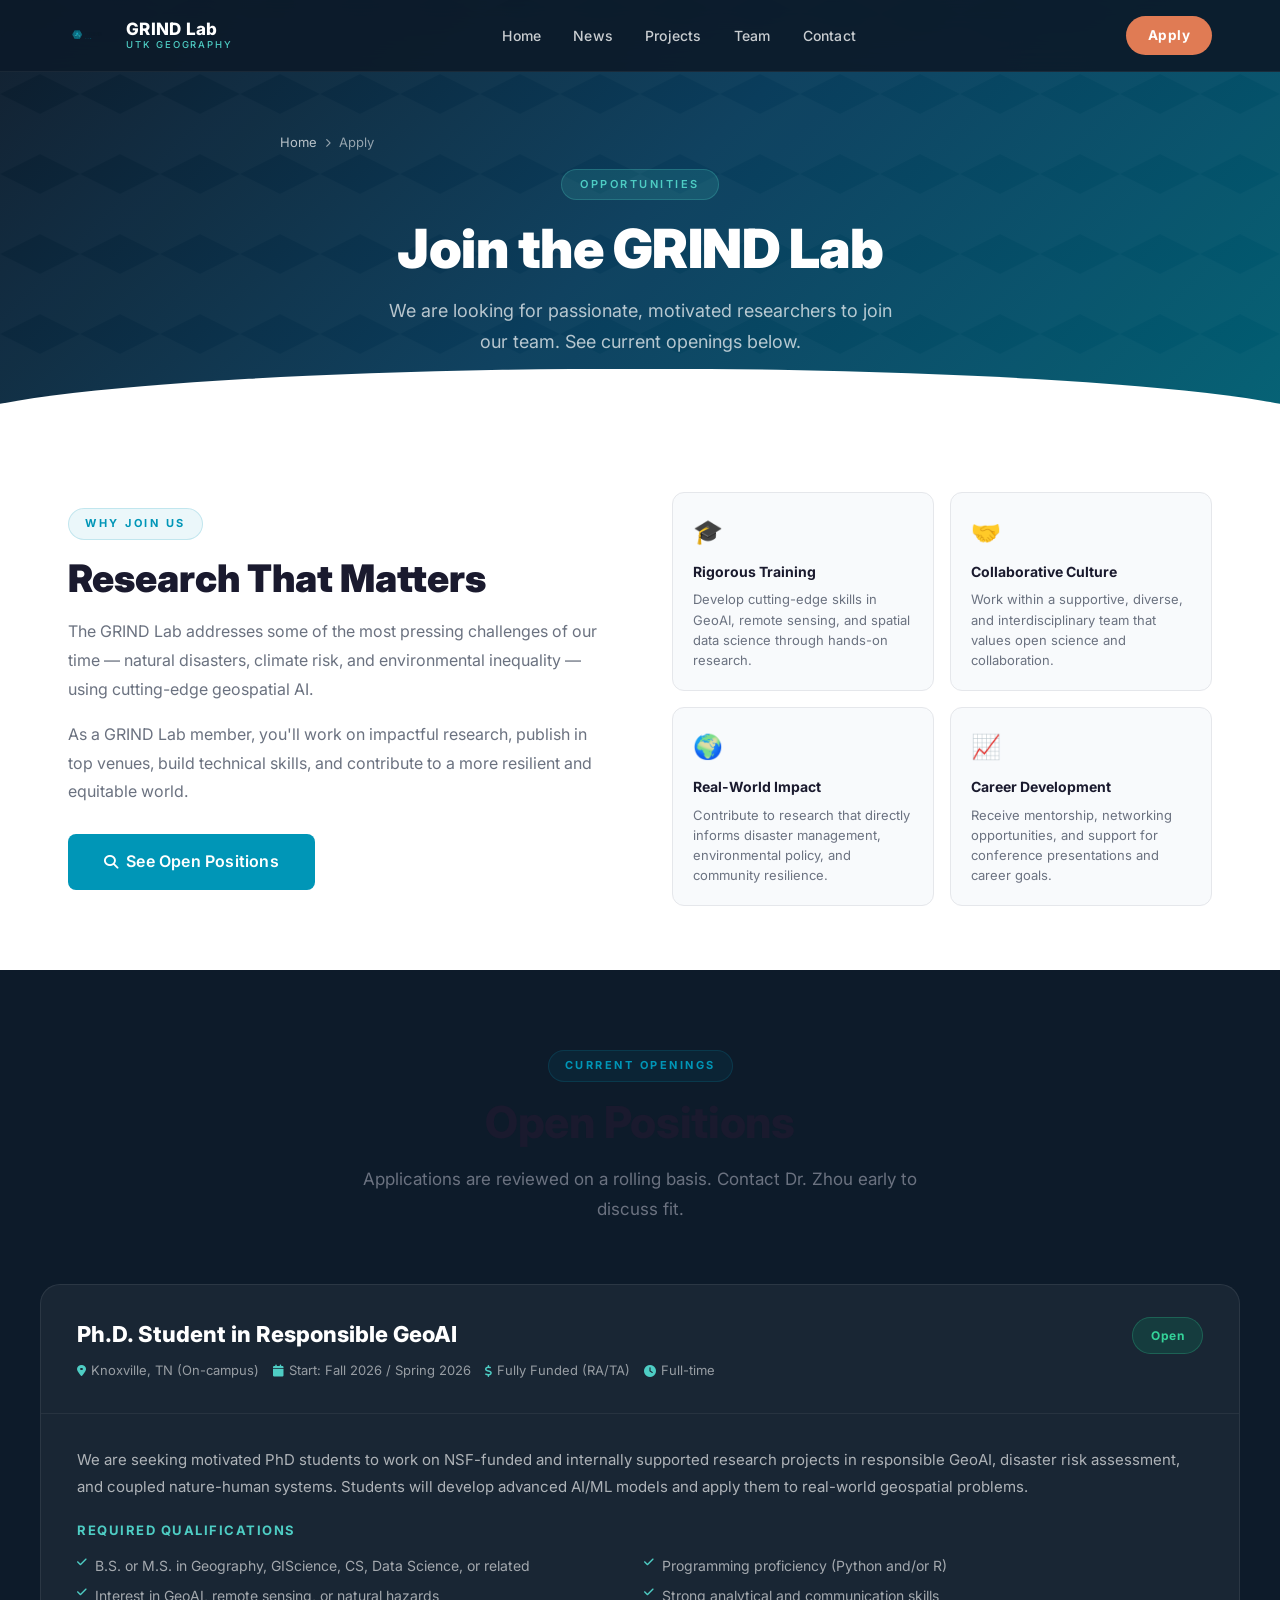
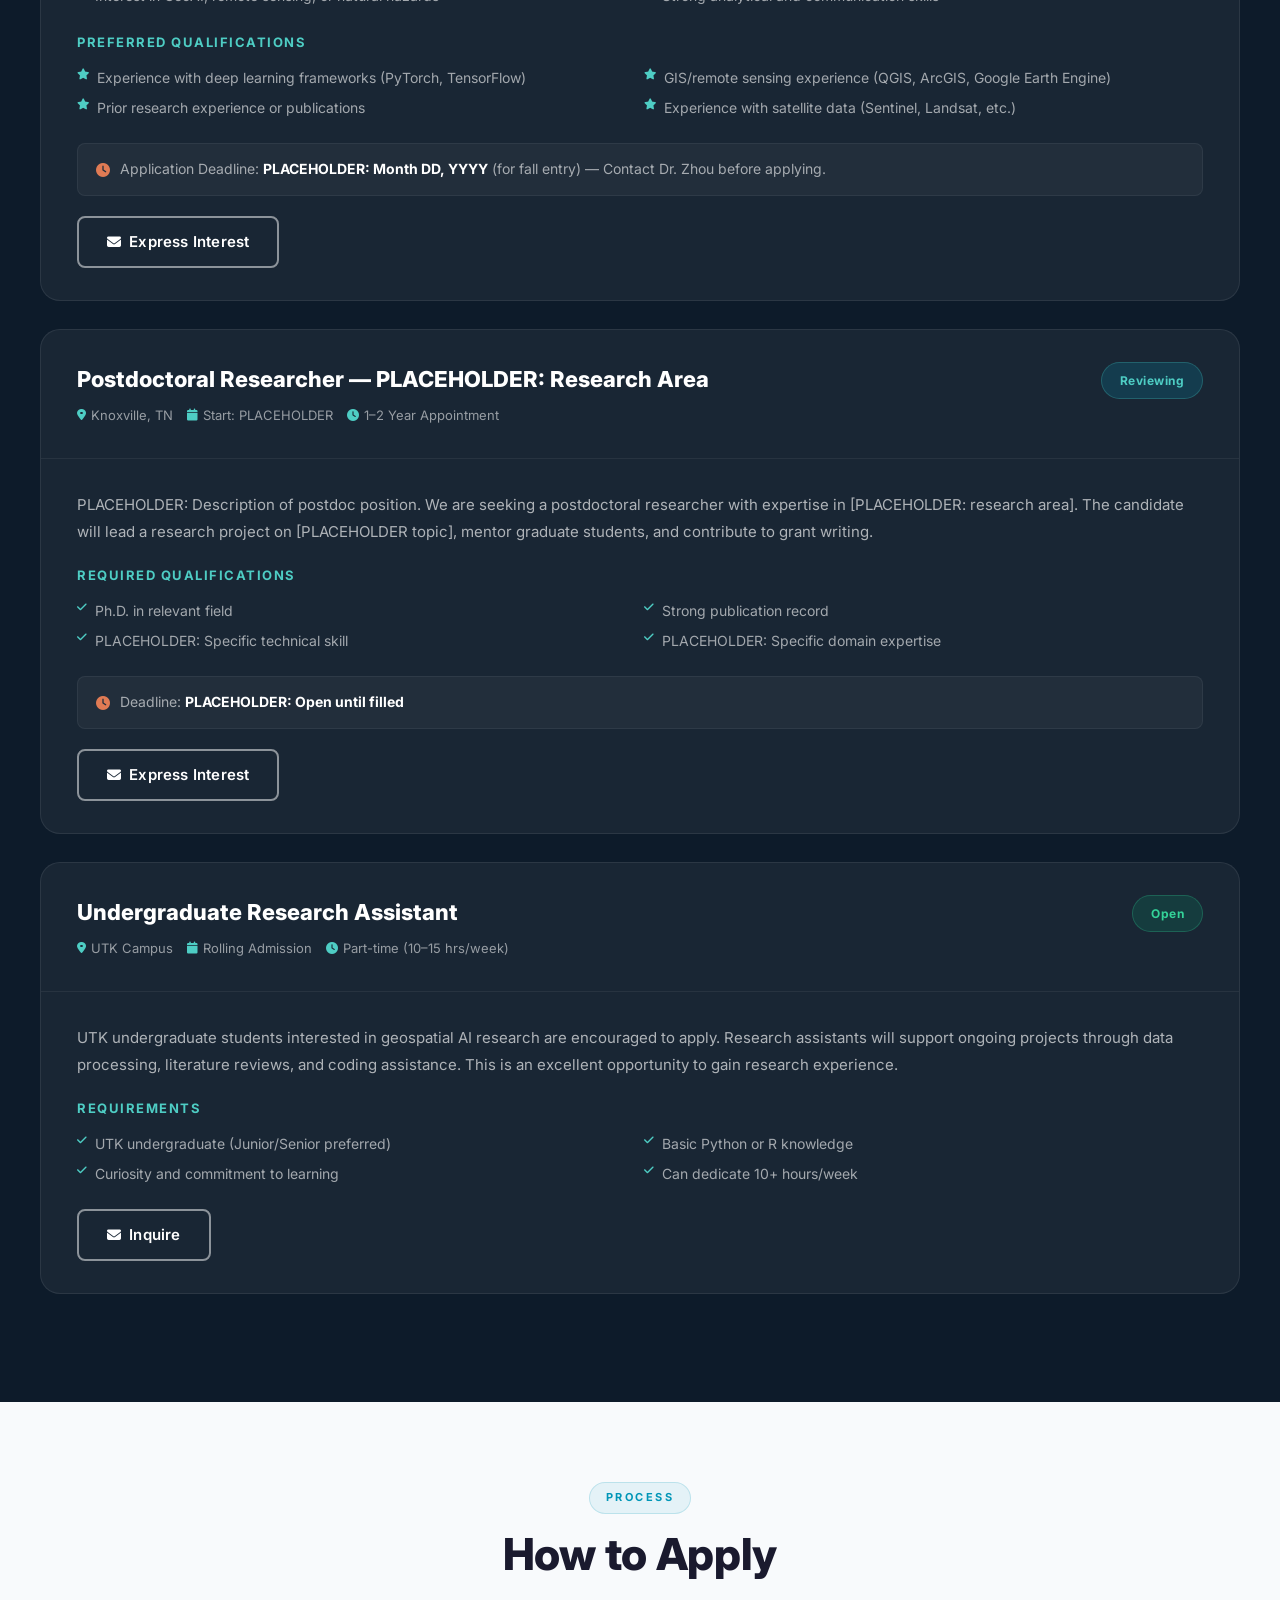
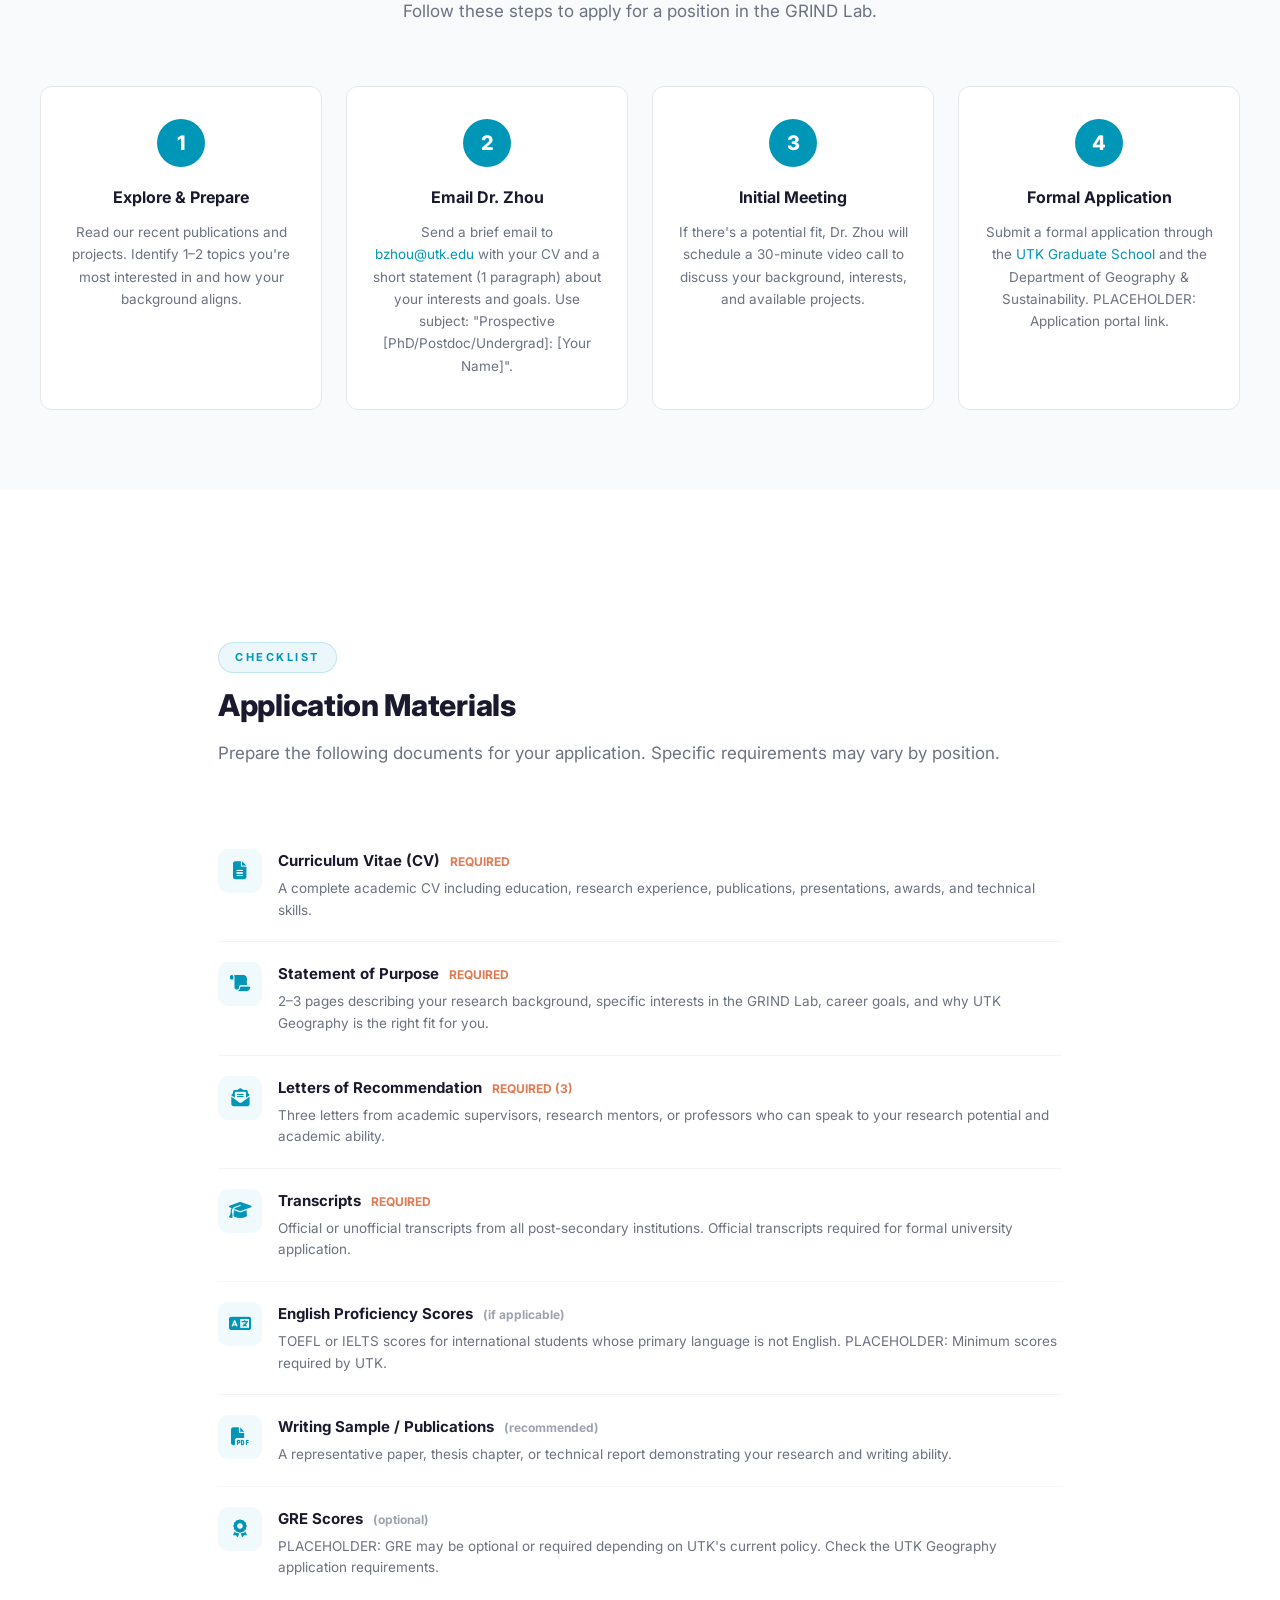
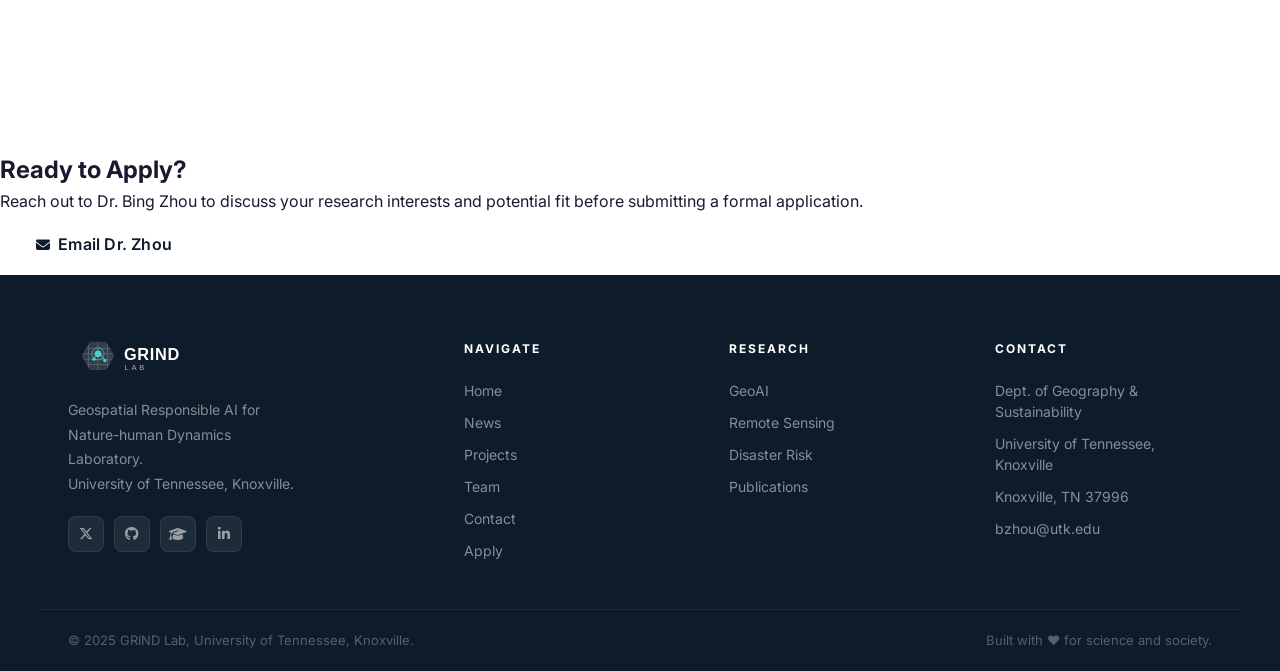
==== apply.html @ 71897782 "Initial release: GRIND Lab website Full static website for the GRIND Lab (Geospatial Responsible AI " ====
<!DOCTYPE html>
<html lang="en">
<head>
  <meta charset="UTF-8">
  <meta name="viewport" content="width=device-width, initial-scale=1.0">
  <meta name="description" content="Apply to the GRIND Lab — PhD, MS, postdoc, and undergrad research opportunities at UTK.">
  <title>Apply — GRIND Lab</title>
  <link rel="icon" type="image/svg+xml" href="assets/images/logo/logo.svg">
  <link rel="preconnect" href="https://fonts.googleapis.com">
  <link href="https://fonts.googleapis.com/css2?family=Inter:wght@300;400;500;600;700;800;900&display=swap" rel="stylesheet">
  <link rel="stylesheet" href="https://cdnjs.cloudflare.com/ajax/libs/font-awesome/6.5.0/css/all.min.css">
  <link rel="stylesheet" href="assets/css/main.css">
  <style>
    /* Apply page specific styles */
    .apply-intro { max-width: 1200px; margin: 0 auto; padding: 64px 28px; display: grid; grid-template-columns: 1fr 1fr; gap: 64px; align-items: center; }
    .apply-intro-text h2 { font-size: 38px; font-weight: 900; color: var(--text-dark); margin-bottom: 16px; line-height: 1.2; }
    .apply-intro-text p { font-size: 16px; color: var(--text-gray); line-height: 1.8; margin-bottom: 16px; }
    .apply-intro-values { display: grid; grid-template-columns: 1fr 1fr; gap: 16px; }
    .apply-value { background: var(--lighter); border: 1px solid var(--border); border-radius: var(--radius); padding: 20px; }
    .apply-value-icon { font-size: 24px; margin-bottom: 10px; }
    .apply-value h4 { font-size: 14px; font-weight: 700; color: var(--text-dark); margin-bottom: 6px; }
    .apply-value p { font-size: 13px; color: var(--text-gray); line-height: 1.55; margin: 0; }

    .positions-section { background: var(--primary); padding: 80px 28px; }
    .position-card { background: rgba(255,255,255,0.05); border: 1px solid rgba(255,255,255,0.08); border-radius: var(--radius-lg); overflow: hidden; margin-bottom: 28px; }
    .position-header { padding: 32px 36px; display: flex; align-items: flex-start; justify-content: space-between; gap: 20px; border-bottom: 1px solid rgba(255,255,255,0.06); }
    .position-title-group { flex: 1; }
    .position-title { font-size: 22px; font-weight: 800; color: var(--white); margin-bottom: 8px; }
    .position-meta { display: flex; gap: 14px; flex-wrap: wrap; align-items: center; }
    .position-meta span { font-size: 13px; color: rgba(255,255,255,0.55); display: flex; align-items: center; gap: 5px; }
    .position-meta i { color: var(--accent-light); font-size: 12px; }
    .position-status { padding: 8px 18px; border-radius: 50px; font-size: 12px; font-weight: 700; letter-spacing: 0.5px; flex-shrink: 0; }
    .position-status.open { background: rgba(5,150,105,0.2); color: #34d399; border: 1px solid rgba(52,211,153,0.25); }
    .position-status.closed { background: rgba(107,114,128,0.2); color: rgba(255,255,255,0.4); border: 1px solid rgba(255,255,255,0.1); }
    .position-status.reviewing { background: rgba(0,150,183,0.2); color: var(--accent-light); border: 1px solid rgba(78,205,196,0.25); }
    .position-body { padding: 32px 36px; }
    .position-body p { font-size: 15px; color: rgba(255,255,255,0.65); line-height: 1.8; margin-bottom: 20px; }
    .position-requirements h4 { font-size: 13px; font-weight: 700; text-transform: uppercase; letter-spacing: 1.5px; color: var(--accent-light); margin-bottom: 14px; }
    .req-list { display: grid; grid-template-columns: 1fr 1fr; gap: 8px; margin-bottom: 24px; }
    .req-list li { display: flex; align-items: flex-start; gap: 8px; font-size: 14px; color: rgba(255,255,255,0.6); }
    .req-list i { color: var(--accent-light); margin-top: 2px; font-size: 11px; flex-shrink: 0; }
    .position-deadline { display: flex; align-items: center; gap: 10px; padding: 14px 18px; background: rgba(255,255,255,0.04); border-radius: 8px; font-size: 14px; color: rgba(255,255,255,0.6); margin-bottom: 20px; border: 1px solid rgba(255,255,255,0.06); }
    .position-deadline i { color: var(--highlight); }
    .position-deadline strong { color: var(--white); }

    .apply-steps { background: var(--lighter); padding: 80px 28px; }
    .steps-grid { display: grid; grid-template-columns: repeat(4,1fr); gap: 24px; counter-reset: steps; }
    .step-card { text-align: center; padding: 32px 24px; background: var(--white); border-radius: var(--radius); border: 1px solid var(--border); position: relative; }
    .step-num { width: 48px; height: 48px; border-radius: 50%; background: var(--accent); color: var(--white); font-size: 20px; font-weight: 800; display: flex; align-items: center; justify-content: center; margin: 0 auto 18px; }
    .step-card h3 { font-size: 16px; font-weight: 700; color: var(--text-dark); margin-bottom: 10px; }
    .step-card p { font-size: 13.5px; color: var(--text-gray); line-height: 1.65; }
    .step-connector { position: absolute; top: 48px; right: -12px; width: 24px; height: 2px; background: var(--border); z-index: 1; }

    .materials-section { max-width: 900px; margin: 0 auto; padding: 64px 28px; }
    .material-item { display: flex; gap: 16px; padding: 20px 0; border-bottom: 1px solid var(--border-light); }
    .material-item:last-child { border-bottom: none; }
    .material-icon { width: 44px; height: 44px; border-radius: 10px; background: var(--light); color: var(--accent); display: flex; align-items: center; justify-content: center; font-size: 18px; flex-shrink: 0; }
    .material-text h4 { font-size: 15px; font-weight: 700; color: var(--text-dark); margin-bottom: 5px; }
    .material-text p { font-size: 13.5px; color: var(--text-gray); line-height: 1.6; }
    .required-mark { color: var(--highlight); font-weight: 700; font-size: 12px; margin-left: 6px; }

    @media (max-width: 1024px) { .steps-grid { grid-template-columns: repeat(2,1fr); } .apply-intro { grid-template-columns: 1fr; } }
    @media (max-width: 768px) { .steps-grid { grid-template-columns: 1fr; } .req-list { grid-template-columns: 1fr; } }
  </style>
</head>
<body>

<div class="page-loader" id="page-loader">
  <img src="assets/images/logo/logo-white.svg" alt="GRIND Lab" class="loader-logo" width="80">
</div>

<!-- Navbar -->
<nav class="navbar" id="navbar">
  <div class="nav-container">
    <a href="index.html" class="nav-brand">
      <img src="assets/images/logo/logo.svg" alt="GRIND Lab Logo" class="nav-logo-img">
      <div class="nav-logo-text">
        <span class="nav-logo-main">GRIND Lab</span>
        <span class="nav-logo-sub">UTK Geography</span>
      </div>
    </a>
    <ul class="nav-menu" id="nav-menu">
      <li><a href="index.html" class="nav-link">Home</a></li>
      <li><a href="news.html" class="nav-link">News</a></li>
      <li><a href="projects.html" class="nav-link">Projects</a></li>
      <li><a href="team.html" class="nav-link">Team</a></li>
      <li><a href="contact.html" class="nav-link">Contact</a></li>
    </ul>
    <div class="nav-actions">
      <a href="apply.html" class="btn-apply">Apply</a>
      <button class="hamburger" id="hamburger" aria-label="Toggle menu" aria-expanded="false">
        <span></span><span></span><span></span>
      </button>
    </div>
  </div>
</nav>

<!-- Page Hero -->
<section class="page-hero">
  <div class="page-hero-content">
    <div class="breadcrumb">
      <a href="index.html">Home</a>
      <i class="fas fa-chevron-right"></i>
      <span>Apply</span>
    </div>
    <div class="page-hero-eyebrow">Opportunities</div>
    <h1>Join the GRIND Lab</h1>
    <p>We are looking for passionate, motivated researchers to join our team. See current openings below.</p>
  </div>
</section>

<!-- ═══════════════════════════════════════
     WHY JOIN
═══════════════════════════════════════ -->
<div class="apply-intro">
  <div class="apply-intro-text fade-up">
    <div class="section-tag" style="display:inline-block;margin-bottom:16px;">Why Join Us</div>
    <h2>Research That Matters</h2>
    <p>The GRIND Lab addresses some of the most pressing challenges of our time — natural disasters, climate risk, and environmental inequality — using cutting-edge geospatial AI.</p>
    <p>As a GRIND Lab member, you'll work on impactful research, publish in top venues, build technical skills, and contribute to a more resilient and equitable world.</p>
    <a href="#open-positions" class="btn btn-primary btn-lg" style="margin-top:12px;">
      <i class="fas fa-search"></i> See Open Positions
    </a>
  </div>

  <div class="apply-intro-values fade-up" data-delay="200">
    <div class="apply-value">
      <div class="apply-value-icon">🎓</div>
      <h4>Rigorous Training</h4>
      <p>Develop cutting-edge skills in GeoAI, remote sensing, and spatial data science through hands-on research.</p>
    </div>
    <div class="apply-value">
      <div class="apply-value-icon">🤝</div>
      <h4>Collaborative Culture</h4>
      <p>Work within a supportive, diverse, and interdisciplinary team that values open science and collaboration.</p>
    </div>
    <div class="apply-value">
      <div class="apply-value-icon">🌍</div>
      <h4>Real-World Impact</h4>
      <p>Contribute to research that directly informs disaster management, environmental policy, and community resilience.</p>
    </div>
    <div class="apply-value">
      <div class="apply-value-icon">📈</div>
      <h4>Career Development</h4>
      <p>Receive mentorship, networking opportunities, and support for conference presentations and career goals.</p>
    </div>
  </div>
</div>

<!-- ═══════════════════════════════════════
     OPEN POSITIONS
═══════════════════════════════════════ -->
<section class="positions-section" id="open-positions">
  <div class="container">
    <div class="section-header fade-up">
      <div class="section-tag">Current Openings</div>
      <h2 class="section-title">Open Positions</h2>
      <p class="section-subtitle">Applications are reviewed on a rolling basis. Contact Dr. Zhou early to discuss fit.</p>
    </div>

    <!-- Position 1: PhD -->
    <div class="position-card fade-up">
      <div class="position-header">
        <div class="position-title-group">
          <div class="position-title">Ph.D. Student in Responsible GeoAI</div>
          <div class="position-meta">
            <span><i class="fas fa-map-marker-alt"></i> Knoxville, TN (On-campus)</span>
            <span><i class="fas fa-calendar"></i> Start: Fall 2026 / Spring 2026</span>
            <span><i class="fas fa-dollar-sign"></i> Fully Funded (RA/TA)</span>
            <span><i class="fas fa-clock"></i> Full-time</span>
          </div>
        </div>
        <span class="position-status open">Open</span>
      </div>
      <div class="position-body">
        <p>We are seeking motivated PhD students to work on NSF-funded and internally supported research projects in responsible GeoAI, disaster risk assessment, and coupled nature-human systems. Students will develop advanced AI/ML models and apply them to real-world geospatial problems.</p>

        <div class="position-requirements">
          <h4>Required Qualifications</h4>
          <ul class="req-list">
            <li><i class="fas fa-check"></i> B.S. or M.S. in Geography, GIScience, CS, Data Science, or related</li>
            <li><i class="fas fa-check"></i> Programming proficiency (Python and/or R)</li>
            <li><i class="fas fa-check"></i> Interest in GeoAI, remote sensing, or natural hazards</li>
            <li><i class="fas fa-check"></i> Strong analytical and communication skills</li>
          </ul>

          <h4>Preferred Qualifications</h4>
          <ul class="req-list">
            <li><i class="fas fa-star"></i> Experience with deep learning frameworks (PyTorch, TensorFlow)</li>
            <li><i class="fas fa-star"></i> GIS/remote sensing experience (QGIS, ArcGIS, Google Earth Engine)</li>
            <li><i class="fas fa-star"></i> Prior research experience or publications</li>
            <li><i class="fas fa-star"></i> Experience with satellite data (Sentinel, Landsat, etc.)</li>
          </ul>
        </div>

        <div class="position-deadline">
          <i class="fas fa-clock"></i>
          <span>Application Deadline: <strong>PLACEHOLDER: Month DD, YYYY</strong> (for fall entry) — Contact Dr. Zhou before applying.</span>
        </div>

        <a href="contact.html" class="btn btn-outline-white">
          <i class="fas fa-envelope"></i> Express Interest
        </a>
      </div>
    </div>

    <!-- Position 2: Postdoc (Placeholder) -->
    <div class="position-card fade-up">
      <div class="position-header">
        <div class="position-title-group">
          <div class="position-title">Postdoctoral Researcher — PLACEHOLDER: Research Area</div>
          <div class="position-meta">
            <span><i class="fas fa-map-marker-alt"></i> Knoxville, TN</span>
            <span><i class="fas fa-calendar"></i> Start: PLACEHOLDER</span>
            <span><i class="fas fa-clock"></i> 1–2 Year Appointment</span>
          </div>
        </div>
        <span class="position-status reviewing">Reviewing</span>
      </div>
      <div class="position-body">
        <p>PLACEHOLDER: Description of postdoc position. We are seeking a postdoctoral researcher with expertise in [PLACEHOLDER: research area]. The candidate will lead a research project on [PLACEHOLDER topic], mentor graduate students, and contribute to grant writing.</p>
        <div class="position-requirements">
          <h4>Required Qualifications</h4>
          <ul class="req-list">
            <li><i class="fas fa-check"></i> Ph.D. in relevant field</li>
            <li><i class="fas fa-check"></i> Strong publication record</li>
            <li><i class="fas fa-check"></i> PLACEHOLDER: Specific technical skill</li>
            <li><i class="fas fa-check"></i> PLACEHOLDER: Specific domain expertise</li>
          </ul>
        </div>
        <div class="position-deadline">
          <i class="fas fa-clock"></i>
          <span>Deadline: <strong>PLACEHOLDER: Open until filled</strong></span>
        </div>
        <a href="contact.html" class="btn btn-outline-white"><i class="fas fa-envelope"></i> Express Interest</a>
      </div>
    </div>

    <!-- Position 3: Undergrad -->
    <div class="position-card fade-up">
      <div class="position-header">
        <div class="position-title-group">
          <div class="position-title">Undergraduate Research Assistant</div>
          <div class="position-meta">
            <span><i class="fas fa-map-marker-alt"></i> UTK Campus</span>
            <span><i class="fas fa-calendar"></i> Rolling Admission</span>
            <span><i class="fas fa-clock"></i> Part-time (10–15 hrs/week)</span>
          </div>
        </div>
        <span class="position-status open">Open</span>
      </div>
      <div class="position-body">
        <p>UTK undergraduate students interested in geospatial AI research are encouraged to apply. Research assistants will support ongoing projects through data processing, literature reviews, and coding assistance. This is an excellent opportunity to gain research experience.</p>
        <div class="position-requirements">
          <h4>Requirements</h4>
          <ul class="req-list">
            <li><i class="fas fa-check"></i> UTK undergraduate (Junior/Senior preferred)</li>
            <li><i class="fas fa-check"></i> Basic Python or R knowledge</li>
            <li><i class="fas fa-check"></i> Curiosity and commitment to learning</li>
            <li><i class="fas fa-check"></i> Can dedicate 10+ hours/week</li>
          </ul>
        </div>
        <a href="contact.html" class="btn btn-outline-white"><i class="fas fa-envelope"></i> Inquire</a>
      </div>
    </div>

  </div>
</section>

<!-- ═══════════════════════════════════════
     APPLICATION STEPS
═══════════════════════════════════════ -->
<section class="apply-steps">
  <div class="container">
    <div class="section-header fade-up">
      <div class="section-tag">Process</div>
      <h2 class="section-title">How to Apply</h2>
      <p class="section-subtitle">Follow these steps to apply for a position in the GRIND Lab.</p>
    </div>

    <div class="steps-grid">
      <div class="step-card fade-up">
        <div class="step-num">1</div>
        <h3>Explore &amp; Prepare</h3>
        <p>Read our recent publications and projects. Identify 1–2 topics you're most interested in and how your background aligns.</p>
      </div>
      <div class="step-card fade-up" data-delay="100">
        <div class="step-num">2</div>
        <h3>Email Dr. Zhou</h3>
        <p>Send a brief email to <a href="mailto:bzhou@utk.edu" style="color:var(--accent);">bzhou@utk.edu</a> with your CV and a short statement (1 paragraph) about your interests and goals. Use subject: "Prospective [PhD/Postdoc/Undergrad]: [Your Name]".</p>
      </div>
      <div class="step-card fade-up" data-delay="200">
        <div class="step-num">3</div>
        <h3>Initial Meeting</h3>
        <p>If there's a potential fit, Dr. Zhou will schedule a 30-minute video call to discuss your background, interests, and available projects.</p>
      </div>
      <div class="step-card fade-up" data-delay="300">
        <div class="step-num">4</div>
        <h3>Formal Application</h3>
        <p>Submit a formal application through the <a href="https://gradschool.utk.edu/" target="_blank" rel="noopener" style="color:var(--accent);">UTK Graduate School</a> and the Department of Geography &amp; Sustainability. PLACEHOLDER: Application portal link.</p>
      </div>
    </div>
  </div>
</section>

<!-- ═══════════════════════════════════════
     APPLICATION MATERIALS
═══════════════════════════════════════ -->
<section class="section">
  <div class="materials-section">
    <div class="section-header fade-up" style="text-align:left;">
      <div class="section-tag" style="display:inline-block;">Checklist</div>
      <h2 class="section-title" style="font-size:30px;text-align:left;">Application Materials</h2>
      <p class="section-subtitle" style="text-align:left;max-width:100%;">Prepare the following documents for your application. Specific requirements may vary by position.</p>
    </div>

    <div class="fade-up">
      <div class="material-item">
        <div class="material-icon"><i class="fas fa-file-alt"></i></div>
        <div class="material-text">
          <h4>Curriculum Vitae (CV) <span class="required-mark">REQUIRED</span></h4>
          <p>A complete academic CV including education, research experience, publications, presentations, awards, and technical skills.</p>
        </div>
      </div>

      <div class="material-item">
        <div class="material-icon"><i class="fas fa-scroll"></i></div>
        <div class="material-text">
          <h4>Statement of Purpose <span class="required-mark">REQUIRED</span></h4>
          <p>2–3 pages describing your research background, specific interests in the GRIND Lab, career goals, and why UTK Geography is the right fit for you.</p>
        </div>
      </div>

      <div class="material-item">
        <div class="material-icon"><i class="fas fa-envelope-open-text"></i></div>
        <div class="material-text">
          <h4>Letters of Recommendation <span class="required-mark">REQUIRED (3)</span></h4>
          <p>Three letters from academic supervisors, research mentors, or professors who can speak to your research potential and academic ability.</p>
        </div>
      </div>

      <div class="material-item">
        <div class="material-icon"><i class="fas fa-graduation-cap"></i></div>
        <div class="material-text">
          <h4>Transcripts <span class="required-mark">REQUIRED</span></h4>
          <p>Official or unofficial transcripts from all post-secondary institutions. Official transcripts required for formal university application.</p>
        </div>
      </div>

      <div class="material-item">
        <div class="material-icon"><i class="fas fa-language"></i></div>
        <div class="material-text">
          <h4>English Proficiency Scores <span style="color:var(--text-light);font-size:12px;margin-left:6px;">(if applicable)</span></h4>
          <p>TOEFL or IELTS scores for international students whose primary language is not English. PLACEHOLDER: Minimum scores required by UTK.</p>
        </div>
      </div>

      <div class="material-item">
        <div class="material-icon"><i class="fas fa-file-pdf"></i></div>
        <div class="material-text">
          <h4>Writing Sample / Publications <span style="color:var(--text-light);font-size:12px;margin-left:6px;">(recommended)</span></h4>
          <p>A representative paper, thesis chapter, or technical report demonstrating your research and writing ability.</p>
        </div>
      </div>

      <div class="material-item">
        <div class="material-icon"><i class="fas fa-award"></i></div>
        <div class="material-text">
          <h4>GRE Scores <span style="color:var(--text-light);font-size:12px;margin-left:6px;">(optional)</span></h4>
          <p>PLACEHOLDER: GRE may be optional or required depending on UTK's current policy. Check the UTK Geography application requirements.</p>
        </div>
      </div>
    </div>
  </div>
</section>

<!-- CTA -->
<section class="cta-section">
  <div class="cta-inner fade-up">
    <h2>Ready to Apply?</h2>
    <p>Reach out to Dr. Bing Zhou to discuss your research interests and potential fit before submitting a formal application.</p>
    <div class="cta-actions">
      <a href="mailto:bzhou@utk.edu" class="btn btn-white btn-lg"><i class="fas fa-envelope"></i> Email Dr. Zhou</a>
      <a href="contact.html" class="btn btn-outline-white btn-lg"><i class="fas fa-comment"></i> Contact Form</a>
    </div>
  </div>
</section>

<!-- Footer -->
<footer class="footer">
  <div class="footer-inner">
    <div class="footer-brand-col">
      <img src="assets/images/logo/logo-white.svg" alt="GRIND Lab">
      <p>Geospatial Responsible AI for Nature-human Dynamics Laboratory.<br>University of Tennessee, Knoxville.</p>
      <div class="footer-social">
        <a href="#" aria-label="Twitter"><i class="fab fa-x-twitter"></i></a>
        <a href="#" aria-label="GitHub"><i class="fab fa-github"></i></a>
        <a href="#" aria-label="Scholar"><i class="fas fa-graduation-cap"></i></a>
        <a href="#" aria-label="LinkedIn"><i class="fab fa-linkedin-in"></i></a>
      </div>
    </div>
    <div class="footer-col">
      <h4>Navigate</h4>
      <ul>
        <li><a href="index.html">Home</a></li>
        <li><a href="news.html">News</a></li>
        <li><a href="projects.html">Projects</a></li>
        <li><a href="team.html">Team</a></li>
        <li><a href="contact.html">Contact</a></li>
        <li><a href="apply.html">Apply</a></li>
      </ul>
    </div>
    <div class="footer-col">
      <h4>Research</h4>
      <ul>
        <li><a href="projects.html">GeoAI</a></li>
        <li><a href="projects.html">Remote Sensing</a></li>
        <li><a href="projects.html">Disaster Risk</a></li>
        <li><a href="projects.html">Publications</a></li>
      </ul>
    </div>
    <div class="footer-col">
      <h4>Contact</h4>
      <ul>
        <li>Dept. of Geography &amp; Sustainability</li>
        <li>University of Tennessee, Knoxville</li>
        <li>Knoxville, TN 37996</li>
        <li><a href="mailto:bzhou@utk.edu">bzhou@utk.edu</a></li>
      </ul>
    </div>
  </div>
  <div class="footer-bottom container">
    <span>&copy; 2025 GRIND Lab, University of Tennessee, Knoxville.</span>
    <span>Built with ❤️ for science and society.</span>
  </div>
</footer>

<button class="scroll-top" aria-label="Scroll to top"><i class="fas fa-arrow-up"></i></button>
<script src="assets/js/main.js"></script>
</body>
</html>
---- assets/css/main.css ----
/* ============================================================
   GRIND Lab Website — Global Styles
   Geospatial Responsible AI for Nature-human Dynamics Lab
   University of Tennessee, Knoxville
   ============================================================ */

@import url('https://fonts.googleapis.com/css2?family=Inter:wght@300;400;500;600;700;800;900&display=swap');

/* ── CSS Variables ── */
:root {
  --primary:       #0d1b2a;
  --primary-light: #1b3a57;
  --secondary:     #005f73;
  --accent:        #0096b7;
  --accent-light:  #4ecdc4;
  --highlight:     #e07b54;
  --highlight-dark:#c9653e;
  --light:         #f0f9fc;
  --lighter:       #f8fafc;
  --white:         #ffffff;
  --text-dark:     #1a1a2e;
  --text-gray:     #6b7280;
  --text-light:    #9ca3af;
  --border:        #e5e7eb;
  --border-light:  #f3f4f6;

  --shadow-sm:  0 1px 3px rgba(0,0,0,0.08);
  --shadow:     0 4px 12px rgba(0,0,0,0.08), 0 2px 4px rgba(0,0,0,0.04);
  --shadow-md:  0 8px 24px rgba(0,0,0,0.1), 0 4px 8px rgba(0,0,0,0.06);
  --shadow-lg:  0 16px 48px rgba(0,0,0,0.12), 0 8px 16px rgba(0,0,0,0.06);

  --radius-sm: 8px;
  --radius:    12px;
  --radius-lg: 20px;

  --transition: all 0.25s cubic-bezier(0.4, 0, 0.2, 1);
  --font: 'Inter', -apple-system, BlinkMacSystemFont, 'Segoe UI', sans-serif;

  --nav-height: 72px;
}

/* ── Reset & Base ── */
*, *::before, *::after { box-sizing: border-box; margin: 0; padding: 0; }
html { scroll-behavior: smooth; font-size: 16px; }
body {
  font-family: var(--font);
  color: var(--text-dark);
  background: var(--white);
  line-height: 1.6;
  -webkit-font-smoothing: antialiased;
  overflow-x: hidden;
}
a { text-decoration: none; color: inherit; transition: var(--transition); }
img { max-width: 100%; height: auto; display: block; }
ul { list-style: none; }
button { cursor: pointer; border: none; background: none; font-family: var(--font); }

/* ── Navbar ── */
.navbar {
  position: fixed;
  top: 0; left: 0; right: 0;
  z-index: 1000;
  height: var(--nav-height);
  background: rgba(13, 27, 42, 0.92);
  backdrop-filter: blur(16px);
  -webkit-backdrop-filter: blur(16px);
  border-bottom: 1px solid rgba(255,255,255,0.06);
  transition: var(--transition);
}
.navbar.scrolled {
  background: rgba(13, 27, 42, 0.98);
  box-shadow: 0 4px 32px rgba(0,0,0,0.3);
}
.nav-container {
  max-width: 1200px;
  margin: 0 auto;
  padding: 0 28px;
  height: 100%;
  display: flex;
  align-items: center;
  justify-content: space-between;
  gap: 20px;
}
.nav-brand {
  display: flex;
  align-items: center;
  gap: 12px;
  flex-shrink: 0;
}
.nav-logo-img { width: 46px; height: 46px; }
.nav-logo-text { display: flex; flex-direction: column; line-height: 1.15; }
.nav-logo-main {
  font-size: 17px;
  font-weight: 800;
  color: var(--white);
  letter-spacing: 0.3px;
}
.nav-logo-sub {
  font-size: 9.5px;
  color: var(--accent-light);
  letter-spacing: 1.8px;
  text-transform: uppercase;
  font-weight: 500;
}
.nav-menu {
  display: flex;
  align-items: center;
  gap: 2px;
}
.nav-link {
  color: rgba(255,255,255,0.78);
  font-size: 14px;
  font-weight: 500;
  padding: 8px 15px;
  border-radius: var(--radius-sm);
  transition: var(--transition);
  white-space: nowrap;
  letter-spacing: 0.2px;
}
.nav-link:hover { color: var(--white); background: rgba(255,255,255,0.08); }
.nav-link.active  { color: var(--accent-light); background: rgba(78,205,196,0.1); }
.nav-actions { display: flex; align-items: center; gap: 12px; flex-shrink: 0; }
.btn-apply {
  background: var(--highlight);
  color: var(--white);
  font-size: 13.5px;
  font-weight: 700;
  padding: 9px 22px;
  border-radius: 50px;
  letter-spacing: 0.4px;
  transition: var(--transition);
  white-space: nowrap;
}
.btn-apply:hover {
  background: var(--highlight-dark);
  transform: translateY(-1px);
  box-shadow: 0 6px 20px rgba(224,123,84,0.45);
}
.hamburger {
  display: none;
  flex-direction: column;
  gap: 5px;
  padding: 6px;
  border-radius: 6px;
  transition: var(--transition);
}
.hamburger span {
  display: block;
  width: 22px; height: 2px;
  background: var(--white);
  border-radius: 2px;
  transition: var(--transition);
}
.hamburger.open span:nth-child(1) { transform: translateY(7px) rotate(45deg); }
.hamburger.open span:nth-child(2) { opacity: 0; transform: scaleX(0); }
.hamburger.open span:nth-child(3) { transform: translateY(-7px) rotate(-45deg); }

/* ── Page Hero (inner pages) ── */
.page-hero {
  background: linear-gradient(135deg, var(--primary) 0%, #0a3d5c 50%, var(--secondary) 100%);
  padding: calc(var(--nav-height) + 60px) 28px 70px;
  text-align: center;
  position: relative;
  overflow: hidden;
}
.page-hero::before {
  content: '';
  position: absolute; inset: 0;
  background: url("data:image/svg+xml,%3Csvg width='80' height='80' viewBox='0 0 80 80' xmlns='http://www.w3.org/2000/svg'%3E%3Cg fill='%23ffffff' fill-opacity='0.025'%3E%3Cpath d='M40 0L80 20V60L40 80L0 60V20L40 0z'/%3E%3C/g%3E%3C/svg%3E") center/80px;
}
.page-hero::after {
  content: '';
  position: absolute; bottom: -1px; left: 0; right: 0;
  height: 60px;
  background: var(--white);
  clip-path: ellipse(55% 100% at 50% 100%);
}
.page-hero-content { position: relative; z-index: 1; max-width: 720px; margin: 0 auto; }
.page-hero-eyebrow {
  display: inline-block;
  background: rgba(78,205,196,0.15);
  color: var(--accent-light);
  font-size: 11px;
  font-weight: 600;
  letter-spacing: 2.5px;
  text-transform: uppercase;
  padding: 6px 18px;
  border-radius: 50px;
  margin-bottom: 18px;
  border: 1px solid rgba(78,205,196,0.25);
}
.page-hero h1 {
  font-size: clamp(34px, 5vw, 54px);
  font-weight: 900;
  color: var(--white);
  margin-bottom: 16px;
  line-height: 1.15;
  letter-spacing: -0.5px;
}
.page-hero p {
  font-size: 18px;
  color: rgba(255,255,255,0.7);
  max-width: 520px;
  margin: 0 auto;
  line-height: 1.7;
}

/* ── Layout Helpers ── */
.section { padding: 88px 28px; }
.section-light { background: var(--lighter); }
.section-gray  { background: #f4f6f8; }
.section-dark  { background: var(--primary); }
.container     { max-width: 1200px; margin: 0 auto; }
.container-sm  { max-width: 860px; margin: 0 auto; }

.section-header { text-align: center; margin-bottom: 60px; }
.section-tag {
  display: inline-block;
  background: rgba(0,150,183,0.08);
  color: var(--accent);
  font-size: 11px;
  font-weight: 700;
  letter-spacing: 2.5px;
  text-transform: uppercase;
  padding: 6px 16px;
  border-radius: 50px;
  margin-bottom: 14px;
  border: 1px solid rgba(0,150,183,0.18);
}
.section-title {
  font-size: clamp(28px, 4vw, 44px);
  font-weight: 800;
  color: var(--text-dark);
  margin-bottom: 16px;
  line-height: 1.2;
  letter-spacing: -0.3px;
}
.section-subtitle {
  font-size: 17px;
  color: var(--text-gray);
  max-width: 580px;
  margin: 0 auto;
  line-height: 1.75;
}
.section-dark .section-tag { background: rgba(78,205,196,0.12); color: var(--accent-light); border-color: rgba(78,205,196,0.2); }
.section-dark .section-title { color: var(--white); }
.section-dark .section-subtitle { color: rgba(255,255,255,0.6); }

/* ── Buttons ── */
.btn {
  display: inline-flex; align-items: center; gap: 8px;
  padding: 12px 28px;
  border-radius: var(--radius-sm);
  font-size: 15px; font-weight: 600;
  transition: var(--transition);
  cursor: pointer; border: none;
  letter-spacing: 0.2px;
}
.btn i { font-size: 14px; }
.btn-primary { background: var(--accent); color: var(--white); }
.btn-primary:hover { background: #007a96; transform: translateY(-2px); box-shadow: 0 8px 28px rgba(0,150,183,0.38); }
.btn-secondary { background: var(--highlight); color: var(--white); }
.btn-secondary:hover { background: var(--highlight-dark); transform: translateY(-2px); box-shadow: 0 8px 28px rgba(224,123,84,0.38); }
.btn-outline { background: transparent; color: var(--accent); border: 2px solid var(--accent); }
.btn-outline:hover { background: var(--accent); color: var(--white); }
.btn-outline-white { background: transparent; color: var(--white); border: 2px solid rgba(255,255,255,0.5); }
.btn-outline-white:hover { background: var(--white); color: var(--primary); }
.btn-white { background: var(--white); color: var(--primary); }
.btn-white:hover { background: var(--light); transform: translateY(-2px); box-shadow: var(--shadow-md); }
.btn-sm { padding: 8px 18px; font-size: 13px; }
.btn-lg { padding: 15px 36px; font-size: 16px; }

/* ── Cards ── */
.card {
  background: var(--white);
  border-radius: var(--radius);
  box-shadow: var(--shadow);
  overflow: hidden;
  transition: var(--transition);
  border: 1px solid var(--border);
}
.card:hover { transform: translateY(-5px); box-shadow: var(--shadow-lg); }

/* ── Badges / Tags ── */
.badge {
  display: inline-block;
  padding: 4px 11px;
  border-radius: 50px;
  font-size: 11.5px;
  font-weight: 600;
  letter-spacing: 0.3px;
}
.badge-blue   { background: rgba(0,150,183,0.1);   color: var(--accent); }
.badge-green  { background: rgba(16,185,129,0.1);  color: #059669; }
.badge-orange { background: rgba(224,123,84,0.1);  color: var(--highlight); }
.badge-purple { background: rgba(139,92,246,0.1);  color: #7c3aed; }
.badge-teal   { background: rgba(78,205,196,0.12); color: #0d9488; }
.badge-red    { background: rgba(239,68,68,0.1);   color: #dc2626; }
.badge-dark   { background: var(--primary);        color: var(--white); }

/* ── Divider ── */
.divider { width: 60px; height: 4px; background: var(--accent); border-radius: 4px; margin: 0 auto 20px; }

/* ── Placeholder boxes ── */
.placeholder-img {
  width: 100%; aspect-ratio: 16/9;
  background: linear-gradient(135deg, #e5e7eb 25%, #f3f4f6 50%, #e5e7eb 75%);
  background-size: 200% 200%;
  animation: shimmer 1.8s infinite;
  display: flex; align-items: center; justify-content: center;
  color: var(--text-light); font-size: 13px;
  border-radius: var(--radius-sm) var(--radius-sm) 0 0;
}
.placeholder-img.square { aspect-ratio: 1/1; border-radius: 50%; width: 120px; height: 120px; }
@keyframes shimmer { 0%,100%{ background-position:0% 50% } 50%{ background-position:100% 50% } }

/* ── Breadcrumbs ── */
.breadcrumb {
  display: flex; align-items: center; gap: 8px;
  font-size: 13px; color: rgba(255,255,255,0.55);
  margin-bottom: 16px;
}
.breadcrumb a { color: rgba(255,255,255,0.7); }
.breadcrumb a:hover { color: var(--accent-light); }
.breadcrumb i { font-size: 9px; }

/* ── Animations ── */
.fade-up { opacity: 0; transform: translateY(24px); transition: opacity 0.6s ease, transform 0.6s ease; }
.fade-up.visible { opacity: 1; transform: none; }
.fade-in { opacity: 0; transition: opacity 0.6s ease; }
.fade-in.visible { opacity: 1; }
[data-delay="100"] { transition-delay: 0.1s; }
[data-delay="200"] { transition-delay: 0.2s; }
[data-delay="300"] { transition-delay: 0.3s; }
[data-delay="400"] { transition-delay: 0.4s; }
[data-delay="500"] { transition-delay: 0.5s; }

/* ── Footer ── */
.footer { background: var(--primary); color: rgba(255,255,255,0.7); padding-top: 64px; }
.footer-inner {
  max-width: 1200px; margin: 0 auto; padding: 0 28px 48px;
  display: grid; grid-template-columns: 1.6fr 1fr 1fr 1fr; gap: 48px;
}
.footer-brand-col img { width: 150px; margin-bottom: 16px; }
.footer-brand-col p { font-size: 14px; color: rgba(255,255,255,0.5); line-height: 1.75; max-width: 240px; }
.footer-social { display: flex; gap: 10px; margin-top: 20px; }
.footer-social a {
  width: 36px; height: 36px; border-radius: 8px;
  background: rgba(255,255,255,0.07); border: 1px solid rgba(255,255,255,0.08);
  display: flex; align-items: center; justify-content: center;
  color: rgba(255,255,255,0.55); font-size: 14px; transition: var(--transition);
}
.footer-social a:hover { background: var(--accent); color: var(--white); border-color: var(--accent); }
.footer-col h4 {
  color: var(--white); font-size: 12px; font-weight: 700;
  text-transform: uppercase; letter-spacing: 2px; margin-bottom: 22px;
}
.footer-col ul { display: flex; flex-direction: column; gap: 11px; }
.footer-col ul li, .footer-col ul a { font-size: 14px; color: rgba(255,255,255,0.5); line-height: 1.5; }
.footer-col ul a:hover { color: var(--accent-light); }
.footer-bottom {
  border-top: 1px solid rgba(255,255,255,0.07);
  padding: 20px 28px;
  max-width: 1200px; margin: 0 auto;
  display: flex; align-items: center; justify-content: space-between;
  flex-wrap: wrap; gap: 12px;
  font-size: 13px; color: rgba(255,255,255,0.3);
}
.footer-bottom a { color: rgba(255,255,255,0.45); }
.footer-bottom a:hover { color: var(--accent-light); }

/* ── Scroll to top ── */
.scroll-top {
  position: fixed; bottom: 28px; right: 28px; z-index: 999;
  width: 44px; height: 44px; border-radius: 50%;
  background: var(--accent); color: var(--white);
  display: flex; align-items: center; justify-content: center;
  font-size: 16px; opacity: 0; pointer-events: none;
  transition: var(--transition);
  box-shadow: 0 4px 16px rgba(0,150,183,0.4);
}
.scroll-top.visible { opacity: 1; pointer-events: auto; }
.scroll-top:hover { background: #007a96; transform: translateY(-2px); }

/* ── Loading overlay ── */
.page-loader {
  position: fixed; inset: 0; z-index: 9999;
  background: var(--primary);
  display: flex; align-items: center; justify-content: center;
  transition: opacity 0.5s ease, visibility 0.5s ease;
}
.page-loader.hidden { opacity: 0; visibility: hidden; }
.loader-logo { width: 80px; animation: pulse 1.2s ease-in-out infinite; }
@keyframes pulse { 0%,100%{ opacity:0.6; transform:scale(0.95) } 50%{ opacity:1; transform:scale(1.05) } }

/* ── Responsive ── */
@media (max-width: 1024px) {
  .footer-inner { grid-template-columns: 1fr 1fr; gap: 40px; }
}
@media (max-width: 768px) {
  :root { --nav-height: 64px; }
  .nav-menu {
    display: none; position: fixed;
    top: var(--nav-height); left: 0; right: 0;
    background: rgba(13,27,42,0.98); backdrop-filter: blur(16px);
    flex-direction: column; align-items: stretch;
    padding: 16px; gap: 4px;
    border-bottom: 1px solid rgba(255,255,255,0.08);
    max-height: calc(100vh - var(--nav-height)); overflow-y: auto;
  }
  .nav-menu.open { display: flex; }
  .nav-link { padding: 12px 16px; border-radius: var(--radius-sm); }
  .hamburger { display: flex; }
  .section { padding: 64px 20px; }
  .footer-inner { grid-template-columns: 1fr 1fr; padding: 0 20px 40px; }
}
@media (max-width: 520px) {
  .footer-inner { grid-template-columns: 1fr; gap: 32px; }
  .btn-lg { padding: 13px 28px; font-size: 15px; }
}
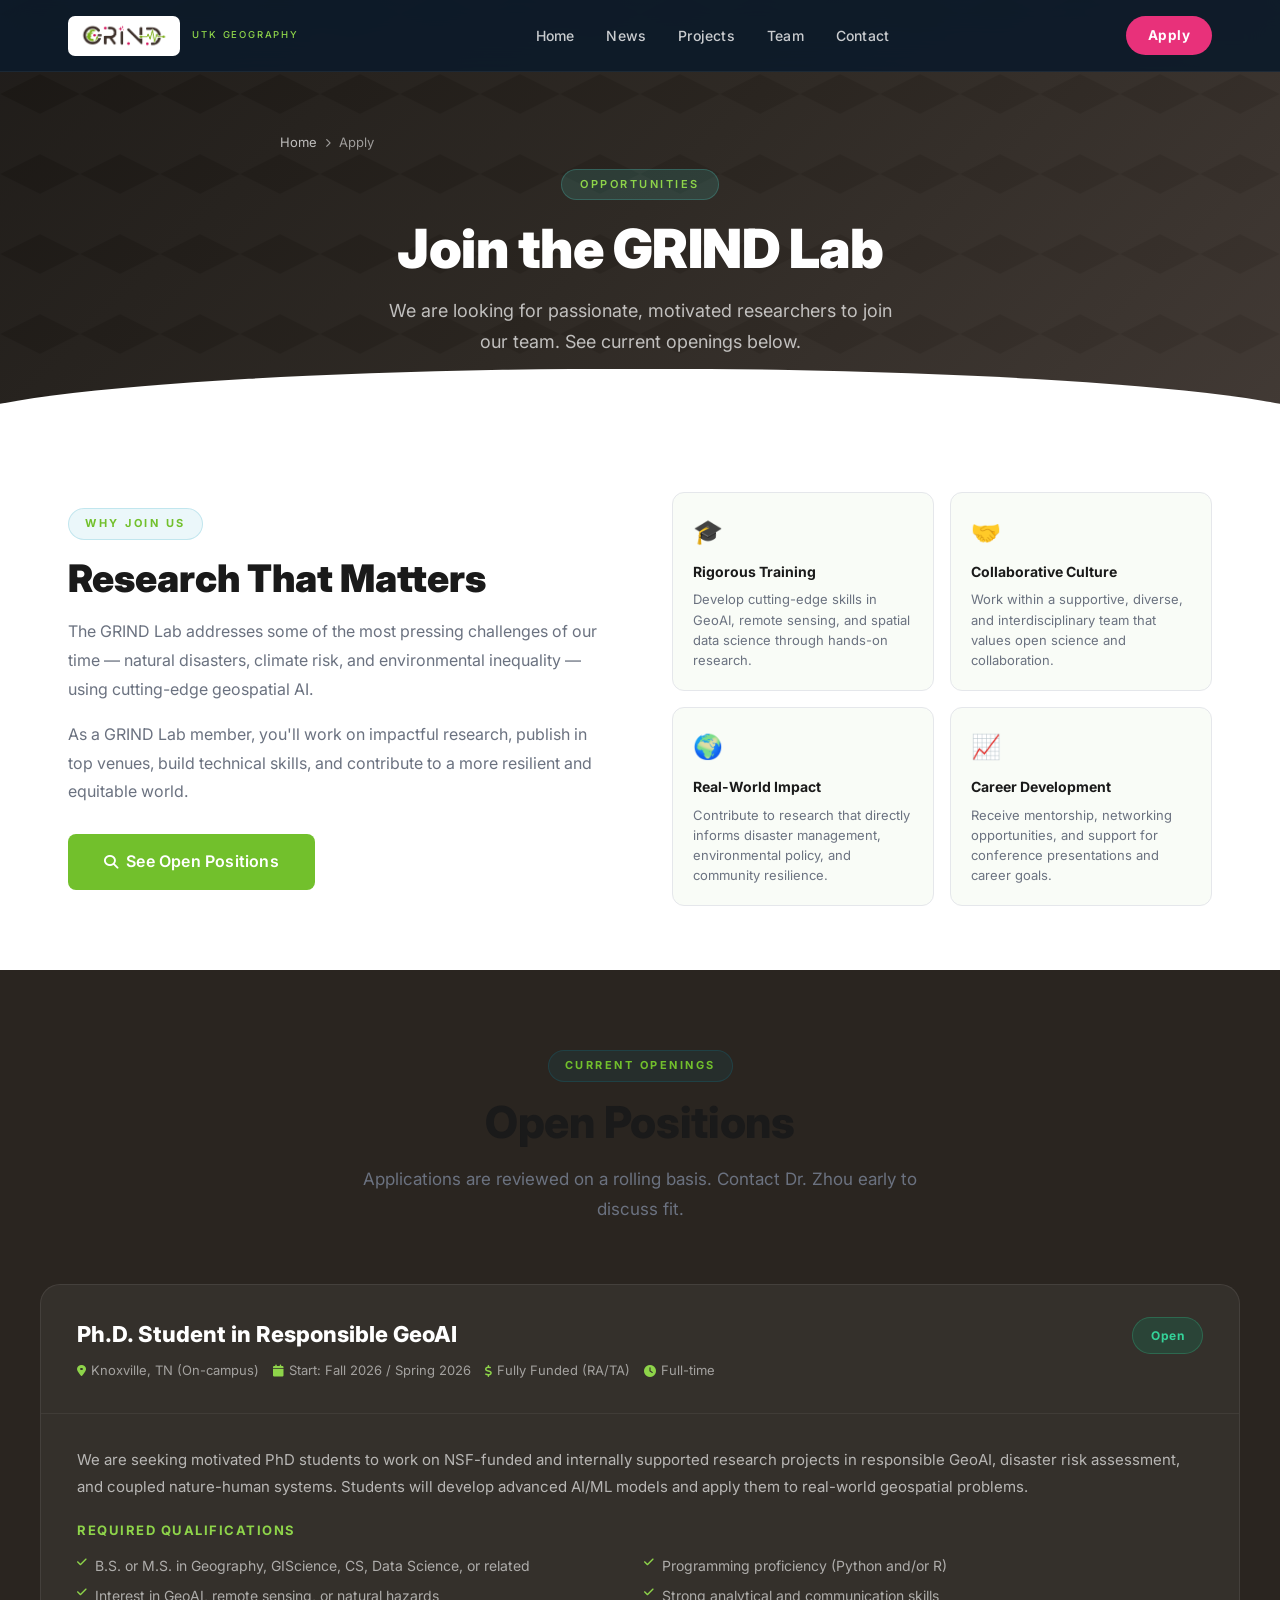
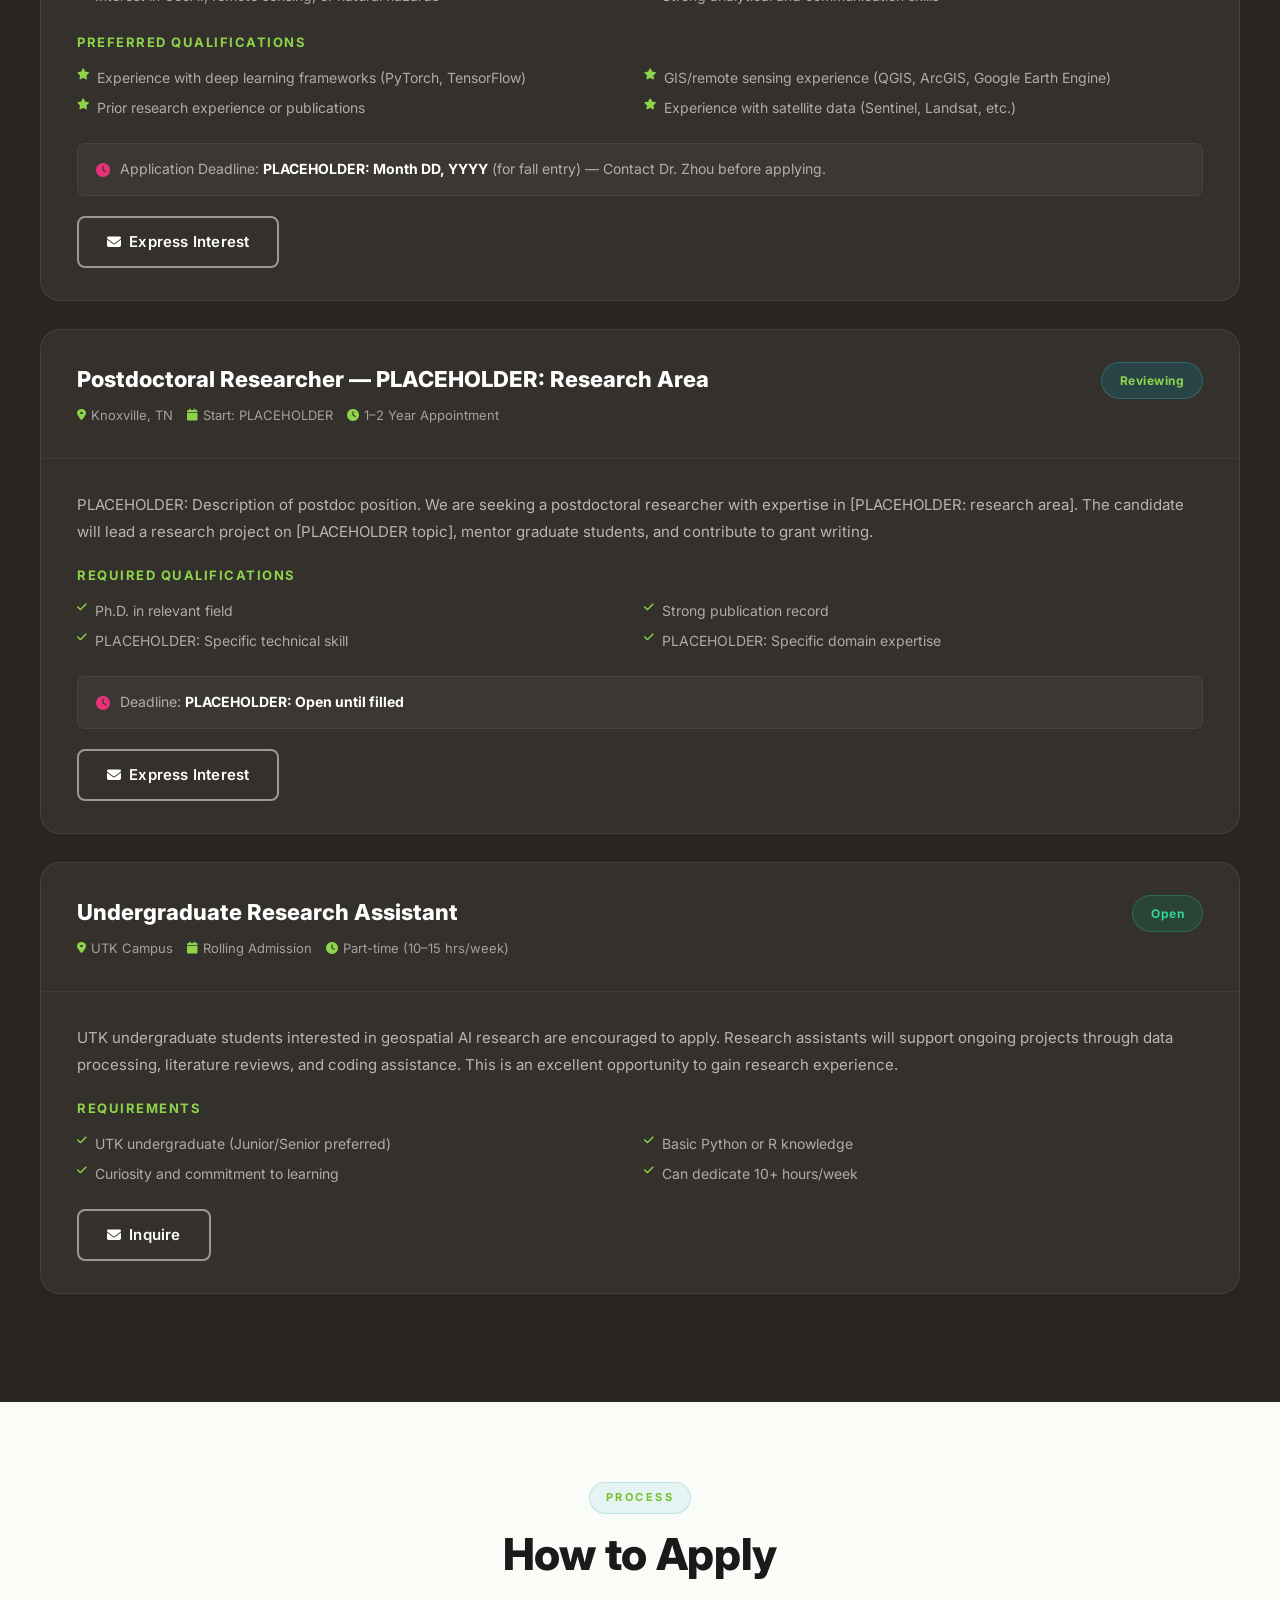
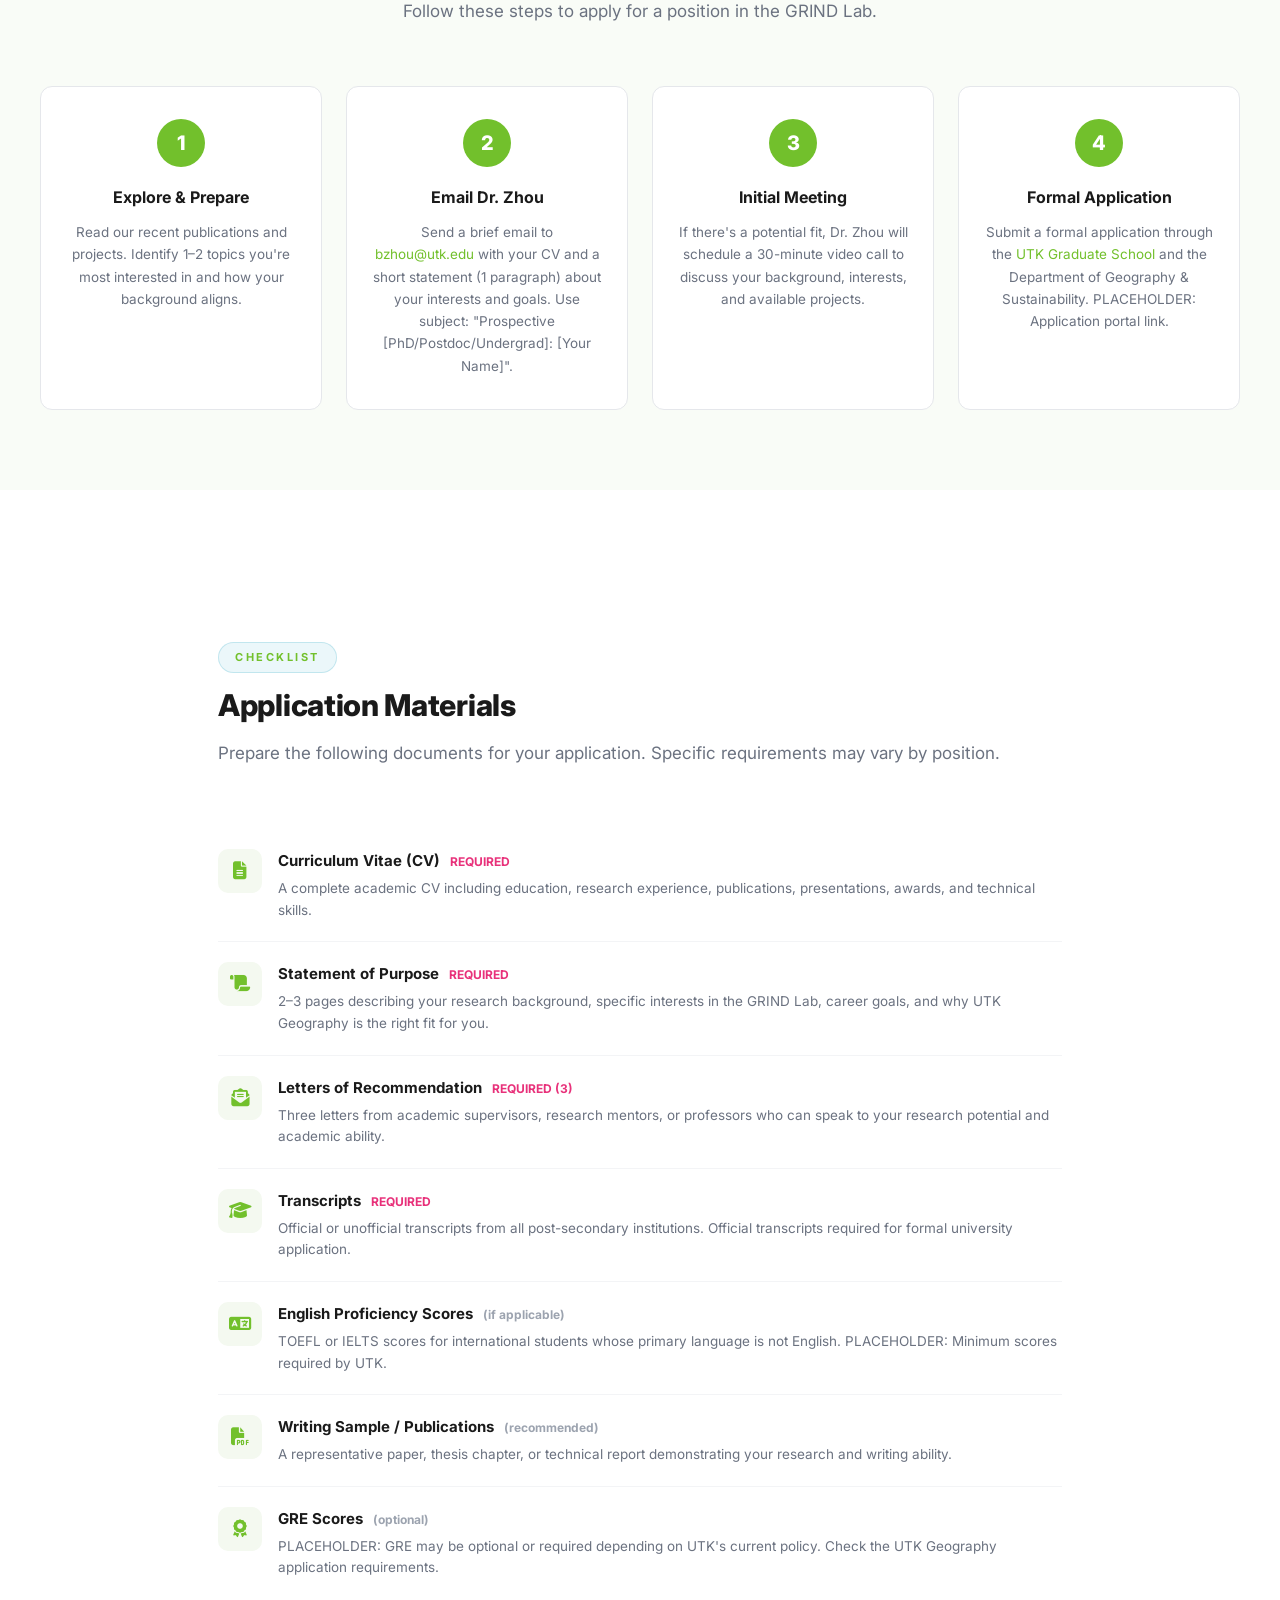
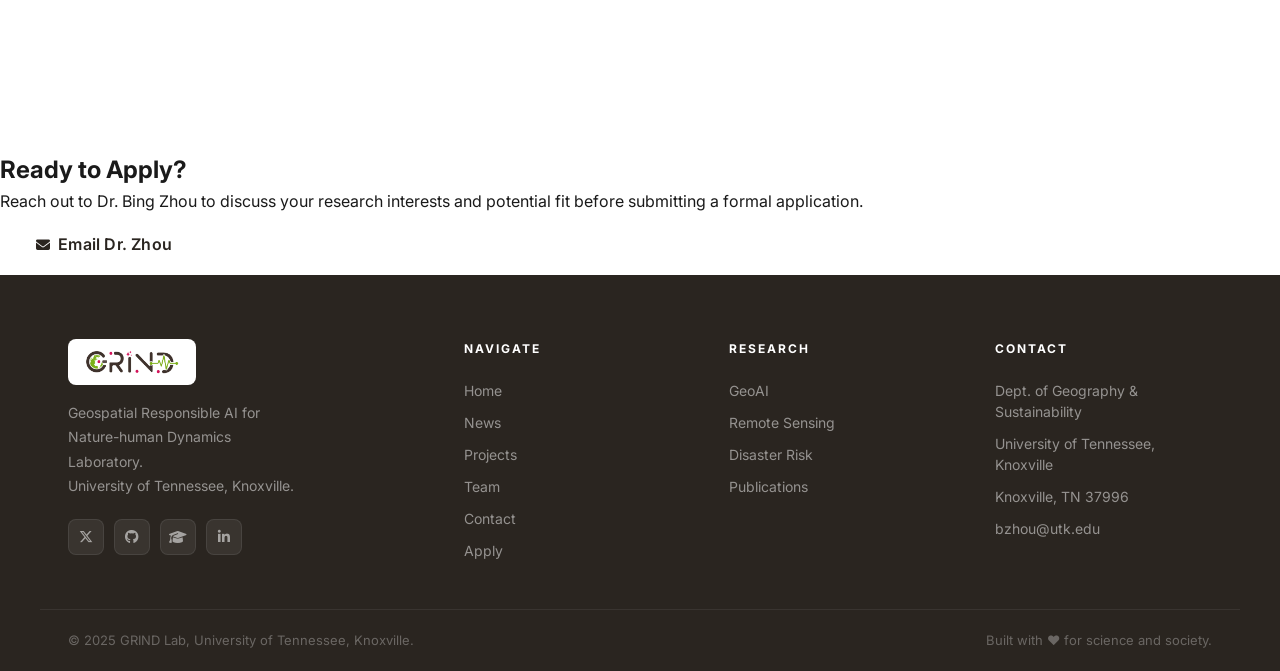
==== commit 6dbcdbcd: "Update color scheme to match lab logo + swap in real logo PNG - CSS variables: charcoal (#2a2520) pr" ====
--- a/apply.html
+++ b/apply.html
@@ -5,7 +5,7 @@
   <meta name="viewport" content="width=device-width, initial-scale=1.0">
   <meta name="description" content="Apply to the GRIND Lab — PhD, MS, postdoc, and undergrad research opportunities at UTK.">
   <title>Apply — GRIND Lab</title>
-  <link rel="icon" type="image/svg+xml" href="assets/images/logo/logo.svg">
+  <link rel="icon" type="image/svg+xml" href="assets/images/logo/Lab_Logo_ver01.png">
   <link rel="preconnect" href="https://fonts.googleapis.com">
   <link href="https://fonts.googleapis.com/css2?family=Inter:wght@300;400;500;600;700;800;900&display=swap" rel="stylesheet">
   <link rel="stylesheet" href="https://cdnjs.cloudflare.com/ajax/libs/font-awesome/6.5.0/css/all.min.css">
@@ -66,14 +66,14 @@
 <body>
 
 <div class="page-loader" id="page-loader">
-  <img src="assets/images/logo/logo-white.svg" alt="GRIND Lab" class="loader-logo" width="80">
+  <img src="assets/images/logo/Lab_Logo_ver01.png" alt="GRIND Lab" class="loader-logo" width="80">
 </div>
 
 <!-- Navbar -->
 <nav class="navbar" id="navbar">
   <div class="nav-container">
     <a href="index.html" class="nav-brand">
-      <img src="assets/images/logo/logo.svg" alt="GRIND Lab Logo" class="nav-logo-img">
+      <img src="assets/images/logo/Lab_Logo_ver01.png" alt="GRIND Lab Logo" class="nav-logo-img">
       <div class="nav-logo-text">
         <span class="nav-logo-main">GRIND Lab</span>
         <span class="nav-logo-sub">UTK Geography</span>
@@ -390,7 +390,7 @@
 <footer class="footer">
   <div class="footer-inner">
     <div class="footer-brand-col">
-      <img src="assets/images/logo/logo-white.svg" alt="GRIND Lab">
+      <img src="assets/images/logo/Lab_Logo_ver01.png" alt="GRIND Lab">
       <p>Geospatial Responsible AI for Nature-human Dynamics Laboratory.<br>University of Tennessee, Knoxville.</p>
       <div class="footer-social">
         <a href="#" aria-label="Twitter"><i class="fab fa-x-twitter"></i></a>
--- a/assets/css/main.css
+++ b/assets/css/main.css
@@ -8,17 +8,17 @@
 
 /* ── CSS Variables ── */
 :root {
-  --primary:       #0d1b2a;
-  --primary-light: #1b3a57;
-  --secondary:     #005f73;
-  --accent:        #0096b7;
-  --accent-light:  #4ecdc4;
-  --highlight:     #e07b54;
-  --highlight-dark:#c9653e;
-  --light:         #f0f9fc;
-  --lighter:       #f8fafc;
+  --primary:       #2a2520;   /* dark warm charcoal — logo text color */
+  --primary-light: #3d3530;   /* lighter charcoal */
+  --secondary:     #1a1714;   /* deepest dark */
+  --accent:        #72c02c;   /* bright green — logo globe/ECG line */
+  --accent-light:  #8ed44a;   /* lighter green */
+  --highlight:     #e8317a;   /* hot pink — logo sparkles/dots */
+  --highlight-dark:#c91f62;   /* deeper pink */
+  --light:         #f4f9f0;   /* soft green-tinted white */
+  --lighter:       #f9fcf7;   /* near-white */
   --white:         #ffffff;
-  --text-dark:     #1a1a2e;
+  --text-dark:     #1a1a1a;
   --text-gray:     #6b7280;
   --text-light:    #9ca3af;
   --border:        #e5e7eb;
@@ -87,14 +87,17 @@
   gap: 12px;
   flex-shrink: 0;
 }
-.nav-logo-img { width: 46px; height: 46px; }
+.nav-logo-img {
+  height: 40px;
+  width: auto;
+  max-width: 150px;
+  border-radius: 7px;
+  background: var(--white);
+  padding: 4px 8px;
+  object-fit: contain;
+}
 .nav-logo-text { display: flex; flex-direction: column; line-height: 1.15; }
-.nav-logo-main {
-  font-size: 17px;
-  font-weight: 800;
-  color: var(--white);
-  letter-spacing: 0.3px;
-}
+.nav-logo-main { display: none; } /* hidden — logo image already contains "GRIND" */
 .nav-logo-sub {
   font-size: 9.5px;
   color: var(--accent-light);
@@ -157,7 +160,7 @@
 
 /* ── Page Hero (inner pages) ── */
 .page-hero {
-  background: linear-gradient(135deg, var(--primary) 0%, #0a3d5c 50%, var(--secondary) 100%);
+  background: linear-gradient(135deg, var(--secondary) 0%, var(--primary) 50%, var(--primary-light) 100%);
   padding: calc(var(--nav-height) + 60px) 28px 70px;
   text-align: center;
   position: relative;
@@ -341,7 +344,16 @@
   max-width: 1200px; margin: 0 auto; padding: 0 28px 48px;
   display: grid; grid-template-columns: 1.6fr 1fr 1fr 1fr; gap: 48px;
 }
-.footer-brand-col img { width: 150px; margin-bottom: 16px; }
+.footer-brand-col img {
+  height: 46px;
+  width: auto;
+  max-width: 160px;
+  background: var(--white);
+  border-radius: 8px;
+  padding: 5px 10px;
+  object-fit: contain;
+  margin-bottom: 16px;
+}
 .footer-brand-col p { font-size: 14px; color: rgba(255,255,255,0.5); line-height: 1.75; max-width: 240px; }
 .footer-social { display: flex; gap: 10px; margin-top: 20px; }
 .footer-social a {
@@ -390,7 +402,15 @@
   transition: opacity 0.5s ease, visibility 0.5s ease;
 }
 .page-loader.hidden { opacity: 0; visibility: hidden; }
-.loader-logo { width: 80px; animation: pulse 1.2s ease-in-out infinite; }
+.loader-logo {
+  height: 56px;
+  width: auto;
+  background: var(--white);
+  border-radius: 12px;
+  padding: 10px 20px;
+  object-fit: contain;
+  animation: pulse 1.2s ease-in-out infinite;
+}
 @keyframes pulse { 0%,100%{ opacity:0.6; transform:scale(0.95) } 50%{ opacity:1; transform:scale(1.05) } }
 
 /* ── Responsive ── */
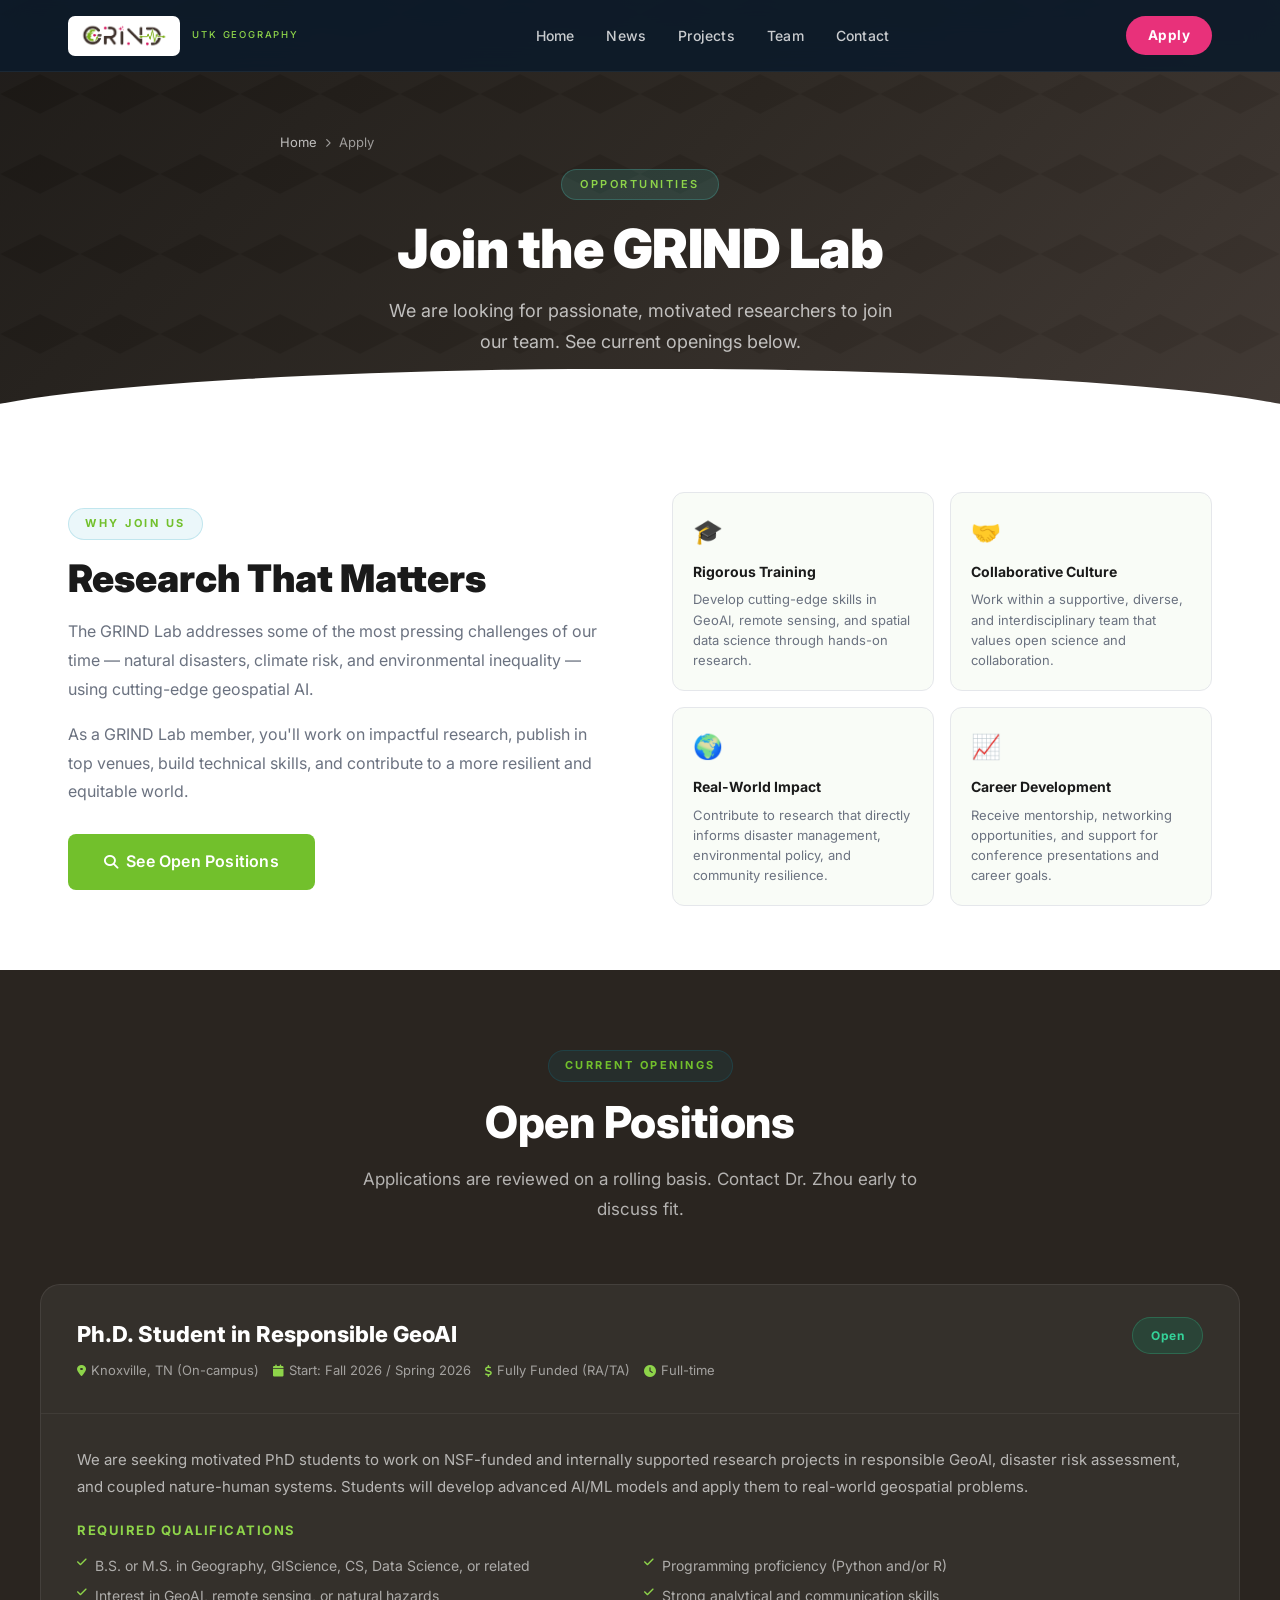
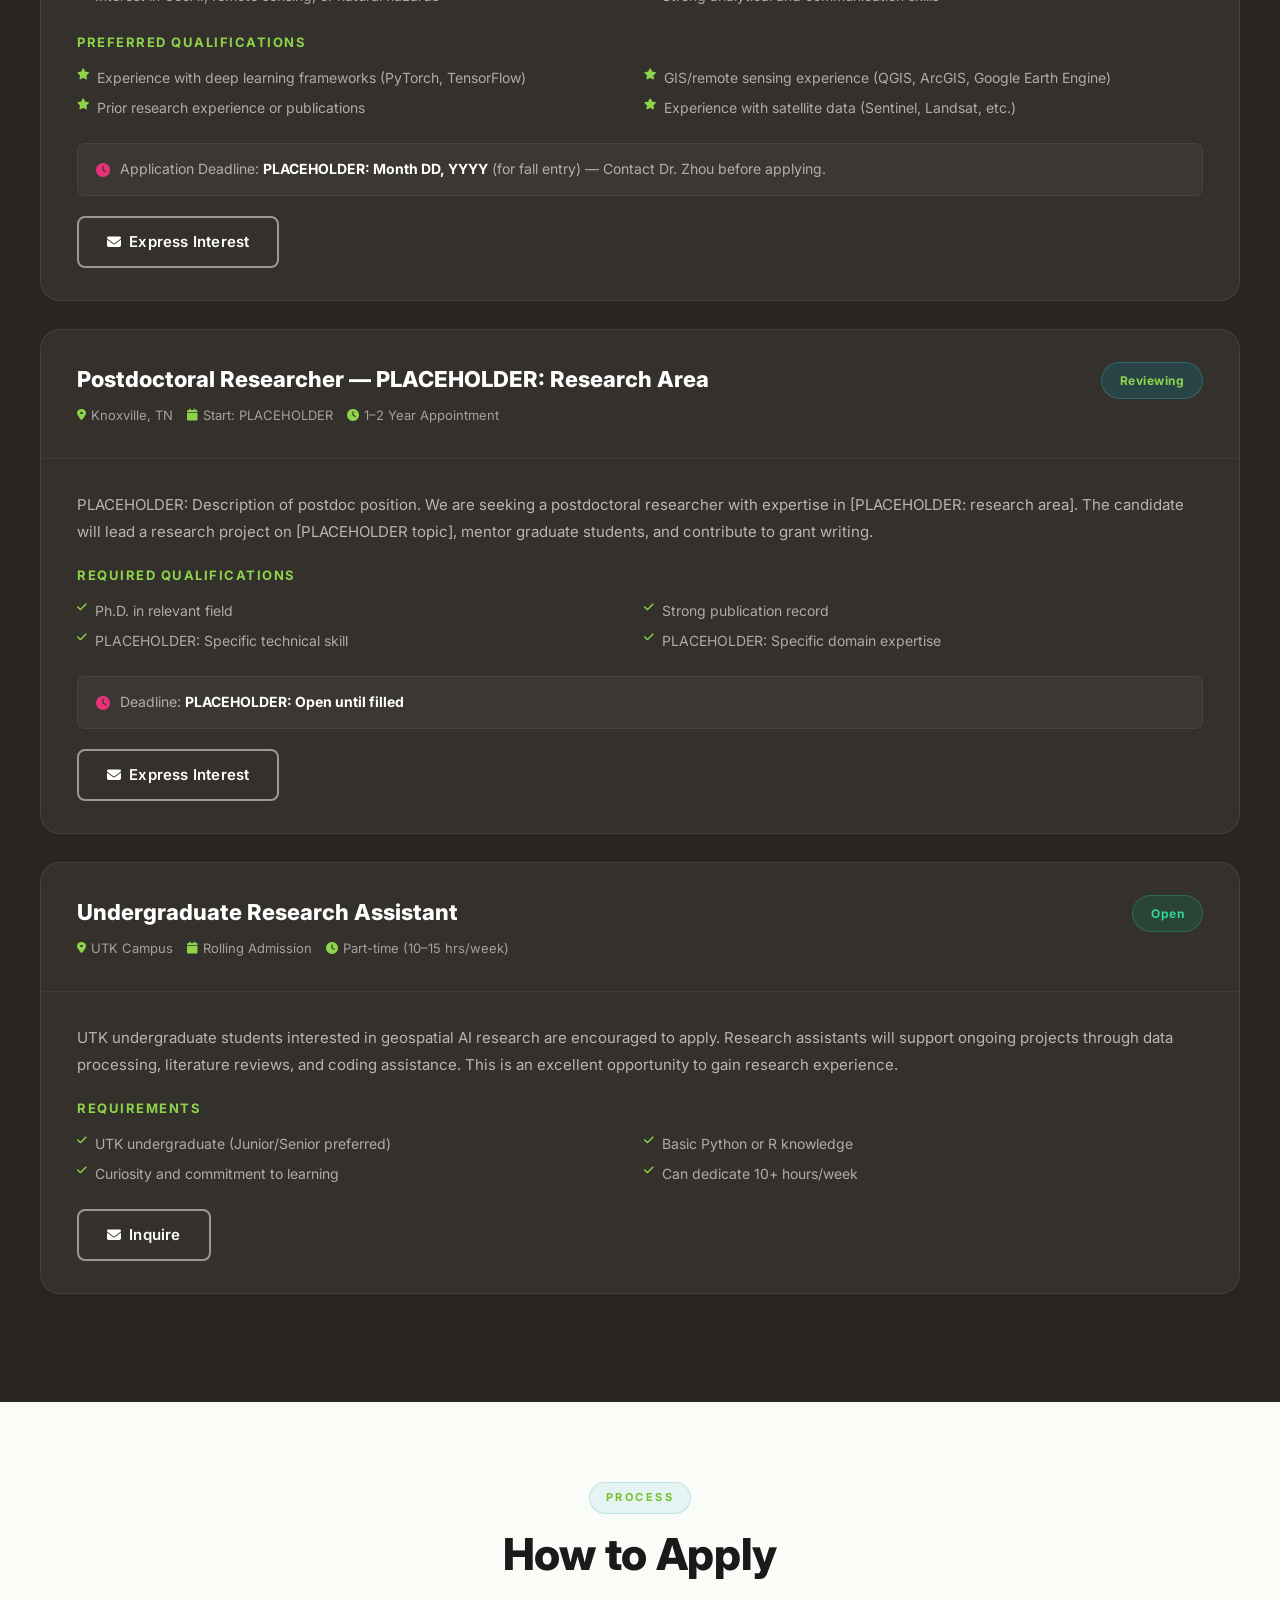
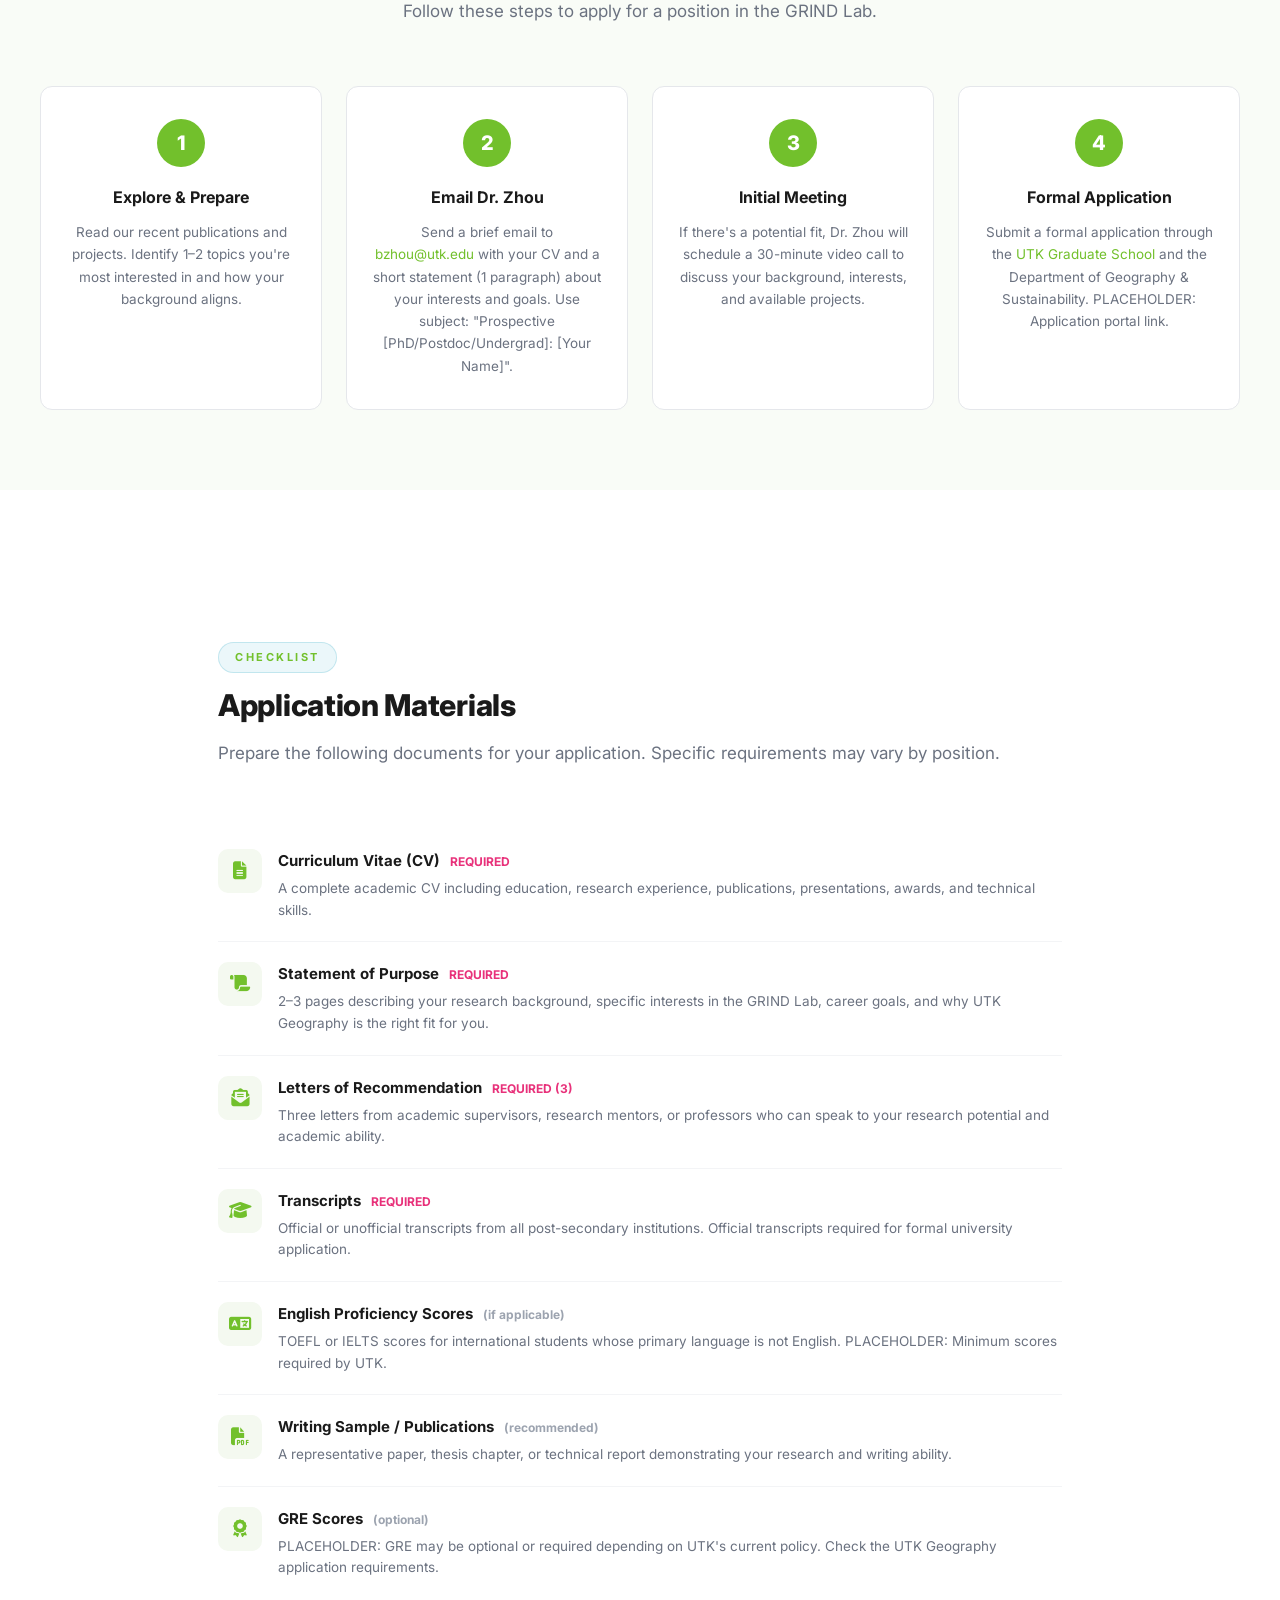
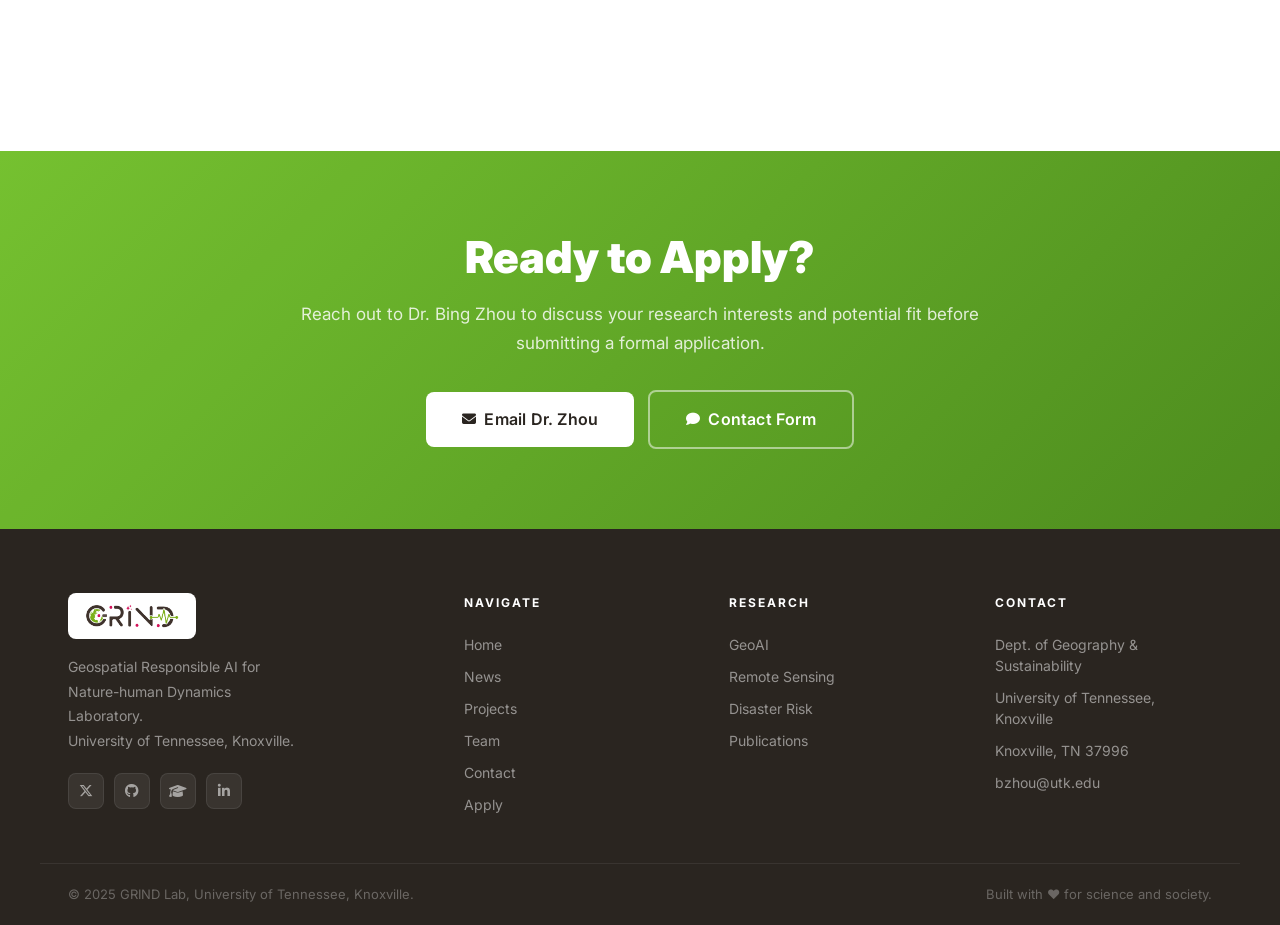
==== commit bb747fdd: "Redesign GRIND Lab website" ====
--- a/apply.html
+++ b/apply.html
@@ -1,441 +1,760 @@
 <!DOCTYPE html>
 <html lang="en">
+
 <head>
   <meta charset="UTF-8">
   <meta name="viewport" content="width=device-width, initial-scale=1.0">
-  <meta name="description" content="Apply to the GRIND Lab — PhD, MS, postdoc, and undergrad research opportunities at UTK.">
+  <meta name="description"
+    content="Apply to the GRIND Lab — PhD, MS, postdoc, and undergrad research opportunities at UTK.">
   <title>Apply — GRIND Lab</title>
   <link rel="icon" type="image/svg+xml" href="assets/images/logo/Lab_Logo_ver01.png">
   <link rel="preconnect" href="https://fonts.googleapis.com">
-  <link href="https://fonts.googleapis.com/css2?family=Inter:wght@300;400;500;600;700;800;900&display=swap" rel="stylesheet">
+  <link href="https://fonts.googleapis.com/css2?family=Inter:wght@300;400;500;600;700;800;900&display=swap"
+    rel="stylesheet">
   <link rel="stylesheet" href="https://cdnjs.cloudflare.com/ajax/libs/font-awesome/6.5.0/css/all.min.css">
   <link rel="stylesheet" href="assets/css/main.css">
   <style>
     /* Apply page specific styles */
-    .apply-intro { max-width: 1200px; margin: 0 auto; padding: 64px 28px; display: grid; grid-template-columns: 1fr 1fr; gap: 64px; align-items: center; }
-    .apply-intro-text h2 { font-size: 38px; font-weight: 900; color: var(--text-dark); margin-bottom: 16px; line-height: 1.2; }
-    .apply-intro-text p { font-size: 16px; color: var(--text-gray); line-height: 1.8; margin-bottom: 16px; }
-    .apply-intro-values { display: grid; grid-template-columns: 1fr 1fr; gap: 16px; }
-    .apply-value { background: var(--lighter); border: 1px solid var(--border); border-radius: var(--radius); padding: 20px; }
-    .apply-value-icon { font-size: 24px; margin-bottom: 10px; }
-    .apply-value h4 { font-size: 14px; font-weight: 700; color: var(--text-dark); margin-bottom: 6px; }
-    .apply-value p { font-size: 13px; color: var(--text-gray); line-height: 1.55; margin: 0; }
-
-    .positions-section { background: var(--primary); padding: 80px 28px; }
-    .position-card { background: rgba(255,255,255,0.05); border: 1px solid rgba(255,255,255,0.08); border-radius: var(--radius-lg); overflow: hidden; margin-bottom: 28px; }
-    .position-header { padding: 32px 36px; display: flex; align-items: flex-start; justify-content: space-between; gap: 20px; border-bottom: 1px solid rgba(255,255,255,0.06); }
-    .position-title-group { flex: 1; }
-    .position-title { font-size: 22px; font-weight: 800; color: var(--white); margin-bottom: 8px; }
-    .position-meta { display: flex; gap: 14px; flex-wrap: wrap; align-items: center; }
-    .position-meta span { font-size: 13px; color: rgba(255,255,255,0.55); display: flex; align-items: center; gap: 5px; }
-    .position-meta i { color: var(--accent-light); font-size: 12px; }
-    .position-status { padding: 8px 18px; border-radius: 50px; font-size: 12px; font-weight: 700; letter-spacing: 0.5px; flex-shrink: 0; }
-    .position-status.open { background: rgba(5,150,105,0.2); color: #34d399; border: 1px solid rgba(52,211,153,0.25); }
-    .position-status.closed { background: rgba(107,114,128,0.2); color: rgba(255,255,255,0.4); border: 1px solid rgba(255,255,255,0.1); }
-    .position-status.reviewing { background: rgba(0,150,183,0.2); color: var(--accent-light); border: 1px solid rgba(78,205,196,0.25); }
-    .position-body { padding: 32px 36px; }
-    .position-body p { font-size: 15px; color: rgba(255,255,255,0.65); line-height: 1.8; margin-bottom: 20px; }
-    .position-requirements h4 { font-size: 13px; font-weight: 700; text-transform: uppercase; letter-spacing: 1.5px; color: var(--accent-light); margin-bottom: 14px; }
-    .req-list { display: grid; grid-template-columns: 1fr 1fr; gap: 8px; margin-bottom: 24px; }
-    .req-list li { display: flex; align-items: flex-start; gap: 8px; font-size: 14px; color: rgba(255,255,255,0.6); }
-    .req-list i { color: var(--accent-light); margin-top: 2px; font-size: 11px; flex-shrink: 0; }
-    .position-deadline { display: flex; align-items: center; gap: 10px; padding: 14px 18px; background: rgba(255,255,255,0.04); border-radius: 8px; font-size: 14px; color: rgba(255,255,255,0.6); margin-bottom: 20px; border: 1px solid rgba(255,255,255,0.06); }
-    .position-deadline i { color: var(--highlight); }
-    .position-deadline strong { color: var(--white); }
-
-    .apply-steps { background: var(--lighter); padding: 80px 28px; }
-    .steps-grid { display: grid; grid-template-columns: repeat(4,1fr); gap: 24px; counter-reset: steps; }
-    .step-card { text-align: center; padding: 32px 24px; background: var(--white); border-radius: var(--radius); border: 1px solid var(--border); position: relative; }
-    .step-num { width: 48px; height: 48px; border-radius: 50%; background: var(--accent); color: var(--white); font-size: 20px; font-weight: 800; display: flex; align-items: center; justify-content: center; margin: 0 auto 18px; }
-    .step-card h3 { font-size: 16px; font-weight: 700; color: var(--text-dark); margin-bottom: 10px; }
-    .step-card p { font-size: 13.5px; color: var(--text-gray); line-height: 1.65; }
-    .step-connector { position: absolute; top: 48px; right: -12px; width: 24px; height: 2px; background: var(--border); z-index: 1; }
-
-    .materials-section { max-width: 900px; margin: 0 auto; padding: 64px 28px; }
-    .material-item { display: flex; gap: 16px; padding: 20px 0; border-bottom: 1px solid var(--border-light); }
-    .material-item:last-child { border-bottom: none; }
-    .material-icon { width: 44px; height: 44px; border-radius: 10px; background: var(--light); color: var(--accent); display: flex; align-items: center; justify-content: center; font-size: 18px; flex-shrink: 0; }
-    .material-text h4 { font-size: 15px; font-weight: 700; color: var(--text-dark); margin-bottom: 5px; }
-    .material-text p { font-size: 13.5px; color: var(--text-gray); line-height: 1.6; }
-    .required-mark { color: var(--highlight); font-weight: 700; font-size: 12px; margin-left: 6px; }
-
-    @media (max-width: 1024px) { .steps-grid { grid-template-columns: repeat(2,1fr); } .apply-intro { grid-template-columns: 1fr; } }
-    @media (max-width: 768px) { .steps-grid { grid-template-columns: 1fr; } .req-list { grid-template-columns: 1fr; } }
+    .apply-intro {
+      max-width: 1200px;
+      margin: 0 auto;
+      padding: 64px 28px;
+      display: grid;
+      grid-template-columns: 1fr 1fr;
+      gap: 64px;
+      align-items: center;
+    }
+
+    .apply-intro-text h2 {
+      font-size: 38px;
+      font-weight: 900;
+      color: var(--text-dark);
+      margin-bottom: 16px;
+      line-height: 1.2;
+    }
+
+    .apply-intro-text p {
+      font-size: 16px;
+      color: var(--text-gray);
+      line-height: 1.8;
+      margin-bottom: 16px;
+    }
+
+    .apply-intro-values {
+      display: grid;
+      grid-template-columns: 1fr 1fr;
+      gap: 16px;
+    }
+
+    .apply-value {
+      background: var(--lighter);
+      border: 1px solid var(--border);
+      border-radius: var(--radius);
+      padding: 20px;
+    }
+
+    .apply-value-icon {
+      font-size: 24px;
+      margin-bottom: 10px;
+    }
+
+    .apply-value h4 {
+      font-size: 14px;
+      font-weight: 700;
+      color: var(--text-dark);
+      margin-bottom: 6px;
+    }
+
+    .apply-value p {
+      font-size: 13px;
+      color: var(--text-gray);
+      line-height: 1.55;
+      margin: 0;
+    }
+
+    .positions-section {
+      background: var(--primary);
+      padding: 80px 28px;
+    }
+
+    .positions-section .section-title {
+      color: var(--white);
+    }
+
+    .positions-section .section-subtitle {
+      color: rgba(255, 255, 255, 0.65);
+      }
+
+      .position-card {
+        background: rgba(255, 255, 255, 0.05);
+        border: 1px solid rgba(255, 255, 255, 0.08);
+        border-radius: var(--radius-lg);
+        overflow: hidden;
+        margin-bottom: 28px;
+      }
+
+      .position-header {
+        padding: 32px 36px;
+        display: flex;
+        align-items: flex-start;
+        justify-content: space-between;
+        gap: 20px;
+        border-bottom: 1px solid rgba(255, 255, 255, 0.06);
+      }
+
+      .position-title-group {
+        flex: 1;
+      }
+
+      .position-title {
+        font-size: 22px;
+        font-weight: 800;
+        color: var(--white);
+        margin-bottom: 8px;
+      }
+
+      .position-meta {
+        display: flex;
+        gap: 14px;
+        flex-wrap: wrap;
+        align-items: center;
+      }
+
+      .position-meta span {
+        font-size: 13px;
+        color: rgba(255, 255, 255, 0.55);
+        display: flex;
+        align-items: center;
+        gap: 5px;
+      }
+
+      .position-meta i {
+        color: var(--accent-light);
+        font-size: 12px;
+      }
+
+      .position-status {
+        padding: 8px 18px;
+        border-radius: 50px;
+        font-size: 12px;
+        font-weight: 700;
+        letter-spacing: 0.5px;
+        flex-shrink: 0;
+      }
+
+      .position-status.open {
+        background: rgba(5, 150, 105, 0.2);
+        color: #34d399;
+        border: 1px solid rgba(52, 211, 153, 0.25);
+      }
+
+      .position-status.closed {
+        background: rgba(107, 114, 128, 0.2);
+        color: rgba(255, 255, 255, 0.4);
+        border: 1px solid rgba(255, 255, 255, 0.1);
+      }
+
+      .position-status.reviewing {
+        background: rgba(0, 150, 183, 0.2);
+        color: var(--accent-light);
+        border: 1px solid rgba(78, 205, 196, 0.25);
+      }
+
+      .position-body {
+        padding: 32px 36px;
+      }
+
+      .position-body p {
+        font-size: 15px;
+        color: rgba(255, 255, 255, 0.65);
+        line-height: 1.8;
+        margin-bottom: 20px;
+      }
+
+      .position-requirements h4 {
+        font-size: 13px;
+        font-weight: 700;
+        text-transform: uppercase;
+        letter-spacing: 1.5px;
+        color: var(--accent-light);
+        margin-bottom: 14px;
+      }
+
+      .req-list {
+        display: grid;
+        grid-template-columns: 1fr 1fr;
+        gap: 8px;
+        margin-bottom: 24px;
+      }
+
+      .req-list li {
+        display: flex;
+        align-items: flex-start;
+        gap: 8px;
+        font-size: 14px;
+        color: rgba(255, 255, 255, 0.6);
+      }
+
+      .req-list i {
+        color: var(--accent-light);
+        margin-top: 2px;
+        font-size: 11px;
+        flex-shrink: 0;
+      }
+
+      .position-deadline {
+        display: flex;
+        align-items: center;
+        gap: 10px;
+        padding: 14px 18px;
+        background: rgba(255, 255, 255, 0.04);
+        border-radius: 8px;
+        font-size: 14px;
+        color: rgba(255, 255, 255, 0.6);
+        margin-bottom: 20px;
+        border: 1px solid rgba(255, 255, 255, 0.06);
+      }
+
+      .position-deadline i {
+        color: var(--highlight);
+      }
+
+      .position-deadline strong {
+        color: var(--white);
+      }
+
+      .apply-steps {
+        background: var(--lighter);
+        padding: 80px 28px;
+      }
+
+      .steps-grid {
+        display: grid;
+        grid-template-columns: repeat(4, 1fr);
+        gap: 24px;
+        counter-reset: steps;
+      }
+
+      .step-card {
+        text-align: center;
+        padding: 32px 24px;
+        background: var(--white);
+        border-radius: var(--radius);
+        border: 1px solid var(--border);
+        position: relative;
+      }
+
+      .step-num {
+        width: 48px;
+        height: 48px;
+        border-radius: 50%;
+        background: var(--accent);
+        color: var(--white);
+        font-size: 20px;
+        font-weight: 800;
+        display: flex;
+        align-items: center;
+        justify-content: center;
+        margin: 0 auto 18px;
+      }
+
+      .step-card h3 {
+        font-size: 16px;
+        font-weight: 700;
+        color: var(--text-dark);
+        margin-bottom: 10px;
+      }
+
+      .step-card p {
+        font-size: 13.5px;
+        color: var(--text-gray);
+        line-height: 1.65;
+      }
+
+      .step-connector {
+        position: absolute;
+        top: 48px;
+        right: -12px;
+        width: 24px;
+        height: 2px;
+        background: var(--border);
+        z-index: 1;
+      }
+
+      .materials-section {
+        max-width: 900px;
+        margin: 0 auto;
+        padding: 64px 28px;
+      }
+
+      .material-item {
+        display: flex;
+        gap: 16px;
+        padding: 20px 0;
+        border-bottom: 1px solid var(--border-light);
+      }
+
+      .material-item:last-child {
+        border-bottom: none;
+      }
+
+      .material-icon {
+        width: 44px;
+        height: 44px;
+        border-radius: 10px;
+        background: var(--light);
+        color: var(--accent);
+        display: flex;
+        align-items: center;
+        justify-content: center;
+        font-size: 18px;
+        flex-shrink: 0;
+      }
+
+      .material-text h4 {
+        font-size: 15px;
+        font-weight: 700;
+        color: var(--text-dark);
+        margin-bottom: 5px;
+      }
+
+      .material-text p {
+        font-size: 13.5px;
+        color: var(--text-gray);
+        line-height: 1.6;
+      }
+
+      .required-mark {
+        color: var(--highlight);
+        font-weight: 700;
+        font-size: 12px;
+        margin-left: 6px;
+      }
+
+      @media (max-width: 1024px) {
+        .steps-grid {
+          grid-template-columns: repeat(2, 1fr);
+        }
+
+        .apply-intro {
+          grid-template-columns: 1fr;
+        }
+      }
+
+      @media (max-width: 768px) {
+        .steps-grid {
+          grid-template-columns: 1fr;
+        }
+
+        .req-list {
+          grid-template-columns: 1fr;
+        }
+      }
   </style>
 </head>
+
 <body>
 
-<div class="page-loader" id="page-loader">
-  <img src="assets/images/logo/Lab_Logo_ver01.png" alt="GRIND Lab" class="loader-logo" width="80">
-</div>
-
-<!-- Navbar -->
-<nav class="navbar" id="navbar">
-  <div class="nav-container">
-    <a href="index.html" class="nav-brand">
-      <img src="assets/images/logo/Lab_Logo_ver01.png" alt="GRIND Lab Logo" class="nav-logo-img">
-      <div class="nav-logo-text">
-        <span class="nav-logo-main">GRIND Lab</span>
-        <span class="nav-logo-sub">UTK Geography</span>
-      </div>
-    </a>
-    <ul class="nav-menu" id="nav-menu">
-      <li><a href="index.html" class="nav-link">Home</a></li>
-      <li><a href="news.html" class="nav-link">News</a></li>
-      <li><a href="projects.html" class="nav-link">Projects</a></li>
-      <li><a href="team.html" class="nav-link">Team</a></li>
-      <li><a href="contact.html" class="nav-link">Contact</a></li>
-    </ul>
-    <div class="nav-actions">
-      <a href="apply.html" class="btn-apply">Apply</a>
-      <button class="hamburger" id="hamburger" aria-label="Toggle menu" aria-expanded="false">
-        <span></span><span></span><span></span>
-      </button>
-    </div>
+  <div class="page-loader" id="page-loader">
+    <img src="assets/images/logo/Lab_Logo_ver01.png" alt="GRIND Lab" class="loader-logo" width="80">
   </div>
-</nav>
-
-<!-- Page Hero -->
-<section class="page-hero">
-  <div class="page-hero-content">
-    <div class="breadcrumb">
-      <a href="index.html">Home</a>
-      <i class="fas fa-chevron-right"></i>
-      <span>Apply</span>
-    </div>
-    <div class="page-hero-eyebrow">Opportunities</div>
-    <h1>Join the GRIND Lab</h1>
-    <p>We are looking for passionate, motivated researchers to join our team. See current openings below.</p>
-  </div>
-</section>
-
-<!-- ═══════════════════════════════════════
+
+  <!-- Navbar -->
+  <nav class="navbar" id="navbar">
+    <div class="nav-container">
+      <a href="index.html" class="nav-brand">
+        <img src="assets/images/logo/Lab_Logo_ver01.png" alt="GRIND Lab Logo" class="nav-logo-img">
+        <div class="nav-logo-text">
+          <span class="nav-logo-main">GRIND Lab</span>
+          <span class="nav-logo-sub">UTK Geography</span>
+        </div>
+      </a>
+      <ul class="nav-menu" id="nav-menu">
+        <li><a href="index.html" class="nav-link">Home</a></li>
+        <li><a href="news.html" class="nav-link">News</a></li>
+        <li><a href="projects.html" class="nav-link">Projects</a></li>
+        <li><a href="team.html" class="nav-link">Team</a></li>
+        <li><a href="contact.html" class="nav-link">Contact</a></li>
+      </ul>
+      <div class="nav-actions">
+        <a href="apply.html" class="btn-apply">Apply</a>
+        <button class="hamburger" id="hamburger" aria-label="Toggle menu" aria-expanded="false">
+          <span></span><span></span><span></span>
+        </button>
+      </div>
+    </div>
+  </nav>
+
+  <!-- Page Hero -->
+  <section class="page-hero">
+    <div class="page-hero-content">
+      <div class="breadcrumb">
+        <a href="index.html">Home</a>
+        <i class="fas fa-chevron-right"></i>
+        <span>Apply</span>
+      </div>
+      <div class="page-hero-eyebrow">Opportunities</div>
+      <h1>Join the GRIND Lab</h1>
+      <p>We are looking for passionate, motivated researchers to join our team. See current openings below.</p>
+    </div>
+  </section>
+
+  <!-- ═══════════════════════════════════════
      WHY JOIN
 ═══════════════════════════════════════ -->
-<div class="apply-intro">
-  <div class="apply-intro-text fade-up">
-    <div class="section-tag" style="display:inline-block;margin-bottom:16px;">Why Join Us</div>
-    <h2>Research That Matters</h2>
-    <p>The GRIND Lab addresses some of the most pressing challenges of our time — natural disasters, climate risk, and environmental inequality — using cutting-edge geospatial AI.</p>
-    <p>As a GRIND Lab member, you'll work on impactful research, publish in top venues, build technical skills, and contribute to a more resilient and equitable world.</p>
-    <a href="#open-positions" class="btn btn-primary btn-lg" style="margin-top:12px;">
-      <i class="fas fa-search"></i> See Open Positions
-    </a>
+  <div class="apply-intro">
+    <div class="apply-intro-text fade-up">
+      <div class="section-tag" style="display:inline-block;margin-bottom:16px;">Why Join Us</div>
+      <h2>Research That Matters</h2>
+      <p>The GRIND Lab addresses some of the most pressing challenges of our time — natural disasters, climate risk, and
+        environmental inequality — using cutting-edge geospatial AI.</p>
+      <p>As a GRIND Lab member, you'll work on impactful research, publish in top venues, build technical skills, and
+        contribute to a more resilient and equitable world.</p>
+      <a href="#open-positions" class="btn btn-primary btn-lg" style="margin-top:12px;">
+        <i class="fas fa-search"></i> See Open Positions
+      </a>
+    </div>
+
+    <div class="apply-intro-values fade-up" data-delay="200">
+      <div class="apply-value">
+        <div class="apply-value-icon">🎓</div>
+        <h4>Rigorous Training</h4>
+        <p>Develop cutting-edge skills in GeoAI, remote sensing, and spatial data science through hands-on research.</p>
+      </div>
+      <div class="apply-value">
+        <div class="apply-value-icon">🤝</div>
+        <h4>Collaborative Culture</h4>
+        <p>Work within a supportive, diverse, and interdisciplinary team that values open science and collaboration.</p>
+      </div>
+      <div class="apply-value">
+        <div class="apply-value-icon">🌍</div>
+        <h4>Real-World Impact</h4>
+        <p>Contribute to research that directly informs disaster management, environmental policy, and community
+          resilience.</p>
+      </div>
+      <div class="apply-value">
+        <div class="apply-value-icon">📈</div>
+        <h4>Career Development</h4>
+        <p>Receive mentorship, networking opportunities, and support for conference presentations and career goals.</p>
+      </div>
+    </div>
   </div>
 
-  <div class="apply-intro-values fade-up" data-delay="200">
-    <div class="apply-value">
-      <div class="apply-value-icon">🎓</div>
-      <h4>Rigorous Training</h4>
-      <p>Develop cutting-edge skills in GeoAI, remote sensing, and spatial data science through hands-on research.</p>
-    </div>
-    <div class="apply-value">
-      <div class="apply-value-icon">🤝</div>
-      <h4>Collaborative Culture</h4>
-      <p>Work within a supportive, diverse, and interdisciplinary team that values open science and collaboration.</p>
-    </div>
-    <div class="apply-value">
-      <div class="apply-value-icon">🌍</div>
-      <h4>Real-World Impact</h4>
-      <p>Contribute to research that directly informs disaster management, environmental policy, and community resilience.</p>
-    </div>
-    <div class="apply-value">
-      <div class="apply-value-icon">📈</div>
-      <h4>Career Development</h4>
-      <p>Receive mentorship, networking opportunities, and support for conference presentations and career goals.</p>
-    </div>
-  </div>
-</div>
-
-<!-- ═══════════════════════════════════════
+  <!-- ═══════════════════════════════════════
      OPEN POSITIONS
 ═══════════════════════════════════════ -->
-<section class="positions-section" id="open-positions">
-  <div class="container">
-    <div class="section-header fade-up">
-      <div class="section-tag">Current Openings</div>
-      <h2 class="section-title">Open Positions</h2>
-      <p class="section-subtitle">Applications are reviewed on a rolling basis. Contact Dr. Zhou early to discuss fit.</p>
-    </div>
-
-    <!-- Position 1: PhD -->
-    <div class="position-card fade-up">
-      <div class="position-header">
-        <div class="position-title-group">
-          <div class="position-title">Ph.D. Student in Responsible GeoAI</div>
-          <div class="position-meta">
-            <span><i class="fas fa-map-marker-alt"></i> Knoxville, TN (On-campus)</span>
-            <span><i class="fas fa-calendar"></i> Start: Fall 2026 / Spring 2026</span>
-            <span><i class="fas fa-dollar-sign"></i> Fully Funded (RA/TA)</span>
-            <span><i class="fas fa-clock"></i> Full-time</span>
-          </div>
-        </div>
-        <span class="position-status open">Open</span>
-      </div>
-      <div class="position-body">
-        <p>We are seeking motivated PhD students to work on NSF-funded and internally supported research projects in responsible GeoAI, disaster risk assessment, and coupled nature-human systems. Students will develop advanced AI/ML models and apply them to real-world geospatial problems.</p>
-
-        <div class="position-requirements">
-          <h4>Required Qualifications</h4>
-          <ul class="req-list">
-            <li><i class="fas fa-check"></i> B.S. or M.S. in Geography, GIScience, CS, Data Science, or related</li>
-            <li><i class="fas fa-check"></i> Programming proficiency (Python and/or R)</li>
-            <li><i class="fas fa-check"></i> Interest in GeoAI, remote sensing, or natural hazards</li>
-            <li><i class="fas fa-check"></i> Strong analytical and communication skills</li>
-          </ul>
-
-          <h4>Preferred Qualifications</h4>
-          <ul class="req-list">
-            <li><i class="fas fa-star"></i> Experience with deep learning frameworks (PyTorch, TensorFlow)</li>
-            <li><i class="fas fa-star"></i> GIS/remote sensing experience (QGIS, ArcGIS, Google Earth Engine)</li>
-            <li><i class="fas fa-star"></i> Prior research experience or publications</li>
-            <li><i class="fas fa-star"></i> Experience with satellite data (Sentinel, Landsat, etc.)</li>
-          </ul>
-        </div>
-
-        <div class="position-deadline">
-          <i class="fas fa-clock"></i>
-          <span>Application Deadline: <strong>PLACEHOLDER: Month DD, YYYY</strong> (for fall entry) — Contact Dr. Zhou before applying.</span>
-        </div>
-
-        <a href="contact.html" class="btn btn-outline-white">
-          <i class="fas fa-envelope"></i> Express Interest
-        </a>
-      </div>
-    </div>
-
-    <!-- Position 2: Postdoc (Placeholder) -->
-    <div class="position-card fade-up">
-      <div class="position-header">
-        <div class="position-title-group">
-          <div class="position-title">Postdoctoral Researcher — PLACEHOLDER: Research Area</div>
-          <div class="position-meta">
-            <span><i class="fas fa-map-marker-alt"></i> Knoxville, TN</span>
-            <span><i class="fas fa-calendar"></i> Start: PLACEHOLDER</span>
-            <span><i class="fas fa-clock"></i> 1–2 Year Appointment</span>
-          </div>
-        </div>
-        <span class="position-status reviewing">Reviewing</span>
-      </div>
-      <div class="position-body">
-        <p>PLACEHOLDER: Description of postdoc position. We are seeking a postdoctoral researcher with expertise in [PLACEHOLDER: research area]. The candidate will lead a research project on [PLACEHOLDER topic], mentor graduate students, and contribute to grant writing.</p>
-        <div class="position-requirements">
-          <h4>Required Qualifications</h4>
-          <ul class="req-list">
-            <li><i class="fas fa-check"></i> Ph.D. in relevant field</li>
-            <li><i class="fas fa-check"></i> Strong publication record</li>
-            <li><i class="fas fa-check"></i> PLACEHOLDER: Specific technical skill</li>
-            <li><i class="fas fa-check"></i> PLACEHOLDER: Specific domain expertise</li>
-          </ul>
-        </div>
-        <div class="position-deadline">
-          <i class="fas fa-clock"></i>
-          <span>Deadline: <strong>PLACEHOLDER: Open until filled</strong></span>
-        </div>
-        <a href="contact.html" class="btn btn-outline-white"><i class="fas fa-envelope"></i> Express Interest</a>
-      </div>
-    </div>
-
-    <!-- Position 3: Undergrad -->
-    <div class="position-card fade-up">
-      <div class="position-header">
-        <div class="position-title-group">
-          <div class="position-title">Undergraduate Research Assistant</div>
-          <div class="position-meta">
-            <span><i class="fas fa-map-marker-alt"></i> UTK Campus</span>
-            <span><i class="fas fa-calendar"></i> Rolling Admission</span>
-            <span><i class="fas fa-clock"></i> Part-time (10–15 hrs/week)</span>
-          </div>
-        </div>
-        <span class="position-status open">Open</span>
-      </div>
-      <div class="position-body">
-        <p>UTK undergraduate students interested in geospatial AI research are encouraged to apply. Research assistants will support ongoing projects through data processing, literature reviews, and coding assistance. This is an excellent opportunity to gain research experience.</p>
-        <div class="position-requirements">
-          <h4>Requirements</h4>
-          <ul class="req-list">
-            <li><i class="fas fa-check"></i> UTK undergraduate (Junior/Senior preferred)</li>
-            <li><i class="fas fa-check"></i> Basic Python or R knowledge</li>
-            <li><i class="fas fa-check"></i> Curiosity and commitment to learning</li>
-            <li><i class="fas fa-check"></i> Can dedicate 10+ hours/week</li>
-          </ul>
-        </div>
-        <a href="contact.html" class="btn btn-outline-white"><i class="fas fa-envelope"></i> Inquire</a>
-      </div>
-    </div>
-
-  </div>
-</section>
-
-<!-- ═══════════════════════════════════════
+  <section class="positions-section" id="open-positions">
+    <div class="container">
+      <div class="section-header fade-up">
+        <div class="section-tag">Current Openings</div>
+        <h2 class="section-title">Open Positions</h2>
+        <p class="section-subtitle">Applications are reviewed on a rolling basis. Contact Dr. Zhou early to discuss fit.
+        </p>
+      </div>
+
+      <!-- Position 1: PhD -->
+      <div class="position-card fade-up">
+        <div class="position-header">
+          <div class="position-title-group">
+            <div class="position-title">Ph.D. Student in Responsible GeoAI</div>
+            <div class="position-meta">
+              <span><i class="fas fa-map-marker-alt"></i> Knoxville, TN (On-campus)</span>
+              <span><i class="fas fa-calendar"></i> Start: Fall 2026 / Spring 2026</span>
+              <span><i class="fas fa-dollar-sign"></i> Fully Funded (RA/TA)</span>
+              <span><i class="fas fa-clock"></i> Full-time</span>
+            </div>
+          </div>
+          <span class="position-status open">Open</span>
+        </div>
+        <div class="position-body">
+          <p>We are seeking motivated PhD students to work on NSF-funded and internally supported research projects in
+            responsible GeoAI, disaster risk assessment, and coupled nature-human systems. Students will develop
+            advanced AI/ML models and apply them to real-world geospatial problems.</p>
+
+          <div class="position-requirements">
+            <h4>Required Qualifications</h4>
+            <ul class="req-list">
+              <li><i class="fas fa-check"></i> B.S. or M.S. in Geography, GIScience, CS, Data Science, or related</li>
+              <li><i class="fas fa-check"></i> Programming proficiency (Python and/or R)</li>
+              <li><i class="fas fa-check"></i> Interest in GeoAI, remote sensing, or natural hazards</li>
+              <li><i class="fas fa-check"></i> Strong analytical and communication skills</li>
+            </ul>
+
+            <h4>Preferred Qualifications</h4>
+            <ul class="req-list">
+              <li><i class="fas fa-star"></i> Experience with deep learning frameworks (PyTorch, TensorFlow)</li>
+              <li><i class="fas fa-star"></i> GIS/remote sensing experience (QGIS, ArcGIS, Google Earth Engine)</li>
+              <li><i class="fas fa-star"></i> Prior research experience or publications</li>
+              <li><i class="fas fa-star"></i> Experience with satellite data (Sentinel, Landsat, etc.)</li>
+            </ul>
+          </div>
+
+          <div class="position-deadline">
+            <i class="fas fa-clock"></i>
+            <span>Application Deadline: <strong>PLACEHOLDER: Month DD, YYYY</strong> (for fall entry) — Contact Dr. Zhou
+              before applying.</span>
+          </div>
+
+          <a href="contact.html" class="btn btn-outline-white">
+            <i class="fas fa-envelope"></i> Express Interest
+          </a>
+        </div>
+      </div>
+
+      <!-- Position 2: Postdoc (Placeholder) -->
+      <div class="position-card fade-up">
+        <div class="position-header">
+          <div class="position-title-group">
+            <div class="position-title">Postdoctoral Researcher — PLACEHOLDER: Research Area</div>
+            <div class="position-meta">
+              <span><i class="fas fa-map-marker-alt"></i> Knoxville, TN</span>
+              <span><i class="fas fa-calendar"></i> Start: PLACEHOLDER</span>
+              <span><i class="fas fa-clock"></i> 1–2 Year Appointment</span>
+            </div>
+          </div>
+          <span class="position-status reviewing">Reviewing</span>
+        </div>
+        <div class="position-body">
+          <p>PLACEHOLDER: Description of postdoc position. We are seeking a postdoctoral researcher with expertise in
+            [PLACEHOLDER: research area]. The candidate will lead a research project on [PLACEHOLDER topic], mentor
+            graduate students, and contribute to grant writing.</p>
+          <div class="position-requirements">
+            <h4>Required Qualifications</h4>
+            <ul class="req-list">
+              <li><i class="fas fa-check"></i> Ph.D. in relevant field</li>
+              <li><i class="fas fa-check"></i> Strong publication record</li>
+              <li><i class="fas fa-check"></i> PLACEHOLDER: Specific technical skill</li>
+              <li><i class="fas fa-check"></i> PLACEHOLDER: Specific domain expertise</li>
+            </ul>
+          </div>
+          <div class="position-deadline">
+            <i class="fas fa-clock"></i>
+            <span>Deadline: <strong>PLACEHOLDER: Open until filled</strong></span>
+          </div>
+          <a href="contact.html" class="btn btn-outline-white"><i class="fas fa-envelope"></i> Express Interest</a>
+        </div>
+      </div>
+
+      <!-- Position 3: Undergrad -->
+      <div class="position-card fade-up">
+        <div class="position-header">
+          <div class="position-title-group">
+            <div class="position-title">Undergraduate Research Assistant</div>
+            <div class="position-meta">
+              <span><i class="fas fa-map-marker-alt"></i> UTK Campus</span>
+              <span><i class="fas fa-calendar"></i> Rolling Admission</span>
+              <span><i class="fas fa-clock"></i> Part-time (10–15 hrs/week)</span>
+            </div>
+          </div>
+          <span class="position-status open">Open</span>
+        </div>
+        <div class="position-body">
+          <p>UTK undergraduate students interested in geospatial AI research are encouraged to apply. Research
+            assistants will support ongoing projects through data processing, literature reviews, and coding assistance.
+            This is an excellent opportunity to gain research experience.</p>
+          <div class="position-requirements">
+            <h4>Requirements</h4>
+            <ul class="req-list">
+              <li><i class="fas fa-check"></i> UTK undergraduate (Junior/Senior preferred)</li>
+              <li><i class="fas fa-check"></i> Basic Python or R knowledge</li>
+              <li><i class="fas fa-check"></i> Curiosity and commitment to learning</li>
+              <li><i class="fas fa-check"></i> Can dedicate 10+ hours/week</li>
+            </ul>
+          </div>
+          <a href="contact.html" class="btn btn-outline-white"><i class="fas fa-envelope"></i> Inquire</a>
+        </div>
+      </div>
+
+    </div>
+  </section>
+
+  <!-- ═══════════════════════════════════════
      APPLICATION STEPS
 ═══════════════════════════════════════ -->
-<section class="apply-steps">
-  <div class="container">
-    <div class="section-header fade-up">
-      <div class="section-tag">Process</div>
-      <h2 class="section-title">How to Apply</h2>
-      <p class="section-subtitle">Follow these steps to apply for a position in the GRIND Lab.</p>
-    </div>
-
-    <div class="steps-grid">
-      <div class="step-card fade-up">
-        <div class="step-num">1</div>
-        <h3>Explore &amp; Prepare</h3>
-        <p>Read our recent publications and projects. Identify 1–2 topics you're most interested in and how your background aligns.</p>
-      </div>
-      <div class="step-card fade-up" data-delay="100">
-        <div class="step-num">2</div>
-        <h3>Email Dr. Zhou</h3>
-        <p>Send a brief email to <a href="mailto:bzhou@utk.edu" style="color:var(--accent);">bzhou@utk.edu</a> with your CV and a short statement (1 paragraph) about your interests and goals. Use subject: "Prospective [PhD/Postdoc/Undergrad]: [Your Name]".</p>
-      </div>
-      <div class="step-card fade-up" data-delay="200">
-        <div class="step-num">3</div>
-        <h3>Initial Meeting</h3>
-        <p>If there's a potential fit, Dr. Zhou will schedule a 30-minute video call to discuss your background, interests, and available projects.</p>
-      </div>
-      <div class="step-card fade-up" data-delay="300">
-        <div class="step-num">4</div>
-        <h3>Formal Application</h3>
-        <p>Submit a formal application through the <a href="https://gradschool.utk.edu/" target="_blank" rel="noopener" style="color:var(--accent);">UTK Graduate School</a> and the Department of Geography &amp; Sustainability. PLACEHOLDER: Application portal link.</p>
-      </div>
-    </div>
-  </div>
-</section>
-
-<!-- ═══════════════════════════════════════
+  <section class="apply-steps">
+    <div class="container">
+      <div class="section-header fade-up">
+        <div class="section-tag">Process</div>
+        <h2 class="section-title">How to Apply</h2>
+        <p class="section-subtitle">Follow these steps to apply for a position in the GRIND Lab.</p>
+      </div>
+
+      <div class="steps-grid">
+        <div class="step-card fade-up">
+          <div class="step-num">1</div>
+          <h3>Explore &amp; Prepare</h3>
+          <p>Read our recent publications and projects. Identify 1–2 topics you're most interested in and how your
+            background aligns.</p>
+        </div>
+        <div class="step-card fade-up" data-delay="100">
+          <div class="step-num">2</div>
+          <h3>Email Dr. Zhou</h3>
+          <p>Send a brief email to <a href="mailto:bzhou@utk.edu" style="color:var(--accent);">bzhou@utk.edu</a> with
+            your CV and a short statement (1 paragraph) about your interests and goals. Use subject: "Prospective
+            [PhD/Postdoc/Undergrad]: [Your Name]".</p>
+        </div>
+        <div class="step-card fade-up" data-delay="200">
+          <div class="step-num">3</div>
+          <h3>Initial Meeting</h3>
+          <p>If there's a potential fit, Dr. Zhou will schedule a 30-minute video call to discuss your background,
+            interests, and available projects.</p>
+        </div>
+        <div class="step-card fade-up" data-delay="300">
+          <div class="step-num">4</div>
+          <h3>Formal Application</h3>
+          <p>Submit a formal application through the <a href="https://gradschool.utk.edu/" target="_blank"
+              rel="noopener" style="color:var(--accent);">UTK Graduate School</a> and the Department of Geography &amp;
+            Sustainability. PLACEHOLDER: Application portal link.</p>
+        </div>
+      </div>
+    </div>
+  </section>
+
+  <!-- ═══════════════════════════════════════
      APPLICATION MATERIALS
 ═══════════════════════════════════════ -->
-<section class="section">
-  <div class="materials-section">
-    <div class="section-header fade-up" style="text-align:left;">
-      <div class="section-tag" style="display:inline-block;">Checklist</div>
-      <h2 class="section-title" style="font-size:30px;text-align:left;">Application Materials</h2>
-      <p class="section-subtitle" style="text-align:left;max-width:100%;">Prepare the following documents for your application. Specific requirements may vary by position.</p>
-    </div>
-
-    <div class="fade-up">
-      <div class="material-item">
-        <div class="material-icon"><i class="fas fa-file-alt"></i></div>
-        <div class="material-text">
-          <h4>Curriculum Vitae (CV) <span class="required-mark">REQUIRED</span></h4>
-          <p>A complete academic CV including education, research experience, publications, presentations, awards, and technical skills.</p>
-        </div>
-      </div>
-
-      <div class="material-item">
-        <div class="material-icon"><i class="fas fa-scroll"></i></div>
-        <div class="material-text">
-          <h4>Statement of Purpose <span class="required-mark">REQUIRED</span></h4>
-          <p>2–3 pages describing your research background, specific interests in the GRIND Lab, career goals, and why UTK Geography is the right fit for you.</p>
-        </div>
-      </div>
-
-      <div class="material-item">
-        <div class="material-icon"><i class="fas fa-envelope-open-text"></i></div>
-        <div class="material-text">
-          <h4>Letters of Recommendation <span class="required-mark">REQUIRED (3)</span></h4>
-          <p>Three letters from academic supervisors, research mentors, or professors who can speak to your research potential and academic ability.</p>
-        </div>
-      </div>
-
-      <div class="material-item">
-        <div class="material-icon"><i class="fas fa-graduation-cap"></i></div>
-        <div class="material-text">
-          <h4>Transcripts <span class="required-mark">REQUIRED</span></h4>
-          <p>Official or unofficial transcripts from all post-secondary institutions. Official transcripts required for formal university application.</p>
-        </div>
-      </div>
-
-      <div class="material-item">
-        <div class="material-icon"><i class="fas fa-language"></i></div>
-        <div class="material-text">
-          <h4>English Proficiency Scores <span style="color:var(--text-light);font-size:12px;margin-left:6px;">(if applicable)</span></h4>
-          <p>TOEFL or IELTS scores for international students whose primary language is not English. PLACEHOLDER: Minimum scores required by UTK.</p>
-        </div>
-      </div>
-
-      <div class="material-item">
-        <div class="material-icon"><i class="fas fa-file-pdf"></i></div>
-        <div class="material-text">
-          <h4>Writing Sample / Publications <span style="color:var(--text-light);font-size:12px;margin-left:6px;">(recommended)</span></h4>
-          <p>A representative paper, thesis chapter, or technical report demonstrating your research and writing ability.</p>
-        </div>
-      </div>
-
-      <div class="material-item">
-        <div class="material-icon"><i class="fas fa-award"></i></div>
-        <div class="material-text">
-          <h4>GRE Scores <span style="color:var(--text-light);font-size:12px;margin-left:6px;">(optional)</span></h4>
-          <p>PLACEHOLDER: GRE may be optional or required depending on UTK's current policy. Check the UTK Geography application requirements.</p>
-        </div>
-      </div>
-    </div>
-  </div>
-</section>
-
-<!-- CTA -->
-<section class="cta-section">
-  <div class="cta-inner fade-up">
-    <h2>Ready to Apply?</h2>
-    <p>Reach out to Dr. Bing Zhou to discuss your research interests and potential fit before submitting a formal application.</p>
-    <div class="cta-actions">
-      <a href="mailto:bzhou@utk.edu" class="btn btn-white btn-lg"><i class="fas fa-envelope"></i> Email Dr. Zhou</a>
-      <a href="contact.html" class="btn btn-outline-white btn-lg"><i class="fas fa-comment"></i> Contact Form</a>
-    </div>
-  </div>
-</section>
-
-<!-- Footer -->
-<footer class="footer">
-  <div class="footer-inner">
-    <div class="footer-brand-col">
-      <img src="assets/images/logo/Lab_Logo_ver01.png" alt="GRIND Lab">
-      <p>Geospatial Responsible AI for Nature-human Dynamics Laboratory.<br>University of Tennessee, Knoxville.</p>
-      <div class="footer-social">
-        <a href="#" aria-label="Twitter"><i class="fab fa-x-twitter"></i></a>
-        <a href="#" aria-label="GitHub"><i class="fab fa-github"></i></a>
-        <a href="#" aria-label="Scholar"><i class="fas fa-graduation-cap"></i></a>
-        <a href="#" aria-label="LinkedIn"><i class="fab fa-linkedin-in"></i></a>
-      </div>
-    </div>
-    <div class="footer-col">
-      <h4>Navigate</h4>
-      <ul>
-        <li><a href="index.html">Home</a></li>
-        <li><a href="news.html">News</a></li>
-        <li><a href="projects.html">Projects</a></li>
-        <li><a href="team.html">Team</a></li>
-        <li><a href="contact.html">Contact</a></li>
-        <li><a href="apply.html">Apply</a></li>
-      </ul>
-    </div>
-    <div class="footer-col">
-      <h4>Research</h4>
-      <ul>
-        <li><a href="projects.html">GeoAI</a></li>
-        <li><a href="projects.html">Remote Sensing</a></li>
-        <li><a href="projects.html">Disaster Risk</a></li>
-        <li><a href="projects.html">Publications</a></li>
-      </ul>
-    </div>
-    <div class="footer-col">
-      <h4>Contact</h4>
-      <ul>
-        <li>Dept. of Geography &amp; Sustainability</li>
-        <li>University of Tennessee, Knoxville</li>
-        <li>Knoxville, TN 37996</li>
-        <li><a href="mailto:bzhou@utk.edu">bzhou@utk.edu</a></li>
-      </ul>
-    </div>
-  </div>
-  <div class="footer-bottom container">
-    <span>&copy; 2025 GRIND Lab, University of Tennessee, Knoxville.</span>
-    <span>Built with ❤️ for science and society.</span>
-  </div>
-</footer>
-
-<button class="scroll-top" aria-label="Scroll to top"><i class="fas fa-arrow-up"></i></button>
-<script src="assets/js/main.js"></script>
+  <section class="section">
+    <div class="materials-section">
+      <div class="section-header fade-up" style="text-align:left;">
+        <div class="section-tag" style="display:inline-block;">Checklist</div>
+        <h2 class="section-title" style="font-size:30px;text-align:left;">Application Materials</h2>
+        <p class="section-subtitle" style="text-align:left;max-width:100%;">Prepare the following documents for your
+          application. Specific requirements may vary by position.</p>
+      </div>
+
+      <div class="fade-up">
+        <div class="material-item">
+          <div class="material-icon"><i class="fas fa-file-alt"></i></div>
+          <div class="material-text">
+            <h4>Curriculum Vitae (CV) <span class="required-mark">REQUIRED</span></h4>
+            <p>A complete academic CV including education, research experience, publications, presentations, awards, and
+              technical skills.</p>
+          </div>
+        </div>
+
+        <div class="material-item">
+          <div class="material-icon"><i class="fas fa-scroll"></i></div>
+          <div class="material-text">
+            <h4>Statement of Purpose <span class="required-mark">REQUIRED</span></h4>
+            <p>2–3 pages describing your research background, specific interests in the GRIND Lab, career goals, and why
+              UTK Geography is the right fit for you.</p>
+          </div>
+        </div>
+
+        <div class="material-item">
+          <div class="material-icon"><i class="fas fa-envelope-open-text"></i></div>
+          <div class="material-text">
+            <h4>Letters of Recommendation <span class="required-mark">REQUIRED (3)</span></h4>
+            <p>Three letters from academic supervisors, research mentors, or professors who can speak to your research
+              potential and academic ability.</p>
+          </div>
+        </div>
+
+        <div class="material-item">
+          <div class="material-icon"><i class="fas fa-graduation-cap"></i></div>
+          <div class="material-text">
+            <h4>Transcripts <span class="required-mark">REQUIRED</span></h4>
+            <p>Official or unofficial transcripts from all post-secondary institutions. Official transcripts required
+              for formal university application.</p>
+          </div>
+        </div>
+
+        <div class="material-item">
+          <div class="material-icon"><i class="fas fa-language"></i></div>
+          <div class="material-text">
+            <h4>English Proficiency Scores <span style="color:var(--text-light);font-size:12px;margin-left:6px;">(if
+                applicable)</span></h4>
+            <p>TOEFL or IELTS scores for international students whose primary language is not English. PLACEHOLDER:
+              Minimum scores required by UTK.</p>
+          </div>
+        </div>
+
+        <div class="material-item">
+          <div class="material-icon"><i class="fas fa-file-pdf"></i></div>
+          <div class="material-text">
+            <h4>Writing Sample / Publications <span
+                style="color:var(--text-light);font-size:12px;margin-left:6px;">(recommended)</span></h4>
+            <p>A representative paper, thesis chapter, or technical report demonstrating your research and writing
+              ability.</p>
+          </div>
+        </div>
+
+        <div class="material-item">
+          <div class="material-icon"><i class="fas fa-award"></i></div>
+          <div class="material-text">
+            <h4>GRE Scores <span style="color:var(--text-light);font-size:12px;margin-left:6px;">(optional)</span></h4>
+            <p>PLACEHOLDER: GRE may be optional or required depending on UTK's current policy. Check the UTK Geography
+              application requirements.</p>
+          </div>
+        </div>
+      </div>
+    </div>
+  </section>
+
+  <!-- CTA -->
+  <section class="cta-section">
+    <div class="cta-inner fade-up">
+      <h2>Ready to Apply?</h2>
+      <p>Reach out to Dr. Bing Zhou to discuss your research interests and potential fit before submitting a formal
+        application.</p>
+      <div class="cta-actions">
+        <a href="mailto:bzhou@utk.edu" class="btn btn-white btn-lg"><i class="fas fa-envelope"></i> Email Dr. Zhou</a>
+        <a href="contact.html" class="btn btn-outline-white btn-lg"><i class="fas fa-comment"></i> Contact Form</a>
+      </div>
+    </div>
+  </section>
+
+  <!-- Footer -->
+  <footer class="footer">
+    <div class="footer-inner">
+      <div class="footer-brand-col">
+        <img src="assets/images/logo/Lab_Logo_ver01.png" alt="GRIND Lab">
+        <p>Geospatial Responsible AI for Nature-human Dynamics Laboratory.<br>University of Tennessee, Knoxville.</p>
+        <div class="footer-social">
+          <a href="#" aria-label="Twitter"><i class="fab fa-x-twitter"></i></a>
+          <a href="#" aria-label="GitHub"><i class="fab fa-github"></i></a>
+          <a href="#" aria-label="Scholar"><i class="fas fa-graduation-cap"></i></a>
+          <a href="#" aria-label="LinkedIn"><i class="fab fa-linkedin-in"></i></a>
+        </div>
+      </div>
+      <div class="footer-col">
+        <h4>Navigate</h4>
+        <ul>
+          <li><a href="index.html">Home</a></li>
+          <li><a href="news.html">News</a></li>
+          <li><a href="projects.html">Projects</a></li>
+          <li><a href="team.html">Team</a></li>
+          <li><a href="contact.html">Contact</a></li>
+          <li><a href="apply.html">Apply</a></li>
+        </ul>
+      </div>
+      <div class="footer-col">
+        <h4>Research</h4>
+        <ul>
+          <li><a href="projects.html">GeoAI</a></li>
+          <li><a href="projects.html">Remote Sensing</a></li>
+          <li><a href="projects.html">Disaster Risk</a></li>
+          <li><a href="projects.html">Publications</a></li>
+        </ul>
+      </div>
+      <div class="footer-col">
+        <h4>Contact</h4>
+        <ul>
+          <li>Dept. of Geography &amp; Sustainability</li>
+          <li>University of Tennessee, Knoxville</li>
+          <li>Knoxville, TN 37996</li>
+          <li><a href="mailto:bzhou@utk.edu">bzhou@utk.edu</a></li>
+        </ul>
+      </div>
+    </div>
+    <div class="footer-bottom container">
+      <span>&copy; 2025 GRIND Lab, University of Tennessee, Knoxville.</span>
+      <span>Built with ❤️ for science and society.</span>
+    </div>
+  </footer>
+
+  <button class="scroll-top" aria-label="Scroll to top"><i class="fas fa-arrow-up"></i></button>
+  <script src="assets/js/main.js"></script>
 </body>
-</html>
+
+</html>
--- a/assets/css/main.css
+++ b/assets/css/main.css
@@ -338,6 +338,53 @@
 [data-delay="400"] { transition-delay: 0.4s; }
 [data-delay="500"] { transition-delay: 0.5s; }
 
+/* ── Global CTA Section ── */
+.cta-section {
+  background: linear-gradient(135deg, var(--accent) 0%, #4a8a1a 100%);
+  padding: 80px 28px;
+  text-align: center;
+  position: relative;
+  overflow: hidden;
+}
+
+.cta-section::before {
+  content: '';
+  position: absolute;
+  inset: 0;
+  background: rgba(255, 255, 255, 0.02);
+  pointer-events: none;
+}
+
+.cta-inner {
+  position: relative;
+  z-index: 1;
+  max-width: 760px;
+  margin: 0 auto;
+}
+
+.cta-section h2 {
+  font-size: clamp(28px, 4vw, 44px);
+  font-weight: 900;
+  color: var(--white);
+  margin-bottom: 16px;
+  line-height: 1.2;
+}
+
+.cta-section p {
+  font-size: 17px;
+  color: rgba(255, 255, 255, 0.82);
+  line-height: 1.7;
+  margin-bottom: 32px;
+}
+
+.cta-actions {
+  display: flex;
+  gap: 14px;
+  justify-content: center;
+  align-items: center;
+  flex-wrap: wrap;
+}
+
 /* ── Footer ── */
 .footer { background: var(--primary); color: rgba(255,255,255,0.7); padding-top: 64px; }
 .footer-inner {
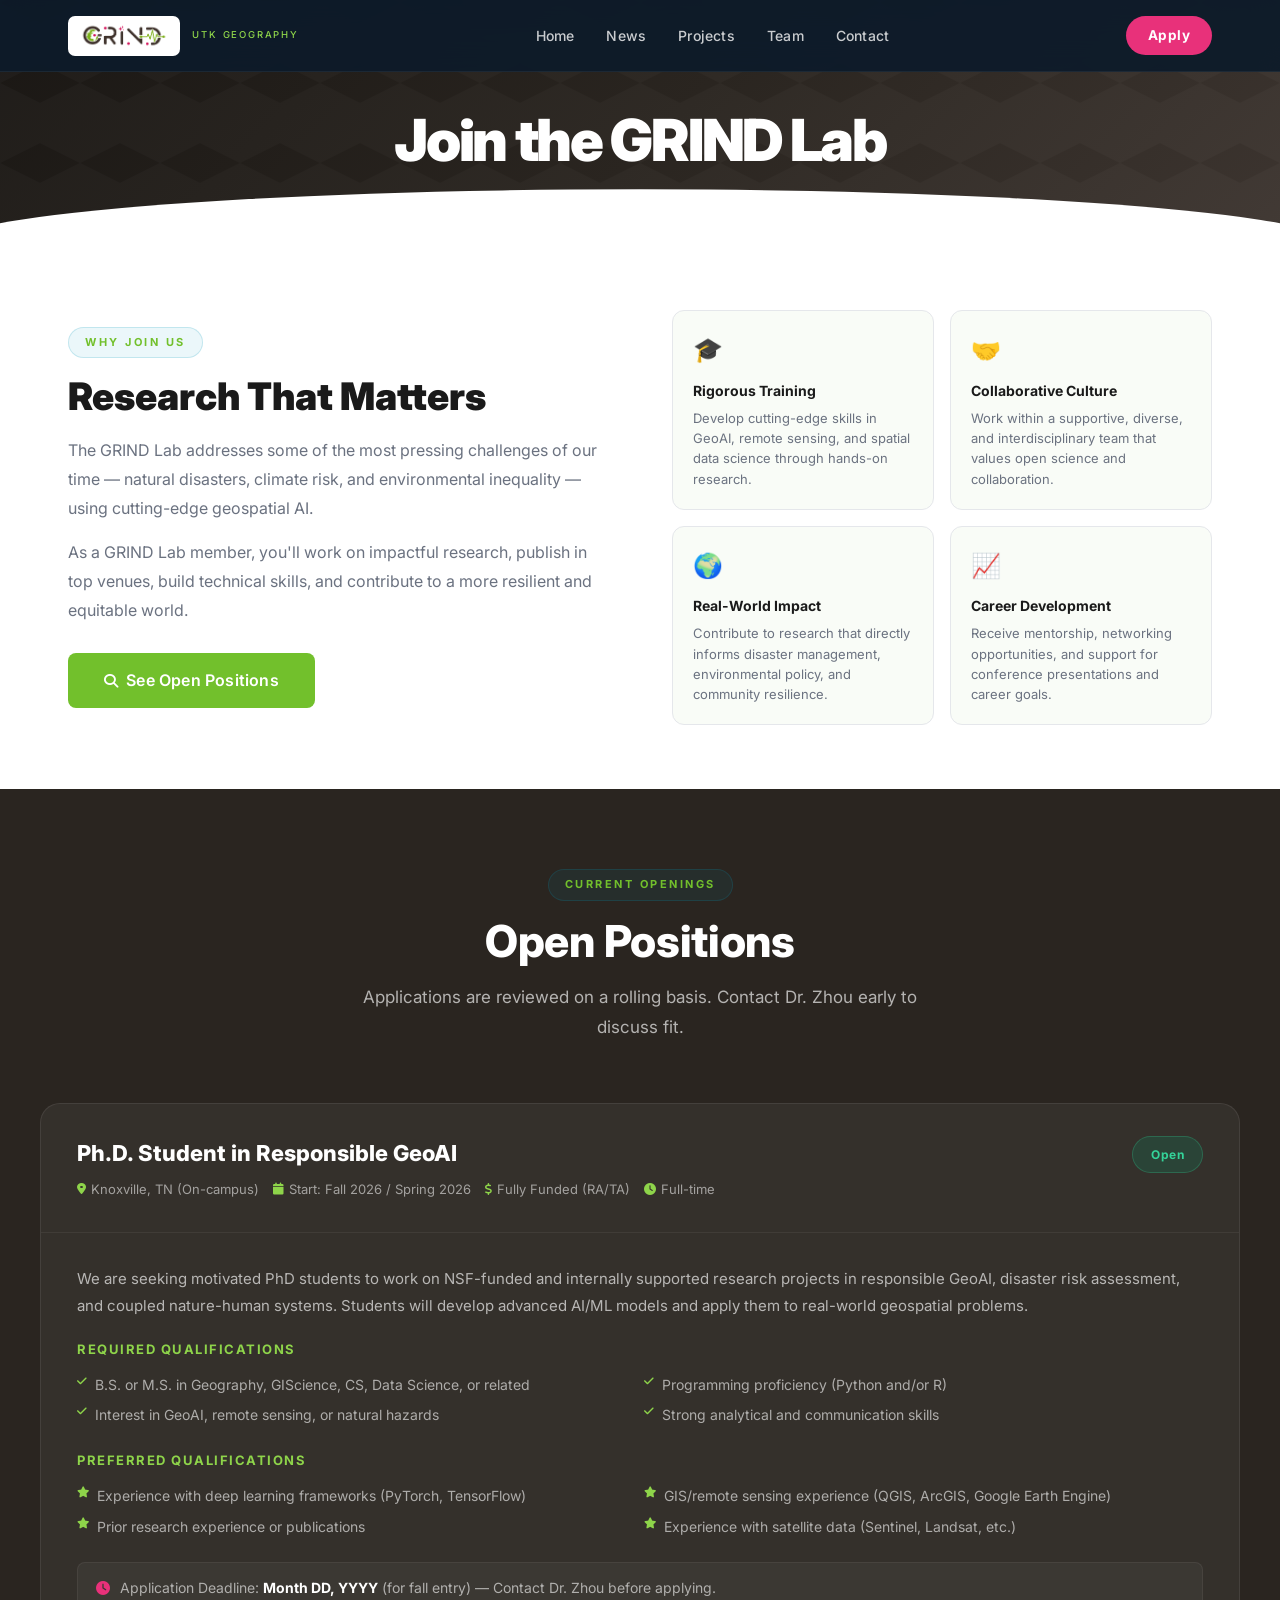
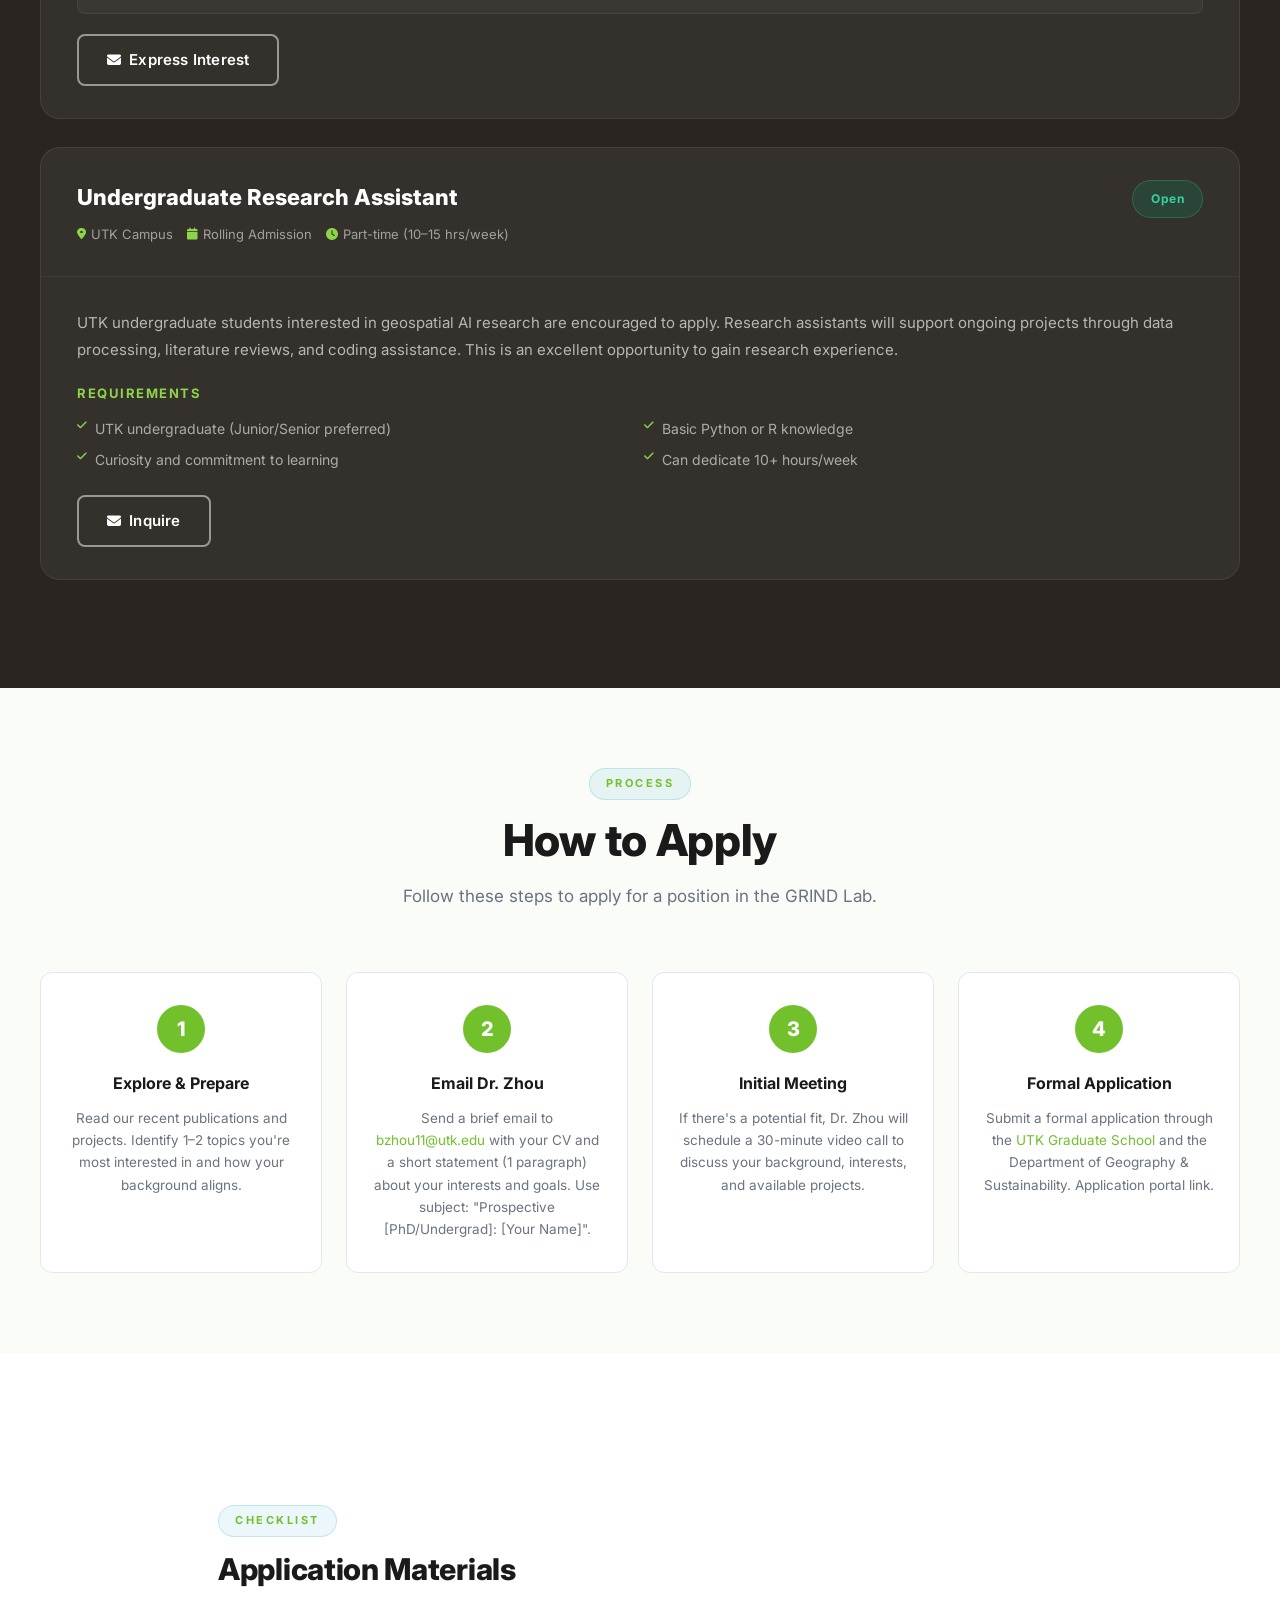
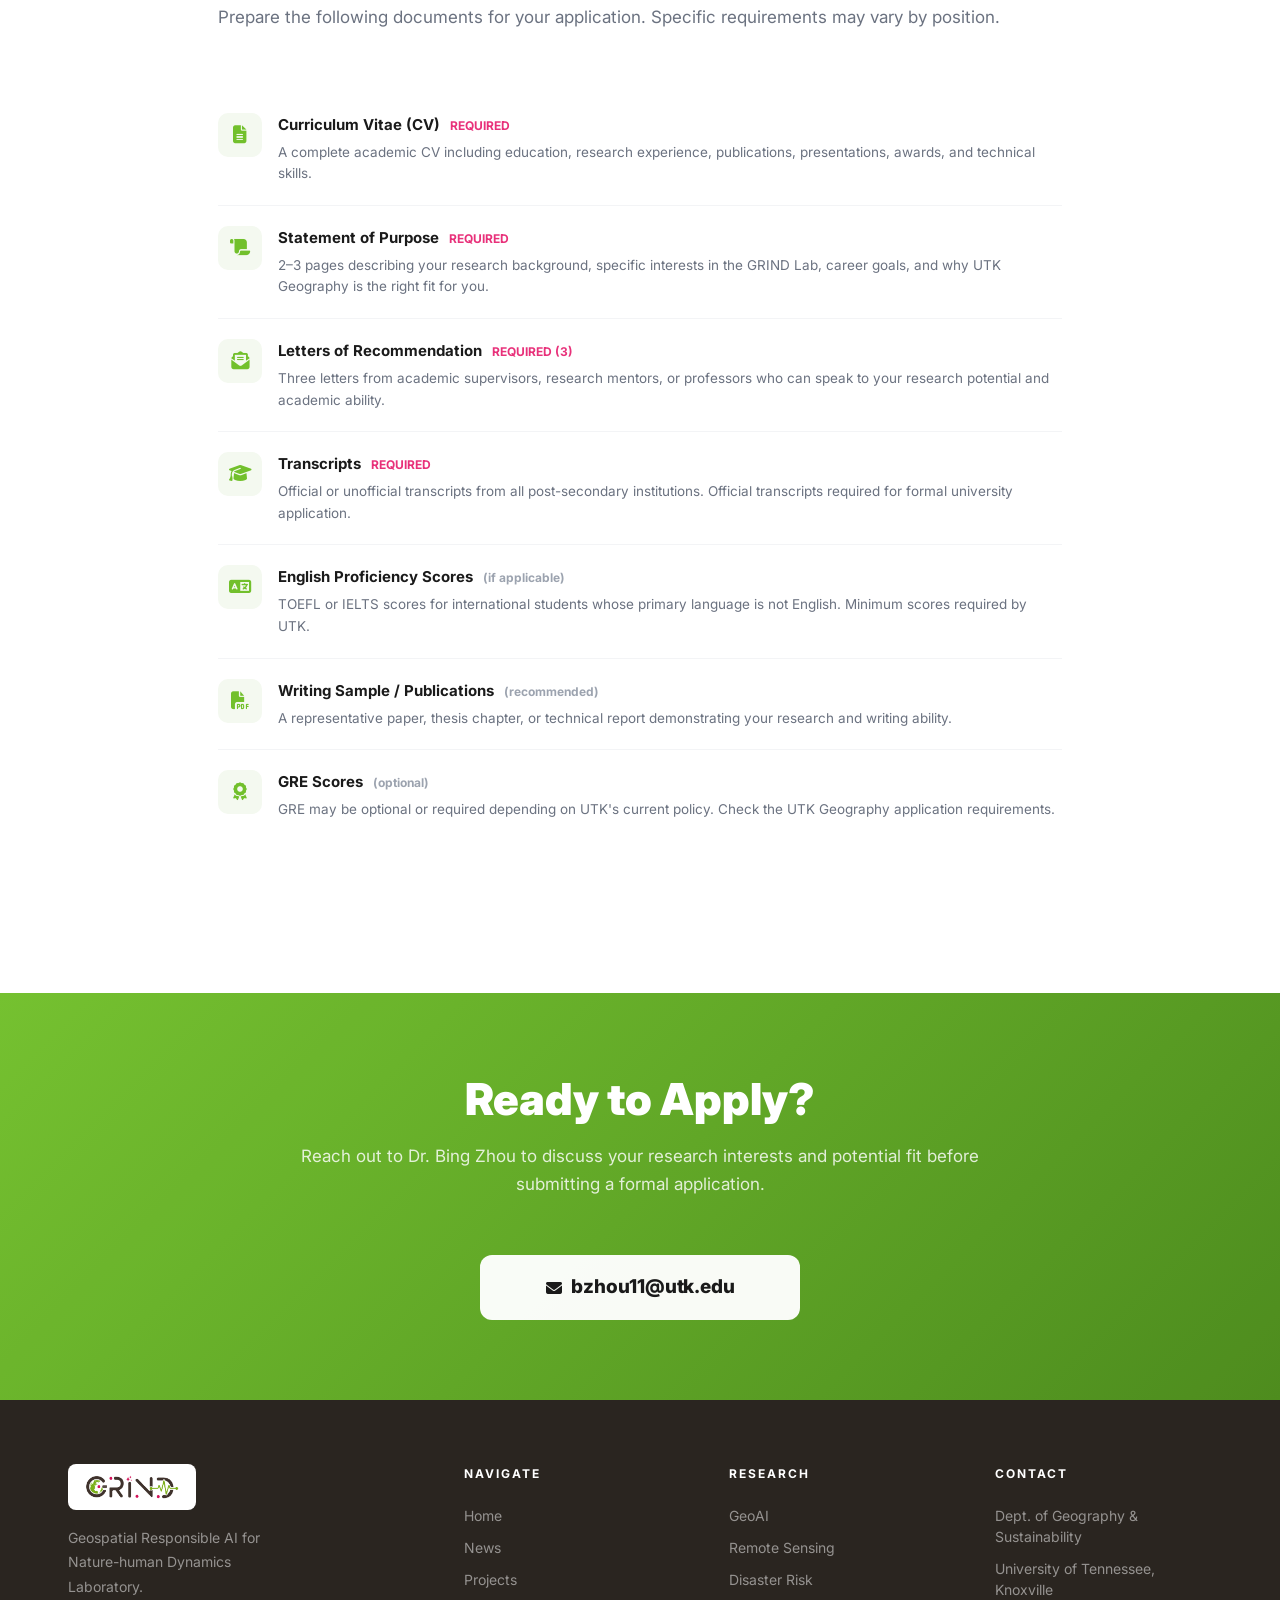
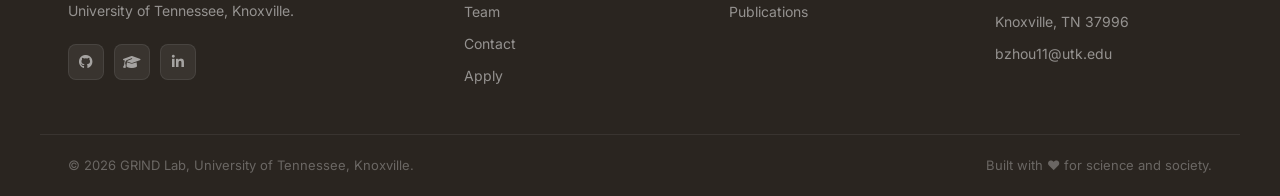
==== commit 1a1f0da6: "Update lab website design and content" ====
--- a/apply.html
+++ b/apply.html
@@ -5,7 +5,7 @@
   <meta charset="UTF-8">
   <meta name="viewport" content="width=device-width, initial-scale=1.0">
   <meta name="description"
-    content="Apply to the GRIND Lab — PhD, MS, postdoc, and undergrad research opportunities at UTK.">
+    content="Apply to the GRIND Lab — PhD and undergraduate research opportunities at UTK.">
   <title>Apply — GRIND Lab</title>
   <link rel="icon" type="image/svg+xml" href="assets/images/logo/Lab_Logo_ver01.png">
   <link rel="preconnect" href="https://fonts.googleapis.com">
@@ -350,6 +350,73 @@
           grid-template-columns: 1fr;
         }
       }
+  
+    /* Compact Apply hero */
+    .page-hero {
+      min-height: 300px !important;
+      height: auto !important;
+      padding: 74px 28px 52px !important;
+    }
+
+    .page-hero-content {
+      max-width: 900px;
+      margin: 0 auto;
+      text-align: center;
+    }
+
+    .page-hero .breadcrumb {
+      display: none !important;
+    }
+
+    .page-hero-eyebrow {
+      margin-bottom: 18px !important;
+    }
+
+    .page-hero h1 {
+      margin-bottom: 16px !important;
+    }
+
+    .page-hero p {
+      max-width: 690px;
+      margin: 0 auto !important;
+    }
+
+    .cta-email-static {
+      display: inline-flex;
+      align-items: center;
+      justify-content: center;
+      gap: 10px;
+      margin-top: 24px;
+      padding: 17px 28px;
+      min-width: 320px;
+      border-radius: 12px;
+      background: rgba(255, 255, 255, 0.96);
+      color: var(--text-dark);
+      font-size: 19px;
+      font-weight: 800;
+      letter-spacing: -0.01em;
+      user-select: text;
+      cursor: default;
+    }
+
+    .cta-email-static i {
+      font-size: 16px;
+    }
+
+    @media (max-width: 768px) {
+      .page-hero {
+        min-height: 270px !important;
+        padding: 62px 22px 44px !important;
+      }
+
+      .cta-email-static {
+        min-width: 0;
+        width: 100%;
+        max-width: 360px;
+        font-size: 17px;
+      }
+    }
+
   </style>
 </head>
 
@@ -387,16 +454,13 @@
 
   <!-- Page Hero -->
   <section class="page-hero">
+
     <div class="page-hero-content">
-      <div class="breadcrumb">
-        <a href="index.html">Home</a>
-        <i class="fas fa-chevron-right"></i>
-        <span>Apply</span>
-      </div>
-      <div class="page-hero-eyebrow">Opportunities</div>
+
       <h1>Join the GRIND Lab</h1>
-      <p>We are looking for passionate, motivated researchers to join our team. See current openings below.</p>
-    </div>
+
+    </div>
+
   </section>
 
   <!-- ═══════════════════════════════════════
@@ -491,7 +555,7 @@
 
           <div class="position-deadline">
             <i class="fas fa-clock"></i>
-            <span>Application Deadline: <strong>PLACEHOLDER: Month DD, YYYY</strong> (for fall entry) — Contact Dr. Zhou
+            <span>Application Deadline: <strong>Month DD, YYYY</strong> (for fall entry) — Contact Dr. Zhou
               before applying.</span>
           </div>
 
@@ -501,41 +565,7 @@
         </div>
       </div>
 
-      <!-- Position 2: Postdoc (Placeholder) -->
-      <div class="position-card fade-up">
-        <div class="position-header">
-          <div class="position-title-group">
-            <div class="position-title">Postdoctoral Researcher — PLACEHOLDER: Research Area</div>
-            <div class="position-meta">
-              <span><i class="fas fa-map-marker-alt"></i> Knoxville, TN</span>
-              <span><i class="fas fa-calendar"></i> Start: PLACEHOLDER</span>
-              <span><i class="fas fa-clock"></i> 1–2 Year Appointment</span>
-            </div>
-          </div>
-          <span class="position-status reviewing">Reviewing</span>
-        </div>
-        <div class="position-body">
-          <p>PLACEHOLDER: Description of postdoc position. We are seeking a postdoctoral researcher with expertise in
-            [PLACEHOLDER: research area]. The candidate will lead a research project on [PLACEHOLDER topic], mentor
-            graduate students, and contribute to grant writing.</p>
-          <div class="position-requirements">
-            <h4>Required Qualifications</h4>
-            <ul class="req-list">
-              <li><i class="fas fa-check"></i> Ph.D. in relevant field</li>
-              <li><i class="fas fa-check"></i> Strong publication record</li>
-              <li><i class="fas fa-check"></i> PLACEHOLDER: Specific technical skill</li>
-              <li><i class="fas fa-check"></i> PLACEHOLDER: Specific domain expertise</li>
-            </ul>
-          </div>
-          <div class="position-deadline">
-            <i class="fas fa-clock"></i>
-            <span>Deadline: <strong>PLACEHOLDER: Open until filled</strong></span>
-          </div>
-          <a href="contact.html" class="btn btn-outline-white"><i class="fas fa-envelope"></i> Express Interest</a>
-        </div>
-      </div>
-
-      <!-- Position 3: Undergrad -->
+      <!-- Position 2: Undergrad -->
       <div class="position-card fade-up">
         <div class="position-header">
           <div class="position-title-group">
@@ -589,9 +619,9 @@
         <div class="step-card fade-up" data-delay="100">
           <div class="step-num">2</div>
           <h3>Email Dr. Zhou</h3>
-          <p>Send a brief email to <a href="mailto:bzhou@utk.edu" style="color:var(--accent);">bzhou@utk.edu</a> with
+          <p>Send a brief email to <a href="mailto:bzhou11@utk.edu" style="color:var(--accent);">bzhou11@utk.edu</a> with
             your CV and a short statement (1 paragraph) about your interests and goals. Use subject: "Prospective
-            [PhD/Postdoc/Undergrad]: [Your Name]".</p>
+            [PhD/Undergrad]: [Your Name]".</p>
         </div>
         <div class="step-card fade-up" data-delay="200">
           <div class="step-num">3</div>
@@ -604,7 +634,7 @@
           <h3>Formal Application</h3>
           <p>Submit a formal application through the <a href="https://gradschool.utk.edu/" target="_blank"
               rel="noopener" style="color:var(--accent);">UTK Graduate School</a> and the Department of Geography &amp;
-            Sustainability. PLACEHOLDER: Application portal link.</p>
+            Sustainability. Application portal link.</p>
         </div>
       </div>
     </div>
@@ -664,7 +694,7 @@
           <div class="material-text">
             <h4>English Proficiency Scores <span style="color:var(--text-light);font-size:12px;margin-left:6px;">(if
                 applicable)</span></h4>
-            <p>TOEFL or IELTS scores for international students whose primary language is not English. PLACEHOLDER:
+            <p>TOEFL or IELTS scores for international students whose primary language is not English. 
               Minimum scores required by UTK.</p>
           </div>
         </div>
@@ -683,7 +713,7 @@
           <div class="material-icon"><i class="fas fa-award"></i></div>
           <div class="material-text">
             <h4>GRE Scores <span style="color:var(--text-light);font-size:12px;margin-left:6px;">(optional)</span></h4>
-            <p>PLACEHOLDER: GRE may be optional or required depending on UTK's current policy. Check the UTK Geography
+            <p>GRE may be optional or required depending on UTK's current policy. Check the UTK Geography
               application requirements.</p>
           </div>
         </div>
@@ -697,9 +727,9 @@
       <h2>Ready to Apply?</h2>
       <p>Reach out to Dr. Bing Zhou to discuss your research interests and potential fit before submitting a formal
         application.</p>
-      <div class="cta-actions">
-        <a href="mailto:bzhou@utk.edu" class="btn btn-white btn-lg"><i class="fas fa-envelope"></i> Email Dr. Zhou</a>
-        <a href="contact.html" class="btn btn-outline-white btn-lg"><i class="fas fa-comment"></i> Contact Form</a>
+      <div class="cta-email-static">
+        <i class="fas fa-envelope"></i>
+        <span>bzhou11@utk.edu</span>
       </div>
     </div>
   </section>
@@ -711,10 +741,9 @@
         <img src="assets/images/logo/Lab_Logo_ver01.png" alt="GRIND Lab">
         <p>Geospatial Responsible AI for Nature-human Dynamics Laboratory.<br>University of Tennessee, Knoxville.</p>
         <div class="footer-social">
-          <a href="#" aria-label="Twitter"><i class="fab fa-x-twitter"></i></a>
-          <a href="#" aria-label="GitHub"><i class="fab fa-github"></i></a>
-          <a href="#" aria-label="Scholar"><i class="fas fa-graduation-cap"></i></a>
-          <a href="#" aria-label="LinkedIn"><i class="fab fa-linkedin-in"></i></a>
+          <a href="https://github.com/bzbarrett" target="_blank" rel="noopener noreferrer" aria-label="GitHub"><i class="fab fa-github"></i></a>
+          <a href="https://scholar.google.com/citations?user=ehw9A-EAAAAJ" target="_blank" rel="noopener noreferrer" aria-label="Google Scholar"><i class="fas fa-graduation-cap"></i></a>
+          <a href="https://www.linkedin.com/in/bing-zhou-a90b98239/" target="_blank" rel="noopener noreferrer" aria-label="LinkedIn"><i class="fab fa-linkedin-in"></i></a>
         </div>
       </div>
       <div class="footer-col">
@@ -743,12 +772,12 @@
           <li>Dept. of Geography &amp; Sustainability</li>
           <li>University of Tennessee, Knoxville</li>
           <li>Knoxville, TN 37996</li>
-          <li><a href="mailto:bzhou@utk.edu">bzhou@utk.edu</a></li>
+          <li><a href="mailto:bzhou11@utk.edu">bzhou11@utk.edu</a></li>
         </ul>
       </div>
     </div>
     <div class="footer-bottom container">
-      <span>&copy; 2025 GRIND Lab, University of Tennessee, Knoxville.</span>
+      <span>&copy; 2026 GRIND Lab, University of Tennessee, Knoxville.</span>
       <span>Built with ❤️ for science and society.</span>
     </div>
   </footer>
--- a/assets/css/main.css
+++ b/assets/css/main.css
@@ -158,54 +158,151 @@
 .hamburger.open span:nth-child(2) { opacity: 0; transform: scaleX(0); }
 .hamburger.open span:nth-child(3) { transform: translateY(-7px) rotate(-45deg); }
 
-/* ── Page Hero (inner pages) ── */
-.page-hero {
-  background: linear-gradient(135deg, var(--secondary) 0%, var(--primary) 50%, var(--primary-light) 100%);
-  padding: calc(var(--nav-height) + 60px) 28px 70px;
-  text-align: center;
-  position: relative;
-  overflow: hidden;
-}
-.page-hero::before {
-  content: '';
-  position: absolute; inset: 0;
-  background: url("data:image/svg+xml,%3Csvg width='80' height='80' viewBox='0 0 80 80' xmlns='http://www.w3.org/2000/svg'%3E%3Cg fill='%23ffffff' fill-opacity='0.025'%3E%3Cpath d='M40 0L80 20V60L40 80L0 60V20L40 0z'/%3E%3C/g%3E%3C/svg%3E") center/80px;
-}
-.page-hero::after {
-  content: '';
-  position: absolute; bottom: -1px; left: 0; right: 0;
-  height: 60px;
-  background: var(--white);
-  clip-path: ellipse(55% 100% at 50% 100%);
-}
-.page-hero-content { position: relative; z-index: 1; max-width: 720px; margin: 0 auto; }
-.page-hero-eyebrow {
-  display: inline-block;
-  background: rgba(78,205,196,0.15);
-  color: var(--accent-light);
-  font-size: 11px;
-  font-weight: 600;
-  letter-spacing: 2.5px;
-  text-transform: uppercase;
-  padding: 6px 18px;
-  border-radius: 50px;
-  margin-bottom: 18px;
-  border: 1px solid rgba(78,205,196,0.25);
-}
-.page-hero h1 {
-  font-size: clamp(34px, 5vw, 54px);
-  font-weight: 900;
-  color: var(--white);
-  margin-bottom: 16px;
-  line-height: 1.15;
-  letter-spacing: -0.5px;
-}
-.page-hero p {
-  font-size: 18px;
-  color: rgba(255,255,255,0.7);
-  max-width: 520px;
-  margin: 0 auto;
-  line-height: 1.7;
+/* ── Page Hero (inner pages) ──
+   Shared by News / Projects / Team / Contact / Apply.
+   Compact dark header, white title, curved white bottom.
+────────────────────────────────────────────────────────────── */
+html body .page-hero {
+  position: relative !important;
+  width: 100% !important;
+  min-height: 245px !important;
+  height: auto !important;
+
+  margin: 0 !important;
+  padding: calc(var(--nav-height) + 38px) 28px 76px !important;
+
+  display: flex !important;
+  align-items: center !important;
+  justify-content: center !important;
+
+  text-align: center !important;
+  overflow: hidden !important;
+
+  background:
+    linear-gradient(
+      135deg,
+      var(--secondary) 0%,
+      var(--primary) 52%,
+      var(--primary-light) 100%
+    ) !important;
+
+  border: 0 !important;
+}
+
+/* subtle original-style pattern */
+html body .page-hero::before {
+  content: '' !important;
+  display: block !important;
+  position: absolute !important;
+  inset: 0 !important;
+
+  background:
+    url("data:image/svg+xml,%3Csvg width='80' height='80' viewBox='0 0 80 80' xmlns='http://www.w3.org/2000/svg'%3E%3Cg fill='%23ffffff' fill-opacity='0.025'%3E%3Cpath d='M40 0L80 20V60L40 80L0 60V20L40 0z'/%3E%3C/g%3E%3C/svg%3E")
+    center / 80px !important;
+
+  pointer-events: none !important;
+}
+
+/* curved white bottom */
+html body .page-hero::after {
+  content: '' !important;
+  display: block !important;
+
+  position: absolute !important;
+  left: 0 !important;
+  right: 0 !important;
+  bottom: -1px !important;
+
+  height: 58px !important;
+
+  background: var(--white) !important;
+  clip-path: ellipse(55% 100% at 50% 100%) !important;
+
+  pointer-events: none !important;
+}
+
+html body .page-hero .page-hero-content {
+  position: relative !important;
+  z-index: 5 !important;
+
+  width: 100% !important;
+  max-width: 980px !important;
+
+  margin: 0 auto !important;
+  padding: 0 !important;
+
+  text-align: center !important;
+  transform: none !important;
+}
+
+/* Breadcrumbs are not used on the compact inner-page hero */
+html body .page-hero .breadcrumb {
+  display: none !important;
+}
+
+/* Eyebrow and descriptions are intentionally hidden if old markup remains */
+html body .page-hero .page-hero-eyebrow,
+html body .page-hero p {
+  display: none !important;
+}
+
+html body .page-hero h1 {
+  position: relative !important;
+  z-index: 6 !important;
+
+  margin: 0 !important;
+
+  color: var(--white) !important;
+
+  font-size: clamp(40px, 4.8vw, 58px) !important;
+  font-weight: 900 !important;
+
+  line-height: 1.04 !important;
+  letter-spacing: -0.04em !important;
+
+  opacity: 1 !important;
+  visibility: visible !important;
+  transform: none !important;
+}
+
+/* Tablet */
+@media (max-width: 768px) {
+  html body .page-hero {
+    min-height: 220px !important;
+    padding:
+      calc(var(--nav-height) + 30px)
+      22px
+      68px !important;
+  }
+
+  html body .page-hero::after {
+    height: 50px !important;
+  }
+
+  html body .page-hero h1 {
+    font-size: 40px !important;
+  }
+}
+
+/* Mobile */
+@media (max-width: 520px) {
+  html body .page-hero {
+    min-height: 200px !important;
+    padding:
+      calc(var(--nav-height) + 24px)
+      18px
+      60px !important;
+  }
+
+  html body .page-hero::after {
+    height: 42px !important;
+    clip-path: ellipse(64% 100% at 50% 100%) !important;
+  }
+
+  html body .page-hero h1 {
+    font-size: 33px !important;
+    line-height: 1.08 !important;
+  }
 }
 
 /* ── Layout Helpers ── */
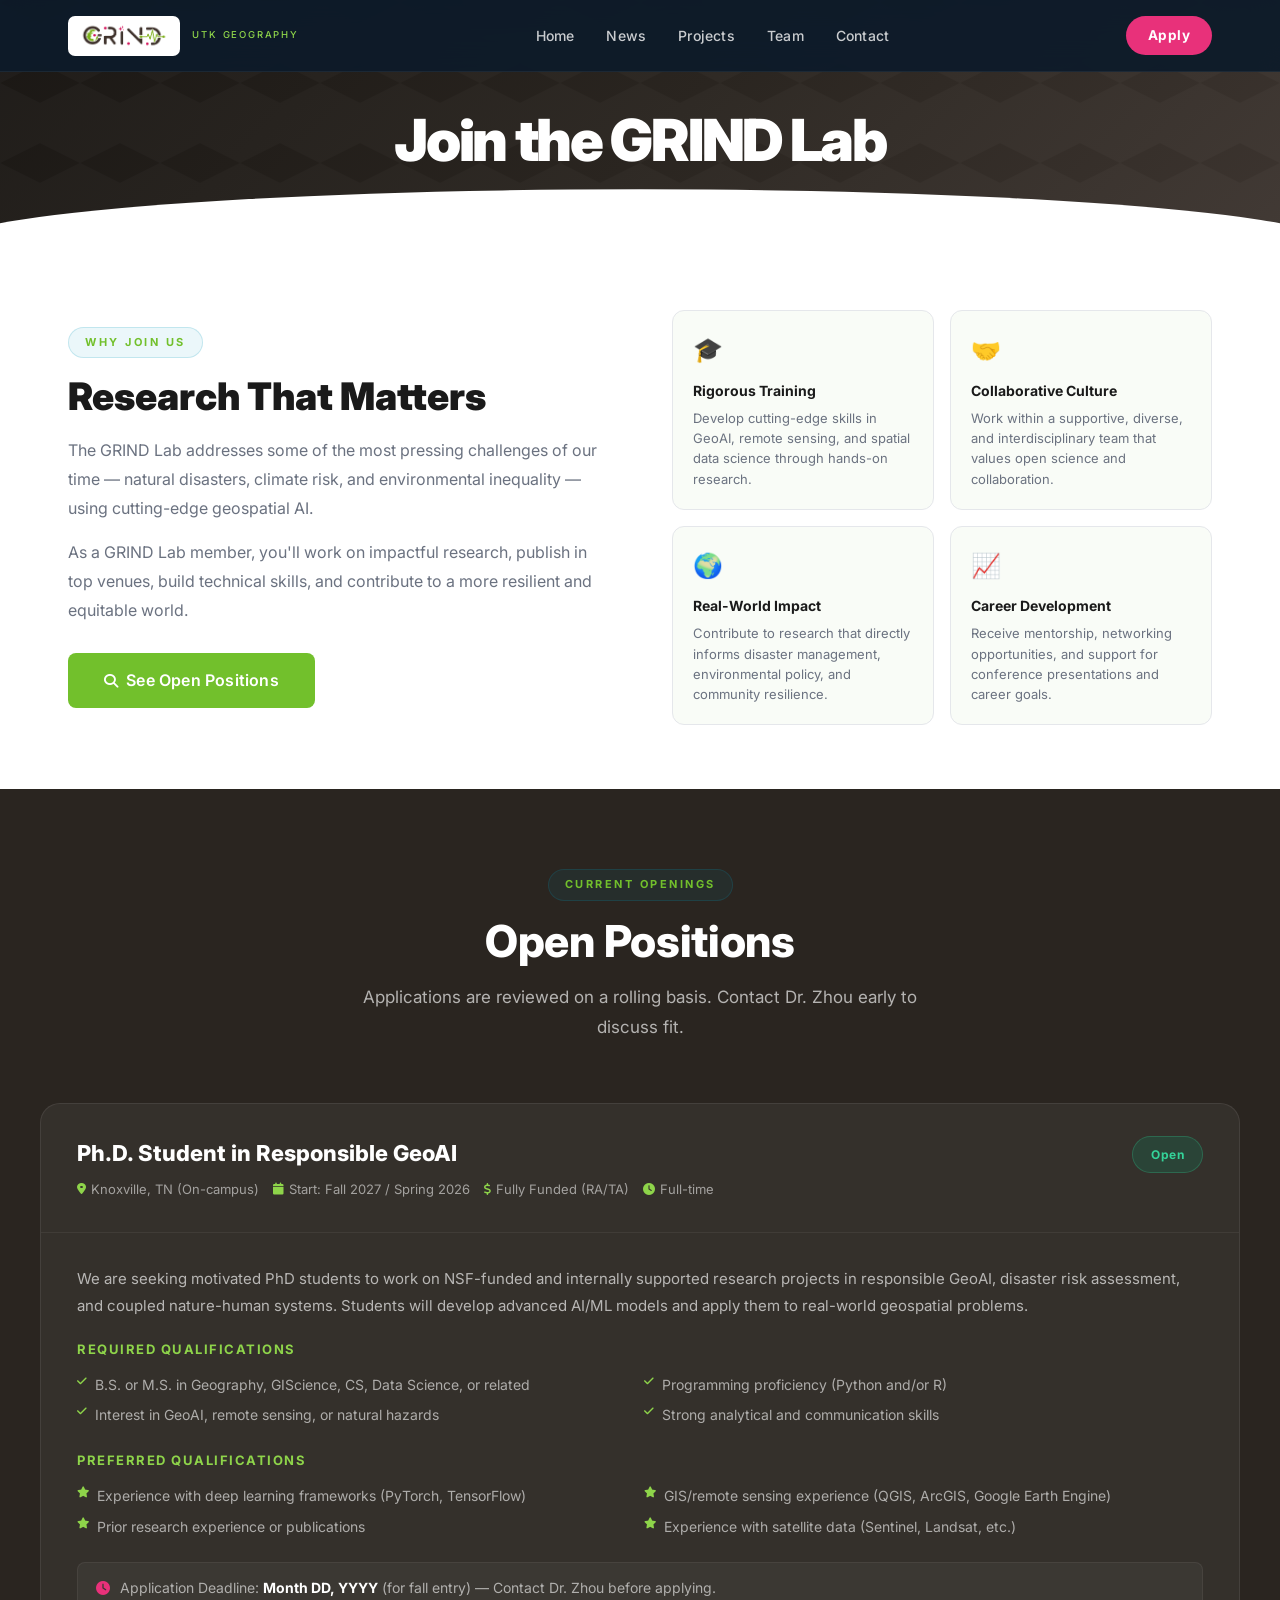
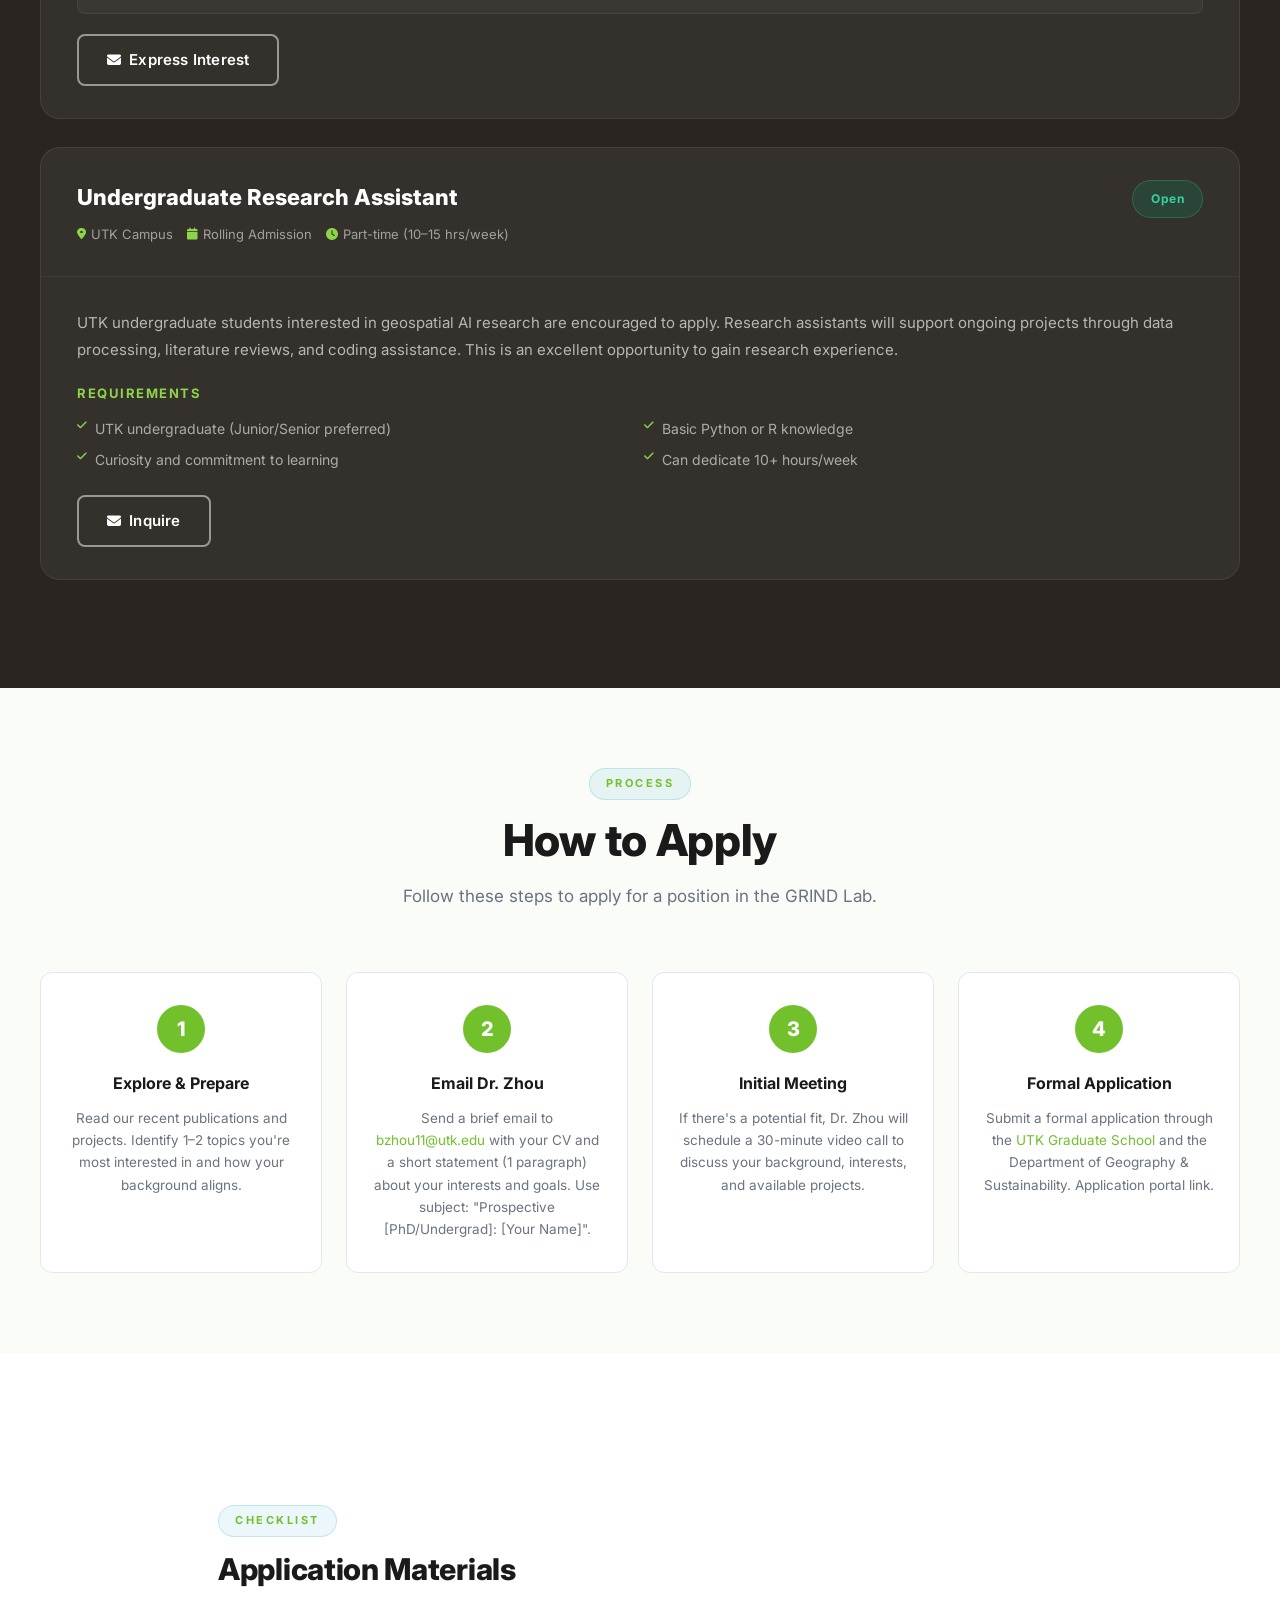
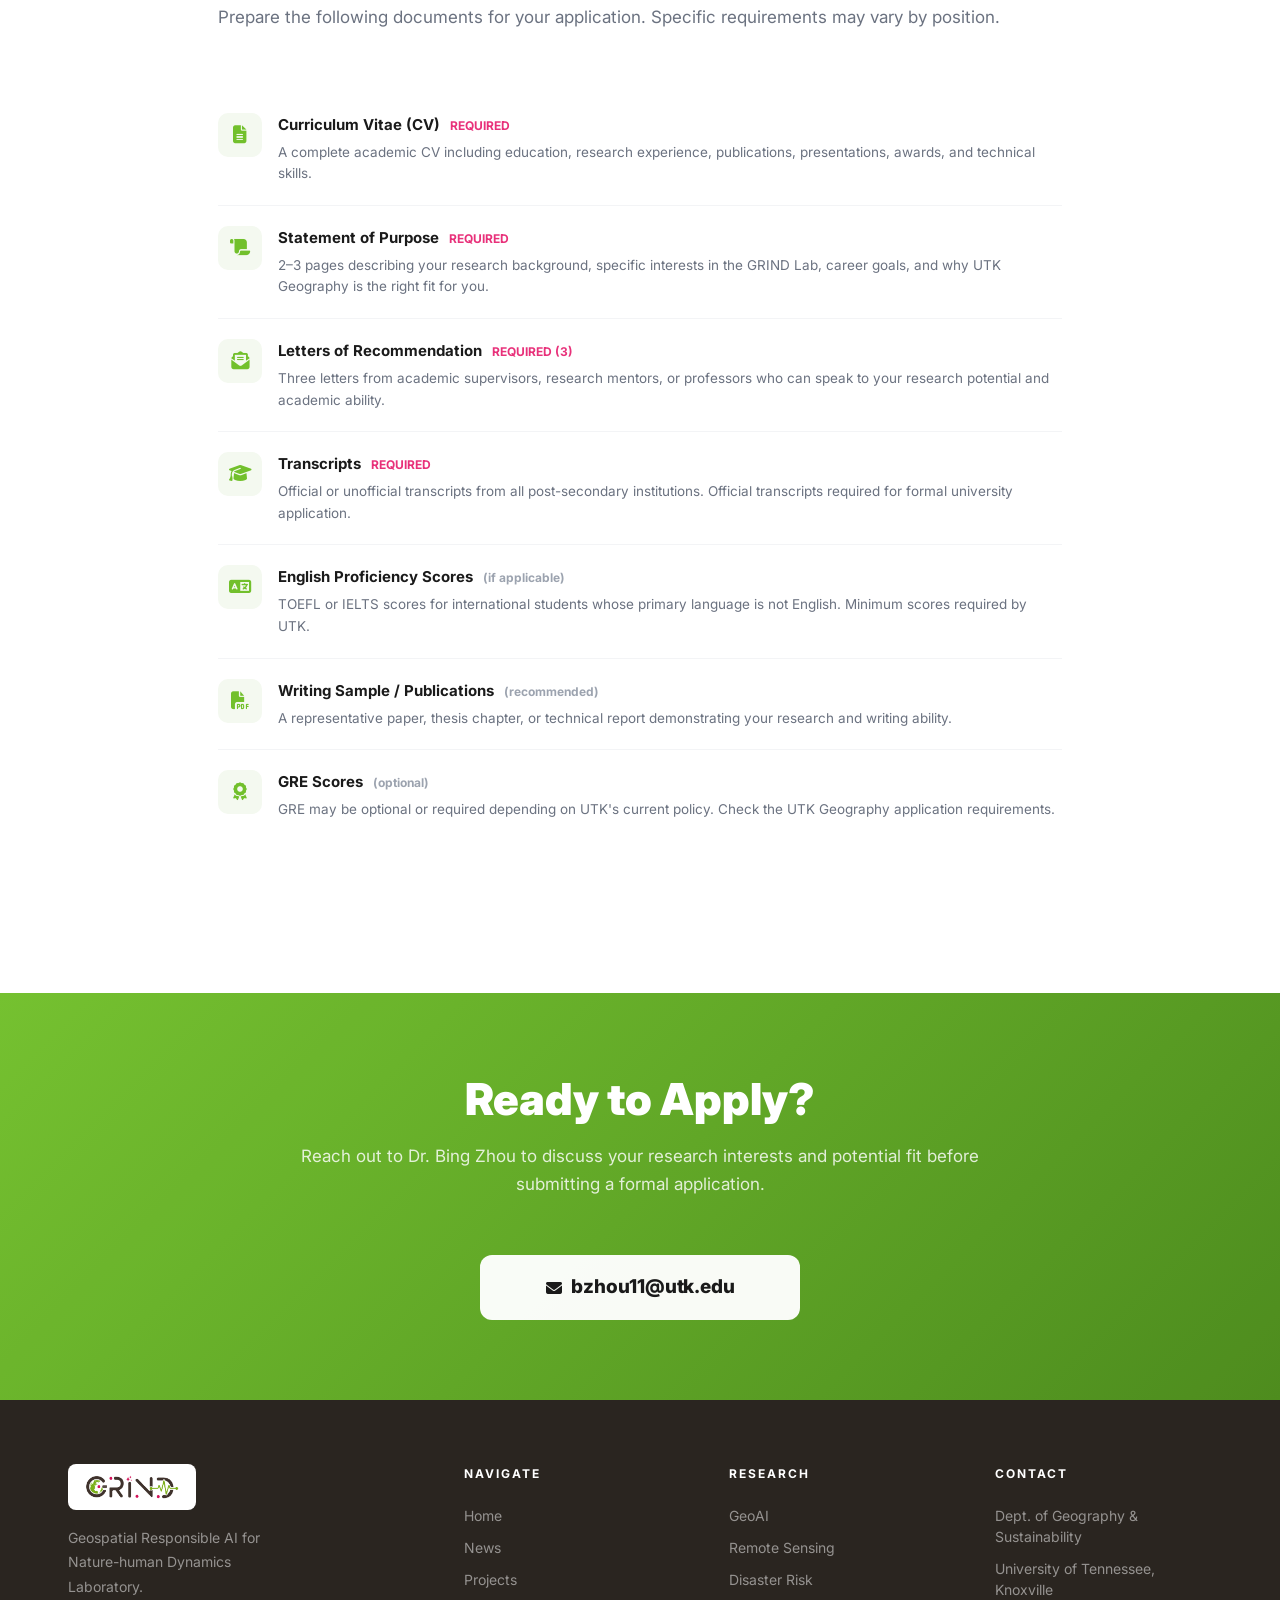
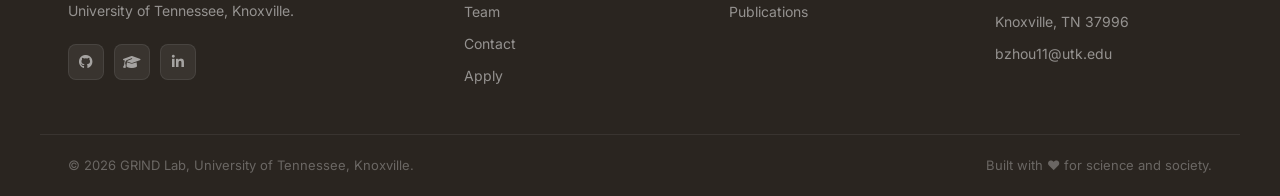
==== commit 392f7e1d: "Update start date for Ph.D. position listing" ====
--- a/apply.html
+++ b/apply.html
@@ -523,7 +523,7 @@
             <div class="position-title">Ph.D. Student in Responsible GeoAI</div>
             <div class="position-meta">
               <span><i class="fas fa-map-marker-alt"></i> Knoxville, TN (On-campus)</span>
-              <span><i class="fas fa-calendar"></i> Start: Fall 2026 / Spring 2026</span>
+              <span><i class="fas fa-calendar"></i> Start: Fall 2027 / Spring 2026</span>
               <span><i class="fas fa-dollar-sign"></i> Fully Funded (RA/TA)</span>
               <span><i class="fas fa-clock"></i> Full-time</span>
             </div>
@@ -786,4 +786,4 @@
   <script src="assets/js/main.js"></script>
 </body>
 
-</html>+</html>
--- a/assets/css/main.css
+++ b/assets/css/main.css
@@ -579,6 +579,50 @@
   .footer-inner { grid-template-columns: 1fr 1fr; padding: 0 20px 40px; }
 }
 @media (max-width: 520px) {
-  .footer-inner { grid-template-columns: 1fr; gap: 32px; }
-  .btn-lg { padding: 13px 28px; font-size: 15px; }
-}
+
+  .footer-inner {
+    grid-template-columns: 1fr;
+    gap: 32px;
+  }
+
+  .btn-lg {
+    padding: 13px 28px;
+    font-size: 15px;
+  }
+
+  /* Mobile navbar spacing */
+  .nav-container {
+    padding-left: 12px;
+    padding-right: 12px;
+    gap: 8px;
+  }
+
+  .nav-brand {
+    gap: 8px;
+    min-width: 0;
+  }
+
+  .nav-logo-img {
+    height: 38px;
+    max-width: 118px;
+    padding: 3px 6px;
+  }
+
+  .nav-logo-sub {
+    font-size: 8px;
+    letter-spacing: 1.25px;
+  }
+
+  .nav-actions {
+    gap: 8px;
+  }
+
+  .btn-apply {
+    padding: 8px 16px;
+    font-size: 12.5px;
+  }
+
+  .hamburger {
+    padding: 4px;
+  }
+}
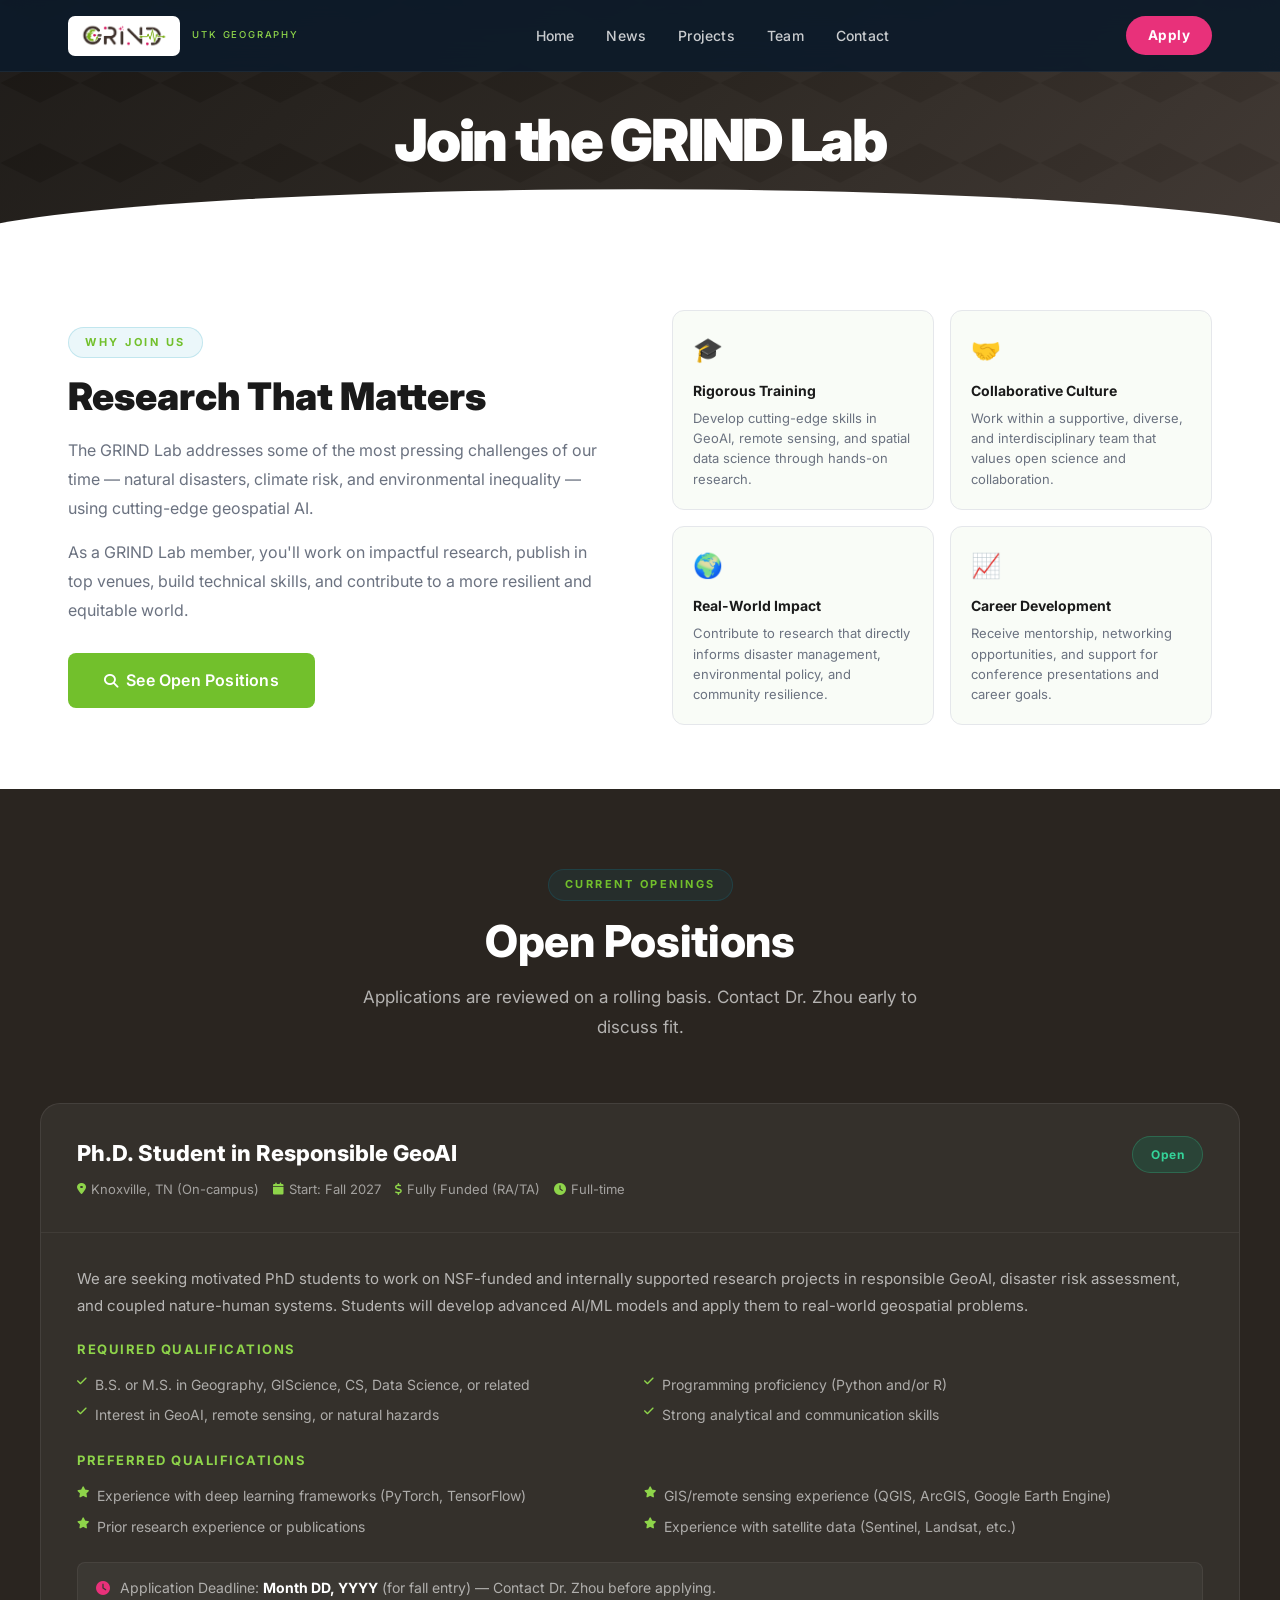
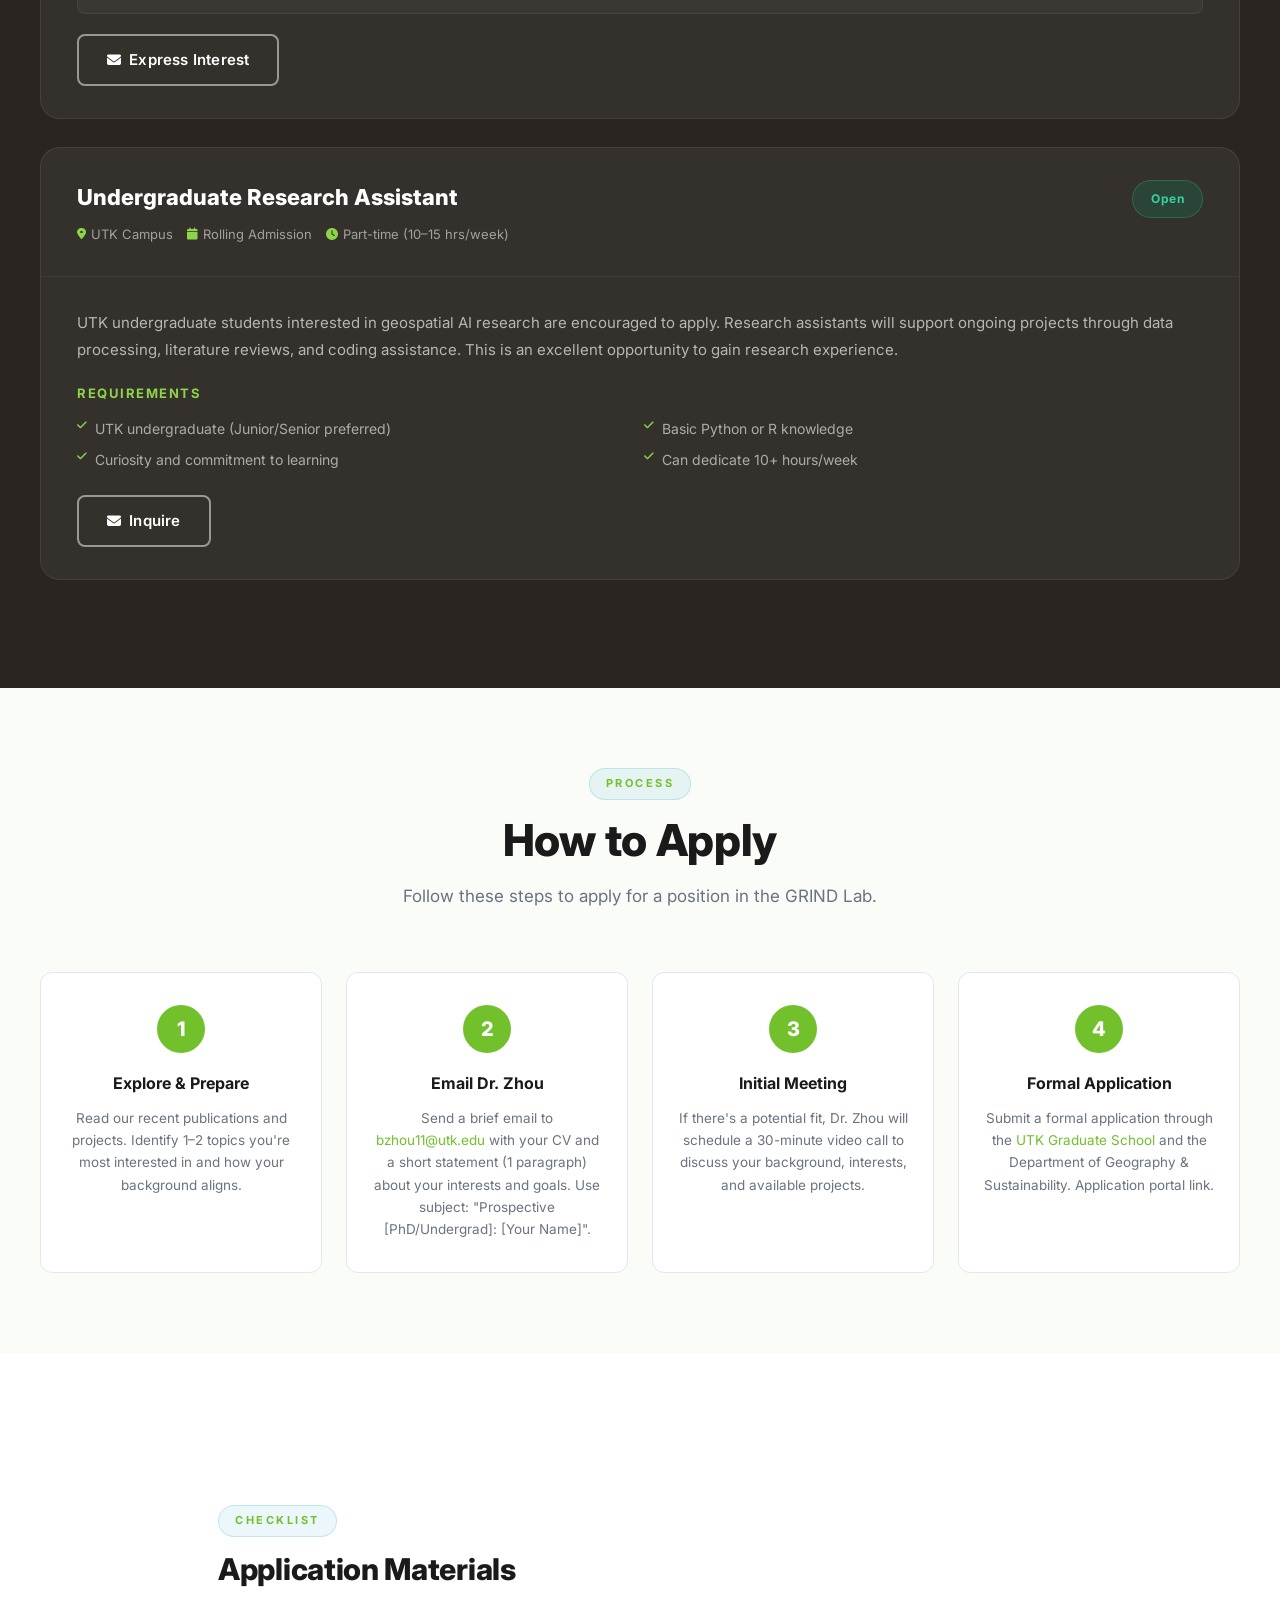
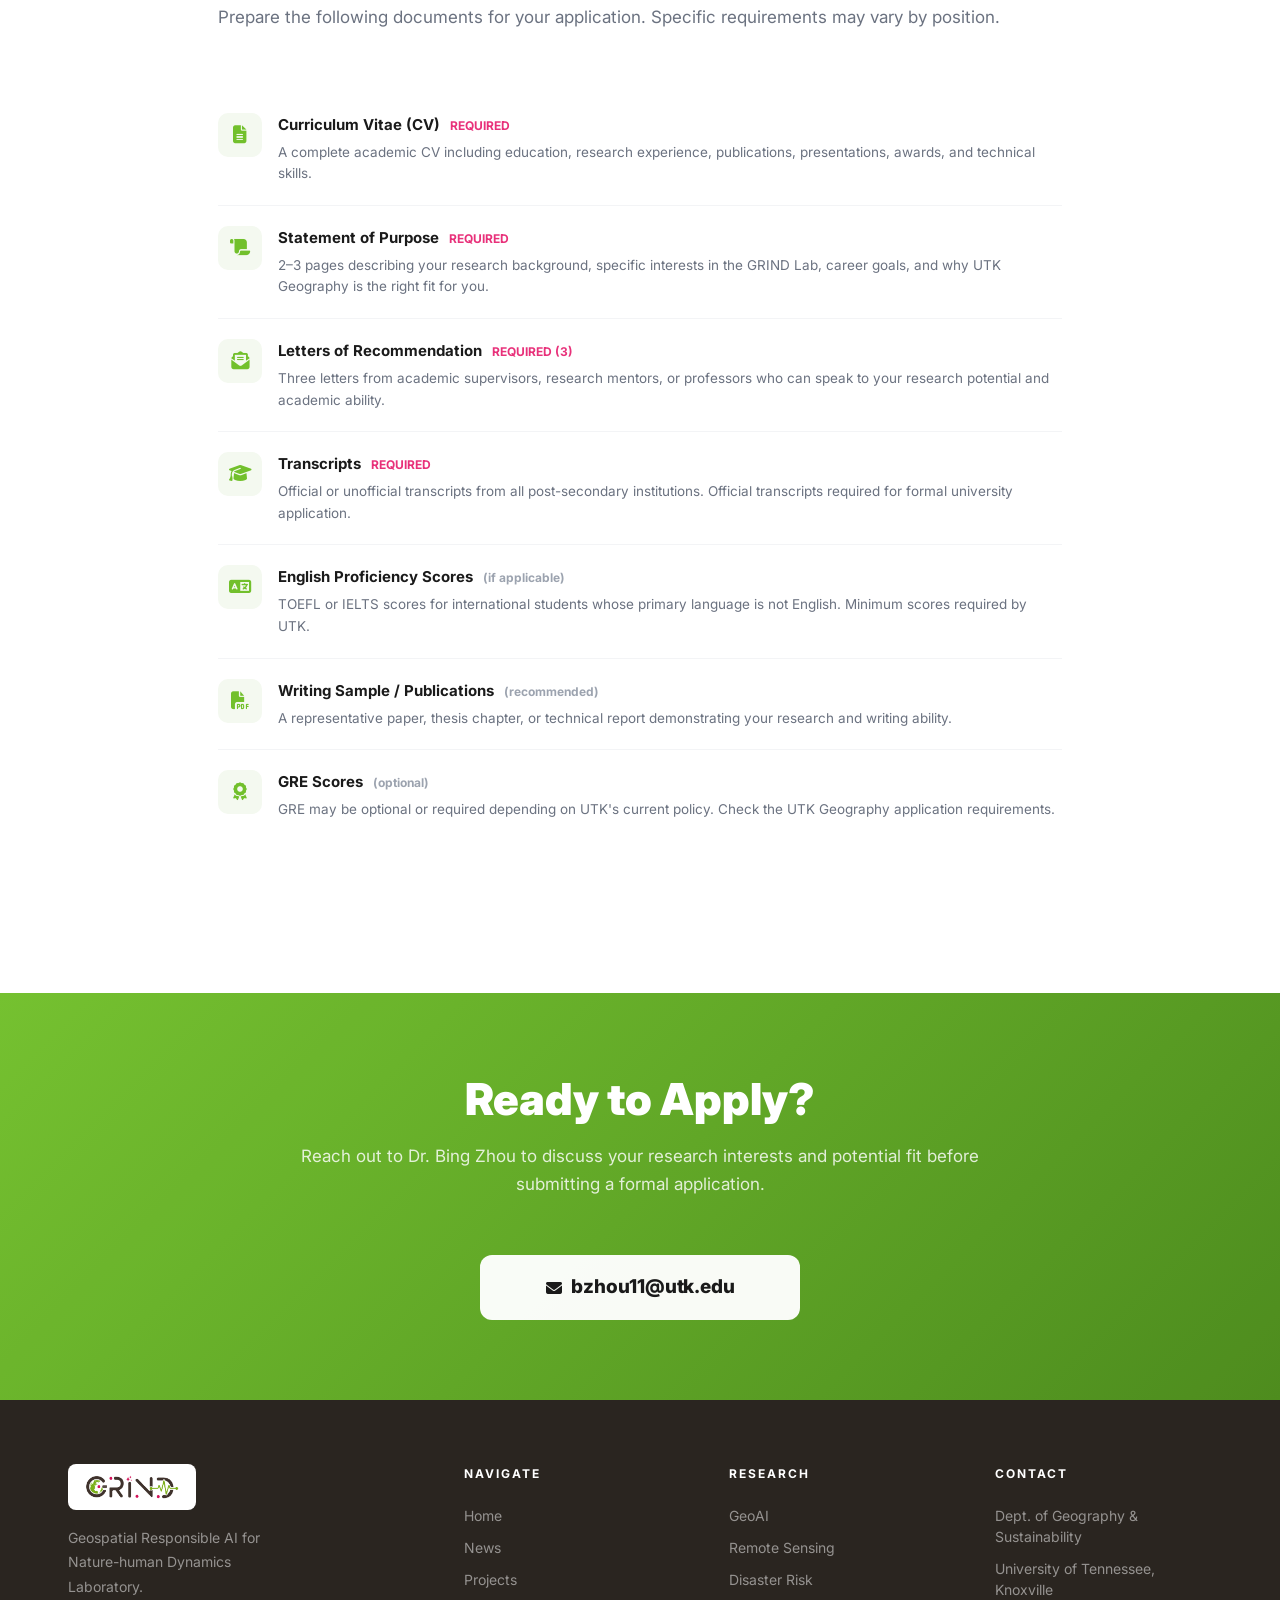
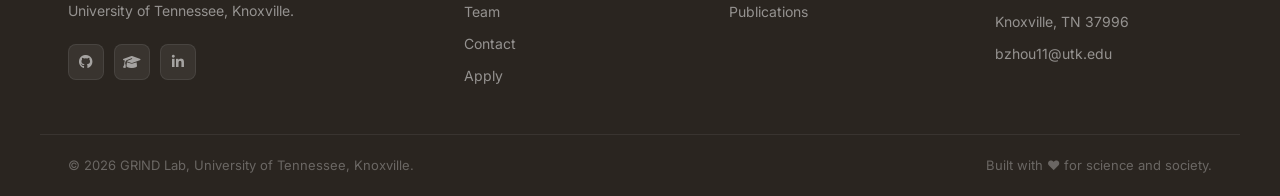
==== commit 0f9b6998: "Update start date for Ph.D. position in apply.html" ====
--- a/apply.html
+++ b/apply.html
@@ -523,7 +523,7 @@
             <div class="position-title">Ph.D. Student in Responsible GeoAI</div>
             <div class="position-meta">
               <span><i class="fas fa-map-marker-alt"></i> Knoxville, TN (On-campus)</span>
-              <span><i class="fas fa-calendar"></i> Start: Fall 2027 / Spring 2026</span>
+              <span><i class="fas fa-calendar"></i> Start: Fall 2027</span>
               <span><i class="fas fa-dollar-sign"></i> Fully Funded (RA/TA)</span>
               <span><i class="fas fa-clock"></i> Full-time</span>
             </div>
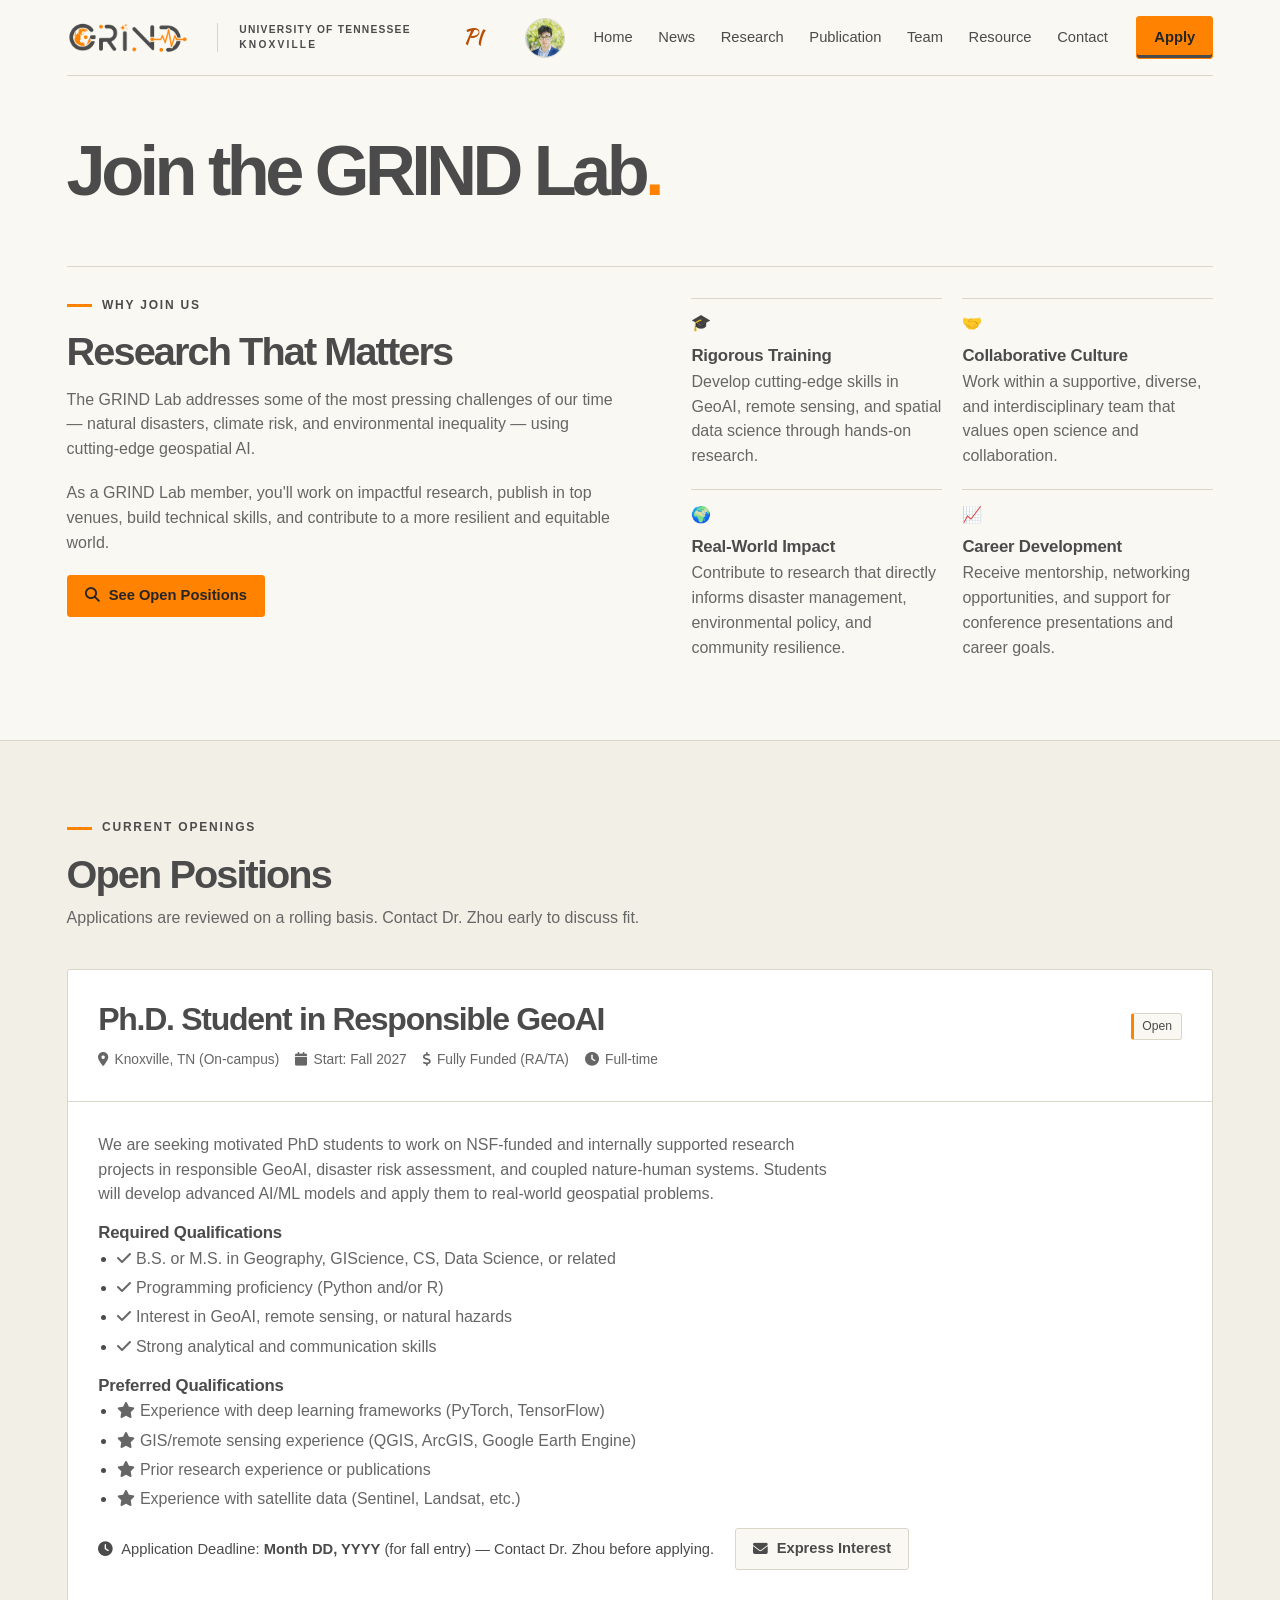
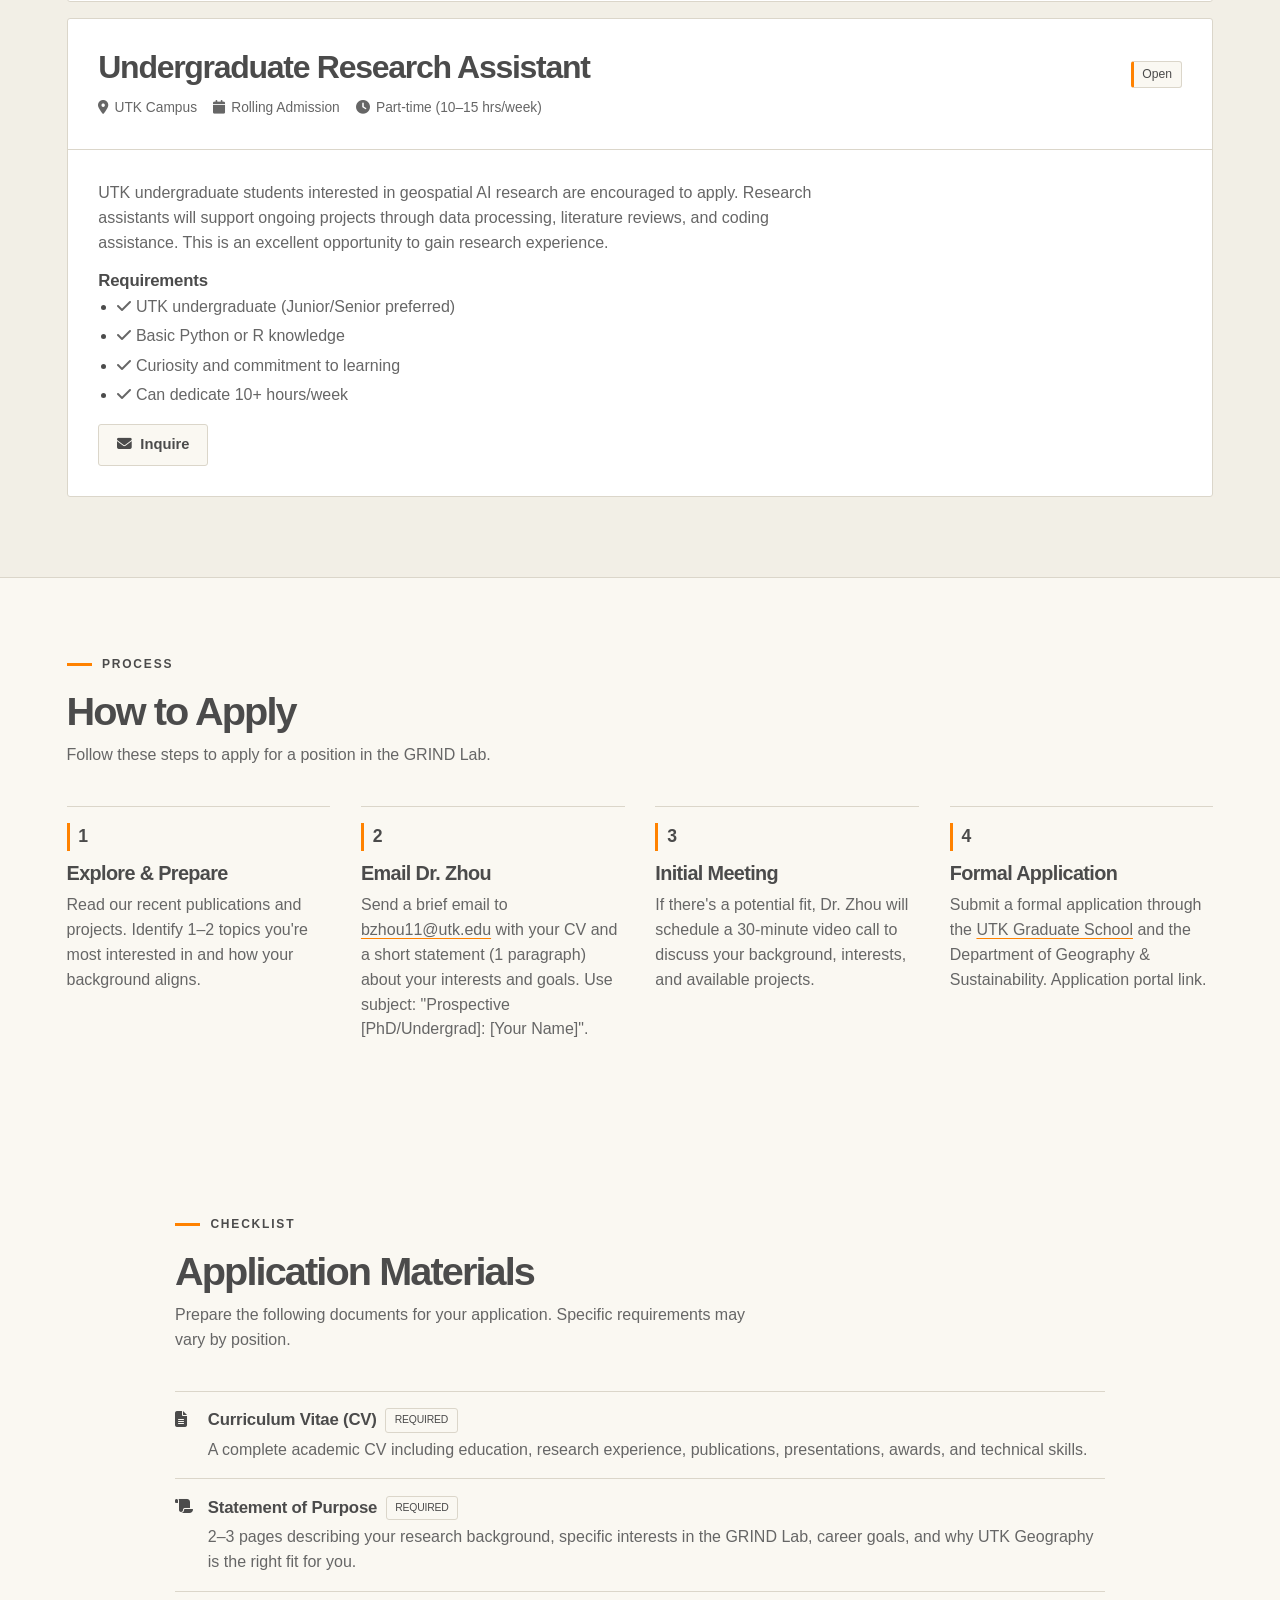
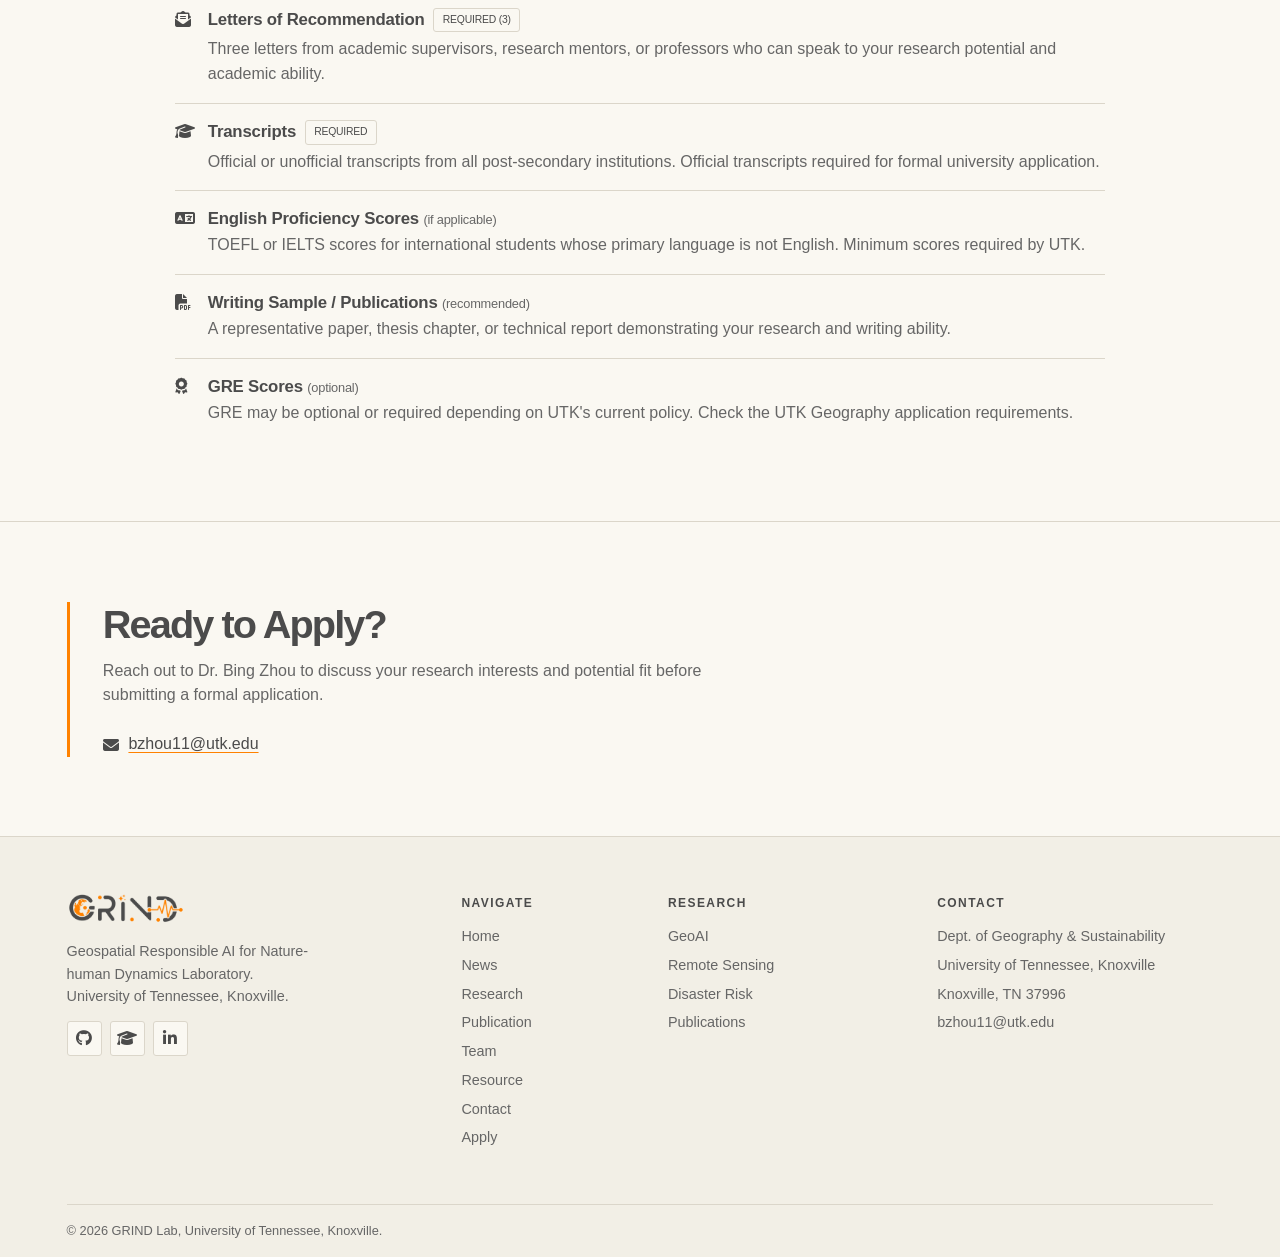
==== commit c042bbfd: "Update the GRIND Lab site and publish the GISER symposium guides Refresh research, publications, and" ====
--- a/apply.html
+++ b/apply.html
@@ -7,452 +7,49 @@
   <meta name="description"
     content="Apply to the GRIND Lab — PhD and undergraduate research opportunities at UTK.">
   <title>Apply — GRIND Lab</title>
-  <link rel="icon" type="image/svg+xml" href="assets/images/logo/Lab_Logo_ver01.png">
-  <link rel="preconnect" href="https://fonts.googleapis.com">
-  <link href="https://fonts.googleapis.com/css2?family=Inter:wght@300;400;500;600;700;800;900&display=swap"
-    rel="stylesheet">
-  <link rel="stylesheet" href="https://cdnjs.cloudflare.com/ajax/libs/font-awesome/6.5.0/css/all.min.css">
+  <meta name="theme-color" content="#faf8f2">
+  <link rel="icon" type="image/png" href="assets/images/logo/grind-icon.png">
+  <link rel="stylesheet" href="assets/fonts/fontawesome/icons.css">
   <link rel="stylesheet" href="assets/css/main.css">
-  <style>
-    /* Apply page specific styles */
-    .apply-intro {
-      max-width: 1200px;
-      margin: 0 auto;
-      padding: 64px 28px;
-      display: grid;
-      grid-template-columns: 1fr 1fr;
-      gap: 64px;
-      align-items: center;
-    }
-
-    .apply-intro-text h2 {
-      font-size: 38px;
-      font-weight: 900;
-      color: var(--text-dark);
-      margin-bottom: 16px;
-      line-height: 1.2;
-    }
-
-    .apply-intro-text p {
-      font-size: 16px;
-      color: var(--text-gray);
-      line-height: 1.8;
-      margin-bottom: 16px;
-    }
-
-    .apply-intro-values {
-      display: grid;
-      grid-template-columns: 1fr 1fr;
-      gap: 16px;
-    }
-
-    .apply-value {
-      background: var(--lighter);
-      border: 1px solid var(--border);
-      border-radius: var(--radius);
-      padding: 20px;
-    }
-
-    .apply-value-icon {
-      font-size: 24px;
-      margin-bottom: 10px;
-    }
-
-    .apply-value h4 {
-      font-size: 14px;
-      font-weight: 700;
-      color: var(--text-dark);
-      margin-bottom: 6px;
-    }
-
-    .apply-value p {
-      font-size: 13px;
-      color: var(--text-gray);
-      line-height: 1.55;
-      margin: 0;
-    }
-
-    .positions-section {
-      background: var(--primary);
-      padding: 80px 28px;
-    }
-
-    .positions-section .section-title {
-      color: var(--white);
-    }
-
-    .positions-section .section-subtitle {
-      color: rgba(255, 255, 255, 0.65);
-      }
-
-      .position-card {
-        background: rgba(255, 255, 255, 0.05);
-        border: 1px solid rgba(255, 255, 255, 0.08);
-        border-radius: var(--radius-lg);
-        overflow: hidden;
-        margin-bottom: 28px;
-      }
-
-      .position-header {
-        padding: 32px 36px;
-        display: flex;
-        align-items: flex-start;
-        justify-content: space-between;
-        gap: 20px;
-        border-bottom: 1px solid rgba(255, 255, 255, 0.06);
-      }
-
-      .position-title-group {
-        flex: 1;
-      }
-
-      .position-title {
-        font-size: 22px;
-        font-weight: 800;
-        color: var(--white);
-        margin-bottom: 8px;
-      }
-
-      .position-meta {
-        display: flex;
-        gap: 14px;
-        flex-wrap: wrap;
-        align-items: center;
-      }
-
-      .position-meta span {
-        font-size: 13px;
-        color: rgba(255, 255, 255, 0.55);
-        display: flex;
-        align-items: center;
-        gap: 5px;
-      }
-
-      .position-meta i {
-        color: var(--accent-light);
-        font-size: 12px;
-      }
-
-      .position-status {
-        padding: 8px 18px;
-        border-radius: 50px;
-        font-size: 12px;
-        font-weight: 700;
-        letter-spacing: 0.5px;
-        flex-shrink: 0;
-      }
-
-      .position-status.open {
-        background: rgba(5, 150, 105, 0.2);
-        color: #34d399;
-        border: 1px solid rgba(52, 211, 153, 0.25);
-      }
-
-      .position-status.closed {
-        background: rgba(107, 114, 128, 0.2);
-        color: rgba(255, 255, 255, 0.4);
-        border: 1px solid rgba(255, 255, 255, 0.1);
-      }
-
-      .position-status.reviewing {
-        background: rgba(0, 150, 183, 0.2);
-        color: var(--accent-light);
-        border: 1px solid rgba(78, 205, 196, 0.25);
-      }
-
-      .position-body {
-        padding: 32px 36px;
-      }
-
-      .position-body p {
-        font-size: 15px;
-        color: rgba(255, 255, 255, 0.65);
-        line-height: 1.8;
-        margin-bottom: 20px;
-      }
-
-      .position-requirements h4 {
-        font-size: 13px;
-        font-weight: 700;
-        text-transform: uppercase;
-        letter-spacing: 1.5px;
-        color: var(--accent-light);
-        margin-bottom: 14px;
-      }
-
-      .req-list {
-        display: grid;
-        grid-template-columns: 1fr 1fr;
-        gap: 8px;
-        margin-bottom: 24px;
-      }
-
-      .req-list li {
-        display: flex;
-        align-items: flex-start;
-        gap: 8px;
-        font-size: 14px;
-        color: rgba(255, 255, 255, 0.6);
-      }
-
-      .req-list i {
-        color: var(--accent-light);
-        margin-top: 2px;
-        font-size: 11px;
-        flex-shrink: 0;
-      }
-
-      .position-deadline {
-        display: flex;
-        align-items: center;
-        gap: 10px;
-        padding: 14px 18px;
-        background: rgba(255, 255, 255, 0.04);
-        border-radius: 8px;
-        font-size: 14px;
-        color: rgba(255, 255, 255, 0.6);
-        margin-bottom: 20px;
-        border: 1px solid rgba(255, 255, 255, 0.06);
-      }
-
-      .position-deadline i {
-        color: var(--highlight);
-      }
-
-      .position-deadline strong {
-        color: var(--white);
-      }
-
-      .apply-steps {
-        background: var(--lighter);
-        padding: 80px 28px;
-      }
-
-      .steps-grid {
-        display: grid;
-        grid-template-columns: repeat(4, 1fr);
-        gap: 24px;
-        counter-reset: steps;
-      }
-
-      .step-card {
-        text-align: center;
-        padding: 32px 24px;
-        background: var(--white);
-        border-radius: var(--radius);
-        border: 1px solid var(--border);
-        position: relative;
-      }
-
-      .step-num {
-        width: 48px;
-        height: 48px;
-        border-radius: 50%;
-        background: var(--accent);
-        color: var(--white);
-        font-size: 20px;
-        font-weight: 800;
-        display: flex;
-        align-items: center;
-        justify-content: center;
-        margin: 0 auto 18px;
-      }
-
-      .step-card h3 {
-        font-size: 16px;
-        font-weight: 700;
-        color: var(--text-dark);
-        margin-bottom: 10px;
-      }
-
-      .step-card p {
-        font-size: 13.5px;
-        color: var(--text-gray);
-        line-height: 1.65;
-      }
-
-      .step-connector {
-        position: absolute;
-        top: 48px;
-        right: -12px;
-        width: 24px;
-        height: 2px;
-        background: var(--border);
-        z-index: 1;
-      }
-
-      .materials-section {
-        max-width: 900px;
-        margin: 0 auto;
-        padding: 64px 28px;
-      }
-
-      .material-item {
-        display: flex;
-        gap: 16px;
-        padding: 20px 0;
-        border-bottom: 1px solid var(--border-light);
-      }
-
-      .material-item:last-child {
-        border-bottom: none;
-      }
-
-      .material-icon {
-        width: 44px;
-        height: 44px;
-        border-radius: 10px;
-        background: var(--light);
-        color: var(--accent);
-        display: flex;
-        align-items: center;
-        justify-content: center;
-        font-size: 18px;
-        flex-shrink: 0;
-      }
-
-      .material-text h4 {
-        font-size: 15px;
-        font-weight: 700;
-        color: var(--text-dark);
-        margin-bottom: 5px;
-      }
-
-      .material-text p {
-        font-size: 13.5px;
-        color: var(--text-gray);
-        line-height: 1.6;
-      }
-
-      .required-mark {
-        color: var(--highlight);
-        font-weight: 700;
-        font-size: 12px;
-        margin-left: 6px;
-      }
-
-      @media (max-width: 1024px) {
-        .steps-grid {
-          grid-template-columns: repeat(2, 1fr);
-        }
-
-        .apply-intro {
-          grid-template-columns: 1fr;
-        }
-      }
-
-      @media (max-width: 768px) {
-        .steps-grid {
-          grid-template-columns: 1fr;
-        }
-
-        .req-list {
-          grid-template-columns: 1fr;
-        }
-      }
-  
-    /* Compact Apply hero */
-    .page-hero {
-      min-height: 300px !important;
-      height: auto !important;
-      padding: 74px 28px 52px !important;
-    }
-
-    .page-hero-content {
-      max-width: 900px;
-      margin: 0 auto;
-      text-align: center;
-    }
-
-    .page-hero .breadcrumb {
-      display: none !important;
-    }
-
-    .page-hero-eyebrow {
-      margin-bottom: 18px !important;
-    }
-
-    .page-hero h1 {
-      margin-bottom: 16px !important;
-    }
-
-    .page-hero p {
-      max-width: 690px;
-      margin: 0 auto !important;
-    }
-
-    .cta-email-static {
-      display: inline-flex;
-      align-items: center;
-      justify-content: center;
-      gap: 10px;
-      margin-top: 24px;
-      padding: 17px 28px;
-      min-width: 320px;
-      border-radius: 12px;
-      background: rgba(255, 255, 255, 0.96);
-      color: var(--text-dark);
-      font-size: 19px;
-      font-weight: 800;
-      letter-spacing: -0.01em;
-      user-select: text;
-      cursor: default;
-    }
-
-    .cta-email-static i {
-      font-size: 16px;
-    }
-
-    @media (max-width: 768px) {
-      .page-hero {
-        min-height: 270px !important;
-        padding: 62px 22px 44px !important;
-      }
-
-      .cta-email-static {
-        min-width: 0;
-        width: 100%;
-        max-width: 360px;
-        font-size: 17px;
-      }
-    }
-
-  </style>
+  <link rel="stylesheet" href="assets/css/apply.css">
 </head>
 
 <body>
-
-  <div class="page-loader" id="page-loader">
-    <img src="assets/images/logo/Lab_Logo_ver01.png" alt="GRIND Lab" class="loader-logo" width="80">
-  </div>
-
-  <!-- Navbar -->
-  <nav class="navbar" id="navbar">
+  <a class="skip-link" href="#main-content">Skip to content</a>
+  <nav class="navbar" id="navbar" aria-label="Main navigation">
     <div class="nav-container">
-      <a href="index.html" class="nav-brand">
-        <img src="assets/images/logo/Lab_Logo_ver01.png" alt="GRIND Lab Logo" class="nav-logo-img">
-        <div class="nav-logo-text">
-          <span class="nav-logo-main">GRIND Lab</span>
-          <span class="nav-logo-sub">UTK Geography</span>
-        </div>
+      <a class="nav-brand" href="index.html" aria-label="GRIND Lab home">
+        <img src="assets/images/logo/grind-tennessee.png" alt="GRIND Lab" width="640" height="173">
+      </a>
+      <div class="affiliation">University of Tennessee<span>Knoxville</span></div>
+      <a class="pi-avatar" href="https://bzbarrett.github.io/" aria-label="Bing Zhou’s personal website" title="Principal Investigator · Bing Zhou’s personal website">
+        <span class="pi-hint" aria-hidden="true">PI <span class="pi-arrow"></span></span>
+        <span class="nav-portrait" aria-hidden="true">
+          <span class="portrait-turn">
+            <img class="portrait-face" src="assets/images/team/bing-zhou-avatar.jpg" alt="" width="40" height="40">
+            <img class="portrait-face portrait-back" src="assets/images/team/bing-zhou-avatar-illustrated.webp" alt="" width="40" height="40">
+          </span>
+        </span>
       </a>
       <ul class="nav-menu" id="nav-menu">
-        <li><a href="index.html" class="nav-link">Home</a></li>
-        <li><a href="news.html" class="nav-link">News</a></li>
-        <li><a href="projects.html" class="nav-link">Projects</a></li>
-        <li><a href="team.html" class="nav-link">Team</a></li>
-        <li><a href="contact.html" class="nav-link">Contact</a></li>
+        <li><a class="nav-link" href="index.html">Home</a></li>
+        <li><a class="nav-link" href="news.html">News</a></li>
+        <li><a class="nav-link" href="research.html">Research</a></li>
+        <li><a class="nav-link" href="publications.html">Publication</a></li>
+        <li><a class="nav-link" href="team.html">Team</a></li>
+        <li><a class="nav-link" href="resources.html">Resource</a></li>
+        <li><a class="nav-link" href="contact.html">Contact</a></li>
       </ul>
       <div class="nav-actions">
-        <a href="apply.html" class="btn-apply">Apply</a>
-        <button class="hamburger" id="hamburger" aria-label="Toggle menu" aria-expanded="false">
+        <a class="btn-apply" href="apply.html" aria-current="page">Apply</a>
+        <button class="hamburger" id="hamburger" type="button" aria-label="Toggle navigation" aria-expanded="false" aria-controls="nav-menu">
           <span></span><span></span><span></span>
         </button>
       </div>
     </div>
   </nav>
 
-  <!-- Page Hero -->
+  <main id="main-content" tabindex="-1">
   <section class="page-hero">
 
     <div class="page-hero-content">
@@ -468,14 +65,14 @@
 ═══════════════════════════════════════ -->
   <div class="apply-intro">
     <div class="apply-intro-text fade-up">
-      <div class="section-tag" style="display:inline-block;margin-bottom:16px;">Why Join Us</div>
+      <div class="section-tag">Why Join Us</div>
       <h2>Research That Matters</h2>
       <p>The GRIND Lab addresses some of the most pressing challenges of our time — natural disasters, climate risk, and
         environmental inequality — using cutting-edge geospatial AI.</p>
       <p>As a GRIND Lab member, you'll work on impactful research, publish in top venues, build technical skills, and
         contribute to a more resilient and equitable world.</p>
-      <a href="#open-positions" class="btn btn-primary btn-lg" style="margin-top:12px;">
-        <i class="fas fa-search"></i> See Open Positions
+      <a href="#open-positions" class="btn btn-primary btn-lg">
+        <i class="fas fa-search" aria-hidden="true"></i> See Open Positions
       </a>
     </div>
 
@@ -522,10 +119,10 @@
           <div class="position-title-group">
             <div class="position-title">Ph.D. Student in Responsible GeoAI</div>
             <div class="position-meta">
-              <span><i class="fas fa-map-marker-alt"></i> Knoxville, TN (On-campus)</span>
-              <span><i class="fas fa-calendar"></i> Start: Fall 2027</span>
-              <span><i class="fas fa-dollar-sign"></i> Fully Funded (RA/TA)</span>
-              <span><i class="fas fa-clock"></i> Full-time</span>
+              <span><i class="fas fa-map-marker-alt" aria-hidden="true"></i> Knoxville, TN (On-campus)</span>
+              <span><i class="fas fa-calendar" aria-hidden="true"></i> Start: Fall 2027</span>
+              <span><i class="fas fa-dollar-sign" aria-hidden="true"></i> Fully Funded (RA/TA)</span>
+              <span><i class="fas fa-clock" aria-hidden="true"></i> Full-time</span>
             </div>
           </div>
           <span class="position-status open">Open</span>
@@ -538,29 +135,29 @@
           <div class="position-requirements">
             <h4>Required Qualifications</h4>
             <ul class="req-list">
-              <li><i class="fas fa-check"></i> B.S. or M.S. in Geography, GIScience, CS, Data Science, or related</li>
-              <li><i class="fas fa-check"></i> Programming proficiency (Python and/or R)</li>
-              <li><i class="fas fa-check"></i> Interest in GeoAI, remote sensing, or natural hazards</li>
-              <li><i class="fas fa-check"></i> Strong analytical and communication skills</li>
+              <li><i class="fas fa-check" aria-hidden="true"></i> B.S. or M.S. in Geography, GIScience, CS, Data Science, or related</li>
+              <li><i class="fas fa-check" aria-hidden="true"></i> Programming proficiency (Python and/or R)</li>
+              <li><i class="fas fa-check" aria-hidden="true"></i> Interest in GeoAI, remote sensing, or natural hazards</li>
+              <li><i class="fas fa-check" aria-hidden="true"></i> Strong analytical and communication skills</li>
             </ul>
 
             <h4>Preferred Qualifications</h4>
             <ul class="req-list">
-              <li><i class="fas fa-star"></i> Experience with deep learning frameworks (PyTorch, TensorFlow)</li>
-              <li><i class="fas fa-star"></i> GIS/remote sensing experience (QGIS, ArcGIS, Google Earth Engine)</li>
-              <li><i class="fas fa-star"></i> Prior research experience or publications</li>
-              <li><i class="fas fa-star"></i> Experience with satellite data (Sentinel, Landsat, etc.)</li>
+              <li><i class="fas fa-star" aria-hidden="true"></i> Experience with deep learning frameworks (PyTorch, TensorFlow)</li>
+              <li><i class="fas fa-star" aria-hidden="true"></i> GIS/remote sensing experience (QGIS, ArcGIS, Google Earth Engine)</li>
+              <li><i class="fas fa-star" aria-hidden="true"></i> Prior research experience or publications</li>
+              <li><i class="fas fa-star" aria-hidden="true"></i> Experience with satellite data (Sentinel, Landsat, etc.)</li>
             </ul>
           </div>
 
           <div class="position-deadline">
-            <i class="fas fa-clock"></i>
+            <i class="fas fa-clock" aria-hidden="true"></i>
             <span>Application Deadline: <strong>Month DD, YYYY</strong> (for fall entry) — Contact Dr. Zhou
               before applying.</span>
           </div>
 
           <a href="contact.html" class="btn btn-outline-white">
-            <i class="fas fa-envelope"></i> Express Interest
+            <i class="fas fa-envelope" aria-hidden="true"></i> Express Interest
           </a>
         </div>
       </div>
@@ -571,9 +168,9 @@
           <div class="position-title-group">
             <div class="position-title">Undergraduate Research Assistant</div>
             <div class="position-meta">
-              <span><i class="fas fa-map-marker-alt"></i> UTK Campus</span>
-              <span><i class="fas fa-calendar"></i> Rolling Admission</span>
-              <span><i class="fas fa-clock"></i> Part-time (10–15 hrs/week)</span>
+              <span><i class="fas fa-map-marker-alt" aria-hidden="true"></i> UTK Campus</span>
+              <span><i class="fas fa-calendar" aria-hidden="true"></i> Rolling Admission</span>
+              <span><i class="fas fa-clock" aria-hidden="true"></i> Part-time (10–15 hrs/week)</span>
             </div>
           </div>
           <span class="position-status open">Open</span>
@@ -585,13 +182,13 @@
           <div class="position-requirements">
             <h4>Requirements</h4>
             <ul class="req-list">
-              <li><i class="fas fa-check"></i> UTK undergraduate (Junior/Senior preferred)</li>
-              <li><i class="fas fa-check"></i> Basic Python or R knowledge</li>
-              <li><i class="fas fa-check"></i> Curiosity and commitment to learning</li>
-              <li><i class="fas fa-check"></i> Can dedicate 10+ hours/week</li>
+              <li><i class="fas fa-check" aria-hidden="true"></i> UTK undergraduate (Junior/Senior preferred)</li>
+              <li><i class="fas fa-check" aria-hidden="true"></i> Basic Python or R knowledge</li>
+              <li><i class="fas fa-check" aria-hidden="true"></i> Curiosity and commitment to learning</li>
+              <li><i class="fas fa-check" aria-hidden="true"></i> Can dedicate 10+ hours/week</li>
             </ul>
           </div>
-          <a href="contact.html" class="btn btn-outline-white"><i class="fas fa-envelope"></i> Inquire</a>
+          <a href="contact.html" class="btn btn-outline-white"><i class="fas fa-envelope" aria-hidden="true"></i> Inquire</a>
         </div>
       </div>
 
@@ -619,7 +216,7 @@
         <div class="step-card fade-up" data-delay="100">
           <div class="step-num">2</div>
           <h3>Email Dr. Zhou</h3>
-          <p>Send a brief email to <a href="mailto:bzhou11@utk.edu" style="color:var(--accent);">bzhou11@utk.edu</a> with
+          <p>Send a brief email to <a href="mailto:bzhou11@utk.edu">bzhou11@utk.edu</a> with
             your CV and a short statement (1 paragraph) about your interests and goals. Use subject: "Prospective
             [PhD/Undergrad]: [Your Name]".</p>
         </div>
@@ -633,7 +230,7 @@
           <div class="step-num">4</div>
           <h3>Formal Application</h3>
           <p>Submit a formal application through the <a href="https://gradschool.utk.edu/" target="_blank"
-              rel="noopener" style="color:var(--accent);">UTK Graduate School</a> and the Department of Geography &amp;
+              rel="noopener">UTK Graduate School</a> and the Department of Geography &amp;
             Sustainability. Application portal link.</p>
         </div>
       </div>
@@ -645,16 +242,16 @@
 ═══════════════════════════════════════ -->
   <section class="section">
     <div class="materials-section">
-      <div class="section-header fade-up" style="text-align:left;">
-        <div class="section-tag" style="display:inline-block;">Checklist</div>
-        <h2 class="section-title" style="font-size:30px;text-align:left;">Application Materials</h2>
-        <p class="section-subtitle" style="text-align:left;max-width:100%;">Prepare the following documents for your
+      <div class="section-header fade-up">
+        <div class="section-tag">Checklist</div>
+        <h2 class="section-title">Application Materials</h2>
+        <p class="section-subtitle">Prepare the following documents for your
           application. Specific requirements may vary by position.</p>
       </div>
 
       <div class="fade-up">
         <div class="material-item">
-          <div class="material-icon"><i class="fas fa-file-alt"></i></div>
+          <div class="material-icon"><i class="fas fa-file-alt" aria-hidden="true"></i></div>
           <div class="material-text">
             <h4>Curriculum Vitae (CV) <span class="required-mark">REQUIRED</span></h4>
             <p>A complete academic CV including education, research experience, publications, presentations, awards, and
@@ -663,7 +260,7 @@
         </div>
 
         <div class="material-item">
-          <div class="material-icon"><i class="fas fa-scroll"></i></div>
+          <div class="material-icon"><i class="fas fa-scroll" aria-hidden="true"></i></div>
           <div class="material-text">
             <h4>Statement of Purpose <span class="required-mark">REQUIRED</span></h4>
             <p>2–3 pages describing your research background, specific interests in the GRIND Lab, career goals, and why
@@ -672,7 +269,7 @@
         </div>
 
         <div class="material-item">
-          <div class="material-icon"><i class="fas fa-envelope-open-text"></i></div>
+          <div class="material-icon"><i class="fas fa-envelope-open-text" aria-hidden="true"></i></div>
           <div class="material-text">
             <h4>Letters of Recommendation <span class="required-mark">REQUIRED (3)</span></h4>
             <p>Three letters from academic supervisors, research mentors, or professors who can speak to your research
@@ -681,7 +278,7 @@
         </div>
 
         <div class="material-item">
-          <div class="material-icon"><i class="fas fa-graduation-cap"></i></div>
+          <div class="material-icon"><i class="fas fa-graduation-cap" aria-hidden="true"></i></div>
           <div class="material-text">
             <h4>Transcripts <span class="required-mark">REQUIRED</span></h4>
             <p>Official or unofficial transcripts from all post-secondary institutions. Official transcripts required
@@ -690,9 +287,9 @@
         </div>
 
         <div class="material-item">
-          <div class="material-icon"><i class="fas fa-language"></i></div>
-          <div class="material-text">
-            <h4>English Proficiency Scores <span style="color:var(--text-light);font-size:12px;margin-left:6px;">(if
+          <div class="material-icon"><i class="fas fa-language" aria-hidden="true"></i></div>
+          <div class="material-text">
+            <h4>English Proficiency Scores <span>(if
                 applicable)</span></h4>
             <p>TOEFL or IELTS scores for international students whose primary language is not English. 
               Minimum scores required by UTK.</p>
@@ -700,19 +297,18 @@
         </div>
 
         <div class="material-item">
-          <div class="material-icon"><i class="fas fa-file-pdf"></i></div>
-          <div class="material-text">
-            <h4>Writing Sample / Publications <span
-                style="color:var(--text-light);font-size:12px;margin-left:6px;">(recommended)</span></h4>
+          <div class="material-icon"><i class="fas fa-file-pdf" aria-hidden="true"></i></div>
+          <div class="material-text">
+            <h4>Writing Sample / Publications <span>(recommended)</span></h4>
             <p>A representative paper, thesis chapter, or technical report demonstrating your research and writing
               ability.</p>
           </div>
         </div>
 
         <div class="material-item">
-          <div class="material-icon"><i class="fas fa-award"></i></div>
-          <div class="material-text">
-            <h4>GRE Scores <span style="color:var(--text-light);font-size:12px;margin-left:6px;">(optional)</span></h4>
+          <div class="material-icon"><i class="fas fa-award" aria-hidden="true"></i></div>
+          <div class="material-text">
+            <h4>GRE Scores <span>(optional)</span></h4>
             <p>GRE may be optional or required depending on UTK's current policy. Check the UTK Geography
               application requirements.</p>
           </div>
@@ -728,22 +324,22 @@
       <p>Reach out to Dr. Bing Zhou to discuss your research interests and potential fit before submitting a formal
         application.</p>
       <div class="cta-email-static">
-        <i class="fas fa-envelope"></i>
-        <span>bzhou11@utk.edu</span>
-      </div>
-    </div>
-  </section>
-
-  <!-- Footer -->
+        <i class="fas fa-envelope" aria-hidden="true"></i>
+        <a href="mailto:bzhou11@utk.edu">bzhou11@utk.edu</a>
+      </div>
+    </div>
+  </section>
+  </main>
+
   <footer class="footer">
     <div class="footer-inner">
       <div class="footer-brand-col">
-        <img src="assets/images/logo/Lab_Logo_ver01.png" alt="GRIND Lab">
+        <img src="assets/images/logo/grind-tennessee.png" alt="GRIND Lab" width="640" height="173">
         <p>Geospatial Responsible AI for Nature-human Dynamics Laboratory.<br>University of Tennessee, Knoxville.</p>
         <div class="footer-social">
-          <a href="https://github.com/bzbarrett" target="_blank" rel="noopener noreferrer" aria-label="GitHub"><i class="fab fa-github"></i></a>
-          <a href="https://scholar.google.com/citations?user=ehw9A-EAAAAJ" target="_blank" rel="noopener noreferrer" aria-label="Google Scholar"><i class="fas fa-graduation-cap"></i></a>
-          <a href="https://www.linkedin.com/in/bing-zhou-a90b98239/" target="_blank" rel="noopener noreferrer" aria-label="LinkedIn"><i class="fab fa-linkedin-in"></i></a>
+          <a href="https://github.com/bzbarrett" target="_blank" rel="noopener noreferrer" aria-label="GitHub"><i class="fab fa-github" aria-hidden="true"></i></a>
+          <a href="https://scholar.google.com/citations?user=ehw9A-EAAAAJ" target="_blank" rel="noopener noreferrer" aria-label="Google Scholar"><i class="fas fa-graduation-cap" aria-hidden="true"></i></a>
+          <a href="https://www.linkedin.com/in/bing-zhou-a90b98239/" target="_blank" rel="noopener noreferrer" aria-label="LinkedIn"><i class="fab fa-linkedin-in" aria-hidden="true"></i></a>
         </div>
       </div>
       <div class="footer-col">
@@ -751,8 +347,10 @@
         <ul>
           <li><a href="index.html">Home</a></li>
           <li><a href="news.html">News</a></li>
-          <li><a href="projects.html">Projects</a></li>
+          <li><a href="research.html">Research</a></li>
+            <li><a href="publications.html">Publication</a></li>
           <li><a href="team.html">Team</a></li>
+          <li><a href="resources.html">Resource</a></li>
           <li><a href="contact.html">Contact</a></li>
           <li><a href="apply.html">Apply</a></li>
         </ul>
@@ -760,10 +358,10 @@
       <div class="footer-col">
         <h4>Research</h4>
         <ul>
-          <li><a href="projects.html">GeoAI</a></li>
-          <li><a href="projects.html">Remote Sensing</a></li>
-          <li><a href="projects.html">Disaster Risk</a></li>
-          <li><a href="projects.html">Publications</a></li>
+          <li><a href="research.html">GeoAI</a></li>
+          <li><a href="research.html">Remote Sensing</a></li>
+          <li><a href="research.html">Disaster Risk</a></li>
+          <li><a href="publications.html">Publications</a></li>
         </ul>
       </div>
       <div class="footer-col">
@@ -778,12 +376,10 @@
     </div>
     <div class="footer-bottom container">
       <span>&copy; 2026 GRIND Lab, University of Tennessee, Knoxville.</span>
-      <span>Built with ❤️ for science and society.</span>
     </div>
   </footer>
 
-  <button class="scroll-top" aria-label="Scroll to top"><i class="fas fa-arrow-up"></i></button>
-  <script src="assets/js/main.js"></script>
+  <button type="button" class="scroll-top" aria-label="Scroll to top" hidden><i class="fas fa-arrow-up" aria-hidden="true"></i></button>
+  <script src="assets/js/main.js" defer></script>
 </body>
-
 </html>
--- a/assets/fonts/fontawesome/icons.css
+++ b/assets/fonts/fontawesome/icons.css
@@ -0,0 +1,79 @@
+/*!
+ * Font Awesome Free 6.5.2 by @fontawesome - https://fontawesome.com
+ * License - https://fontawesome.com/license/free (Icons: CC BY 4.0, Fonts: SIL OFL 1.1, Code: MIT License)
+ * Copyright 2024 Fonticons, Inc.
+ */
+@font-face {
+  font-family: "Font Awesome 6 Free";
+  font-weight: 900;
+  font-style: normal;
+  font-display: block;
+  src: url("fa-solid-900.woff2") format("woff2");
+}
+.fas { font-family: "Font Awesome 6 Free"; font-weight: 900; }
+@font-face {
+  font-family: "Font Awesome 6 Free";
+  font-weight: 400;
+  font-style: normal;
+  font-display: block;
+  src: url("fa-regular-400.woff2") format("woff2");
+}
+.far { font-family: "Font Awesome 6 Free"; font-weight: 400; }
+@font-face {
+  font-family: "Font Awesome 6 Brands";
+  font-weight: 400;
+  font-style: normal;
+  font-display: block;
+  src: url("fa-brands-400.woff2") format("woff2");
+}
+.fab { font-family: "Font Awesome 6 Brands"; font-weight: 400; }
+.fas, .far, .fab { display: inline-block; font-style: normal; line-height: 1; -webkit-font-smoothing: antialiased; }
+.fa-arrow-right::before { content: "\f061"; }
+.fa-arrow-up::before { content: "\f062"; }
+.fa-arrow-up-right-from-square::before { content: "\f08e"; }
+.fa-award::before { content: "\f559"; }
+.fa-brain::before { content: "\f5dc"; }
+.fa-building::before { content: "\f1ad"; }
+.fa-building-columns::before { content: "\f19c"; }
+.fa-calendar::before { content: "\f133"; }
+.fa-check::before { content: "\f00c"; }
+.fa-circle-info::before { content: "\f05a"; }
+.fa-clock::before { content: "\f017"; }
+.fa-coins::before { content: "\f51e"; }
+.fa-diagram-project::before { content: "\f542"; }
+.fa-dollar-sign::before { content: "\24"; }
+.fa-envelope::before { content: "\f0e0"; }
+.fa-envelope-open-text::before { content: "\f658"; }
+.fa-external-link-alt::before { content: "\f35d"; }
+.fa-file-alt::before { content: "\f15c"; }
+.fa-file-pdf::before { content: "\f1c1"; }
+.fa-filter::before { content: "\f0b0"; }
+.fa-fire-flame-curved::before { content: "\f7e4"; }
+.fa-flask::before { content: "\f0c3"; }
+.fa-folder-open::before { content: "\f07c"; }
+.fa-github::before { content: "\f09b"; }
+.fa-graduation-cap::before { content: "\f19d"; }
+.fa-hand-pointer::before { content: "\f25a"; }
+.fa-handshake::before { content: "\f2b5"; }
+.fa-heart-pulse::before { content: "\f21e"; }
+.fa-language::before { content: "\f1ab"; }
+.fa-laptop-code::before { content: "\f5fc"; }
+.fa-leaf::before { content: "\f06c"; }
+.fa-linkedin-in::before { content: "\f0e1"; }
+.fa-magnifying-glass::before { content: "\f002"; }
+.fa-map-marker-alt::before { content: "\f3c5"; }
+.fa-newspaper::before { content: "\f1ea"; }
+.fa-phone::before { content: "\f095"; }
+.fa-play::before { content: "\f04b"; }
+.fa-rotate-left::before { content: "\f2ea"; }
+.fa-satellite::before { content: "\f7bf"; }
+.fa-scroll::before { content: "\f70e"; }
+.fa-search::before { content: "\f002"; }
+.fa-shield-halved::before { content: "\f3ed"; }
+.fa-star::before { content: "\f005"; }
+.fa-university::before { content: "\f19c"; }
+.fa-user::before { content: "\f007"; }
+.fa-user-graduate::before { content: "\f501"; }
+.fa-user-plus::before { content: "\f234"; }
+.fa-users::before { content: "\f0c0"; }
+.fa-x-twitter::before { content: "\e61b"; }
--- a/assets/css/main.css
+++ b/assets/css/main.css
@@ -1,628 +1,231 @@
-/* ============================================================
-   GRIND Lab Website — Global Styles
-   Geospatial Responsible AI for Nature-human Dynamics Lab
-   University of Tennessee, Knoxville
-   ============================================================ */
-
-@import url('https://fonts.googleapis.com/css2?family=Inter:wght@300;400;500;600;700;800;900&display=swap');
-
-/* ── CSS Variables ── */
+/* The research visualization's Tennessee Orange, Smokey Gray and warm ivory. */
+@font-face {
+  font-family: "GRIND PI Brush";
+  src: url("../fonts/pi-brush/pi-brush.woff") format("woff");
+  font-style: normal;
+  font-weight: 400;
+  font-display: swap;
+  unicode-range: U+0049, U+0050;
+}
+
 :root {
-  --primary:       #2a2520;   /* dark warm charcoal — logo text color */
-  --primary-light: #3d3530;   /* lighter charcoal */
-  --secondary:     #1a1714;   /* deepest dark */
-  --accent:        #72c02c;   /* bright green — logo globe/ECG line */
-  --accent-light:  #8ed44a;   /* lighter green */
-  --highlight:     #e8317a;   /* hot pink — logo sparkles/dots */
-  --highlight-dark:#c91f62;   /* deeper pink */
-  --light:         #f4f9f0;   /* soft green-tinted white */
-  --lighter:       #f9fcf7;   /* near-white */
-  --white:         #ffffff;
-  --text-dark:     #1a1a1a;
-  --text-gray:     #6b7280;
-  --text-light:    #9ca3af;
-  --border:        #e5e7eb;
-  --border-light:  #f3f4f6;
-
-  --shadow-sm:  0 1px 3px rgba(0,0,0,0.08);
-  --shadow:     0 4px 12px rgba(0,0,0,0.08), 0 2px 4px rgba(0,0,0,0.04);
-  --shadow-md:  0 8px 24px rgba(0,0,0,0.1), 0 4px 8px rgba(0,0,0,0.06);
-  --shadow-lg:  0 16px 48px rgba(0,0,0,0.12), 0 8px 16px rgba(0,0,0,0.06);
-
-  --radius-sm: 8px;
-  --radius:    12px;
-  --radius-lg: 20px;
-
-  --transition: all 0.25s cubic-bezier(0.4, 0, 0.2, 1);
-  --font: 'Inter', -apple-system, BlinkMacSystemFont, 'Segoe UI', sans-serif;
-
-  --nav-height: 72px;
-}
-
-/* ── Reset & Base ── */
-*, *::before, *::after { box-sizing: border-box; margin: 0; padding: 0; }
-html { scroll-behavior: smooth; font-size: 16px; }
-body {
-  font-family: var(--font);
-  color: var(--text-dark);
-  background: var(--white);
-  line-height: 1.6;
-  -webkit-font-smoothing: antialiased;
-  overflow-x: hidden;
-}
-a { text-decoration: none; color: inherit; transition: var(--transition); }
-img { max-width: 100%; height: auto; display: block; }
-ul { list-style: none; }
-button { cursor: pointer; border: none; background: none; font-family: var(--font); }
-
-/* ── Navbar ── */
-.navbar {
-  position: fixed;
-  top: 0; left: 0; right: 0;
-  z-index: 1000;
-  height: var(--nav-height);
-  background: rgba(13, 27, 42, 0.92);
-  backdrop-filter: blur(16px);
-  -webkit-backdrop-filter: blur(16px);
-  border-bottom: 1px solid rgba(255,255,255,0.06);
-  transition: var(--transition);
-}
-.navbar.scrolled {
-  background: rgba(13, 27, 42, 0.98);
-  box-shadow: 0 4px 32px rgba(0,0,0,0.3);
-}
+  --orange: #ff8200;
+  --smokey: #4b4b4b;
+  --muted: #666;
+  --line: #dbd6ca;
+  --paper: #faf8f2;
+  --surface: #f2efe6;
+  --frame: min(89.6%, 1472px);
+  --section-space: clamp(3.25rem, 6.2vw, 6.5rem);
+  --gap: clamp(1.25rem, 2.4vw, 2.5rem);
+  --header-height: 76px;
+  font-family: Arial, Helvetica, sans-serif;
+  color: var(--smokey);
+  background: var(--paper);
+  font-synthesis: none;
+}
+
+*, *::before, *::after { box-sizing: border-box; }
+html { scroll-padding-top: calc(var(--header-height) + 1.25rem); }
+body { margin: 0; font-size: 1rem; line-height: 1.55; -webkit-font-smoothing: antialiased; }
+h1, h2, h3, h4, p, ul { margin: 0; }
+h1, h2, h3, h4 { line-height: 1.15; text-wrap: pretty; }
+h2 { font-size: clamp(1.8rem, 3.1vw, 3.1rem); letter-spacing: -.048em; }
+h3 { font-size: clamp(1.19rem, 1.55vw, 1.55rem); letter-spacing: -.032em; }
+h4 { font-size: 1.05rem; letter-spacing: -.012em; }
+p { color: var(--muted); }
+a { color: inherit; text-decoration-color: var(--orange); text-underline-offset: .2em; }
+a:hover { text-decoration-thickness: 2px; }
+button, input { font: inherit; color: inherit; }
+button { background: none; border: 0; cursor: pointer; }
+button, a { -webkit-tap-highlight-color: transparent; }
+img { display: block; max-width: 100%; height: auto; }
+:focus-visible { outline: 2px solid var(--smokey); outline-offset: 4px; }
+main:focus, .motion:focus { outline: none; }
+[hidden] { display: none !important; }
+.sr-only, .skip-link:not(:focus) { position: absolute; width: 1px; height: 1px; padding: 0; overflow: hidden; clip-path: inset(50%); white-space: nowrap; }
+.skip-link:focus { position: fixed; top: 12px; left: 12px; z-index: 20; padding: .65rem 1rem; background: var(--paper); }
+
+/* Masthead */
+.navbar { position: sticky; top: 0; z-index: 10; background: var(--paper); }
 .nav-container {
-  max-width: 1200px;
-  margin: 0 auto;
-  padding: 0 28px;
-  height: 100%;
-  display: flex;
+  width: var(--frame); height: var(--header-height); margin-inline: auto;
+  display: flex; align-items: center; gap: clamp(1rem, 2.2vw, 2rem);
+  border-bottom: 1px solid var(--line);
+}
+.nav-brand { display: block; flex: none; }
+.nav-brand img { width: 122px; height: auto; }
+.affiliation { border-left: 1px solid var(--line); padding-left: 1.35rem; font-size: .64rem; font-weight: 700; line-height: 1.45; letter-spacing: .12em; text-transform: uppercase; }
+.affiliation span { display: block; letter-spacing: .21em; }
+.pi-avatar { flex: none; margin-left: auto; display: inline-flex; align-items: center; gap: .5rem; min-height: 44px; border-radius: 3px; text-decoration: none; }
+.pi-hint {
+  display: inline-flex;
   align-items: center;
-  justify-content: space-between;
-  gap: 20px;
-}
-.nav-brand {
-  display: flex;
-  align-items: center;
-  gap: 12px;
-  flex-shrink: 0;
-}
-.nav-logo-img {
-  height: 40px;
-  width: auto;
-  max-width: 150px;
-  border-radius: 7px;
-  background: var(--white);
-  padding: 4px 8px;
-  object-fit: contain;
-}
-.nav-logo-text { display: flex; flex-direction: column; line-height: 1.15; }
-.nav-logo-main { display: none; } /* hidden — logo image already contains "GRIND" */
-.nav-logo-sub {
-  font-size: 9.5px;
-  color: var(--accent-light);
-  letter-spacing: 1.8px;
-  text-transform: uppercase;
-  font-weight: 500;
-}
-.nav-menu {
-  display: flex;
-  align-items: center;
-  gap: 2px;
-}
-.nav-link {
-  color: rgba(255,255,255,0.78);
-  font-size: 14px;
-  font-weight: 500;
-  padding: 8px 15px;
-  border-radius: var(--radius-sm);
-  transition: var(--transition);
-  white-space: nowrap;
-  letter-spacing: 0.2px;
-}
-.nav-link:hover { color: var(--white); background: rgba(255,255,255,0.08); }
-.nav-link.active  { color: var(--accent-light); background: rgba(78,205,196,0.1); }
-.nav-actions { display: flex; align-items: center; gap: 12px; flex-shrink: 0; }
-.btn-apply {
-  background: var(--highlight);
-  color: var(--white);
-  font-size: 13.5px;
-  font-weight: 700;
-  padding: 9px 22px;
-  border-radius: 50px;
-  letter-spacing: 0.4px;
-  transition: var(--transition);
-  white-space: nowrap;
-}
-.btn-apply:hover {
-  background: var(--highlight-dark);
-  transform: translateY(-1px);
-  box-shadow: 0 6px 20px rgba(224,123,84,0.45);
-}
-.hamburger {
-  display: none;
-  flex-direction: column;
-  gap: 5px;
-  padding: 6px;
-  border-radius: 6px;
-  transition: var(--transition);
-}
-.hamburger span {
-  display: block;
-  width: 22px; height: 2px;
-  background: var(--white);
-  border-radius: 2px;
-  transition: var(--transition);
-}
-.hamburger.open span:nth-child(1) { transform: translateY(7px) rotate(45deg); }
-.hamburger.open span:nth-child(2) { opacity: 0; transform: scaleX(0); }
-.hamburger.open span:nth-child(3) { transform: translateY(-7px) rotate(-45deg); }
-
-/* ── Page Hero (inner pages) ──
-   Shared by News / Projects / Team / Contact / Apply.
-   Compact dark header, white title, curved white bottom.
-────────────────────────────────────────────────────────────── */
-html body .page-hero {
-  position: relative !important;
-  width: 100% !important;
-  min-height: 245px !important;
-  height: auto !important;
-
-  margin: 0 !important;
-  padding: calc(var(--nav-height) + 38px) 28px 76px !important;
-
-  display: flex !important;
-  align-items: center !important;
-  justify-content: center !important;
-
-  text-align: center !important;
-  overflow: hidden !important;
-
-  background:
-    linear-gradient(
-      135deg,
-      var(--secondary) 0%,
-      var(--primary) 52%,
-      var(--primary-light) 100%
-    ) !important;
-
-  border: 0 !important;
-}
-
-/* subtle original-style pattern */
-html body .page-hero::before {
-  content: '' !important;
-  display: block !important;
-  position: absolute !important;
-  inset: 0 !important;
-
-  background:
-    url("data:image/svg+xml,%3Csvg width='80' height='80' viewBox='0 0 80 80' xmlns='http://www.w3.org/2000/svg'%3E%3Cg fill='%23ffffff' fill-opacity='0.025'%3E%3Cpath d='M40 0L80 20V60L40 80L0 60V20L40 0z'/%3E%3C/g%3E%3C/svg%3E")
-    center / 80px !important;
-
-  pointer-events: none !important;
-}
-
-/* curved white bottom */
-html body .page-hero::after {
-  content: '' !important;
-  display: block !important;
-
-  position: absolute !important;
-  left: 0 !important;
-  right: 0 !important;
-  bottom: -1px !important;
-
-  height: 58px !important;
-
-  background: var(--white) !important;
-  clip-path: ellipse(55% 100% at 50% 100%) !important;
-
-  pointer-events: none !important;
-}
-
-html body .page-hero .page-hero-content {
-  position: relative !important;
-  z-index: 5 !important;
-
-  width: 100% !important;
-  max-width: 980px !important;
-
-  margin: 0 auto !important;
-  padding: 0 !important;
-
-  text-align: center !important;
-  transform: none !important;
-}
-
-/* Breadcrumbs are not used on the compact inner-page hero */
-html body .page-hero .breadcrumb {
-  display: none !important;
-}
-
-/* Eyebrow and descriptions are intentionally hidden if old markup remains */
-html body .page-hero .page-hero-eyebrow,
-html body .page-hero p {
-  display: none !important;
-}
-
-html body .page-hero h1 {
-  position: relative !important;
-  z-index: 6 !important;
-
-  margin: 0 !important;
-
-  color: var(--white) !important;
-
-  font-size: clamp(40px, 4.8vw, 58px) !important;
-  font-weight: 900 !important;
-
-  line-height: 1.04 !important;
-  letter-spacing: -0.04em !important;
-
-  opacity: 1 !important;
-  visibility: visible !important;
-  transform: none !important;
-}
-
-/* Tablet */
-@media (max-width: 768px) {
-  html body .page-hero {
-    min-height: 220px !important;
-    padding:
-      calc(var(--nav-height) + 30px)
-      22px
-      68px !important;
+  gap: .35rem;
+  color: #b94d00;
+  font: 400 1.32rem/1 "GRIND PI Brush", "Brush Script MT", cursive;
+}
+.pi-arrow {
+  display: inline-block;
+  flex: none;
+  width: 1.8rem;
+  height: 1rem;
+  background-color: currentColor;
+  --arrow-mask: url("../images/logo/pi-arrow.svg") center / contain no-repeat;
+  -webkit-mask: var(--arrow-mask);
+  mask: var(--arrow-mask);
+}
+@keyframes draw-pi-arrow {
+  0%, 4% { clip-path: inset(0 100% 0 0); }
+  38%, 72% { clip-path: inset(0); }
+  96%, 100% { clip-path: inset(0 0 0 100%); }
+}
+@media (prefers-reduced-motion: no-preference) {
+  .pi-arrow {
+    /* The two ends of the loop both have zero visible width. */
+    animation: draw-pi-arrow 3s ease-in-out infinite both;
   }
-
-  html body .page-hero::after {
-    height: 50px !important;
-  }
-
-  html body .page-hero h1 {
-    font-size: 40px !important;
-  }
-}
-
-/* Mobile */
-@media (max-width: 520px) {
-  html body .page-hero {
-    min-height: 200px !important;
-    padding:
-      calc(var(--nav-height) + 24px)
-      18px
-      60px !important;
-  }
-
-  html body .page-hero::after {
-    height: 42px !important;
-    clip-path: ellipse(64% 100% at 50% 100%) !important;
-  }
-
-  html body .page-hero h1 {
-    font-size: 33px !important;
-    line-height: 1.08 !important;
-  }
-}
-
-/* ── Layout Helpers ── */
-.section { padding: 88px 28px; }
-.section-light { background: var(--lighter); }
-.section-gray  { background: #f4f6f8; }
-.section-dark  { background: var(--primary); }
-.container     { max-width: 1200px; margin: 0 auto; }
-.container-sm  { max-width: 860px; margin: 0 auto; }
-
-.section-header { text-align: center; margin-bottom: 60px; }
-.section-tag {
-  display: inline-block;
-  background: rgba(0,150,183,0.08);
-  color: var(--accent);
-  font-size: 11px;
-  font-weight: 700;
-  letter-spacing: 2.5px;
-  text-transform: uppercase;
-  padding: 6px 16px;
-  border-radius: 50px;
-  margin-bottom: 14px;
-  border: 1px solid rgba(0,150,183,0.18);
-}
-.section-title {
-  font-size: clamp(28px, 4vw, 44px);
-  font-weight: 800;
-  color: var(--text-dark);
-  margin-bottom: 16px;
-  line-height: 1.2;
-  letter-spacing: -0.3px;
-}
-.section-subtitle {
-  font-size: 17px;
-  color: var(--text-gray);
-  max-width: 580px;
-  margin: 0 auto;
-  line-height: 1.75;
-}
-.section-dark .section-tag { background: rgba(78,205,196,0.12); color: var(--accent-light); border-color: rgba(78,205,196,0.2); }
-.section-dark .section-title { color: var(--white); }
-.section-dark .section-subtitle { color: rgba(255,255,255,0.6); }
-
-/* ── Buttons ── */
-.btn {
-  display: inline-flex; align-items: center; gap: 8px;
-  padding: 12px 28px;
-  border-radius: var(--radius-sm);
-  font-size: 15px; font-weight: 600;
-  transition: var(--transition);
-  cursor: pointer; border: none;
-  letter-spacing: 0.2px;
-}
-.btn i { font-size: 14px; }
-.btn-primary { background: var(--accent); color: var(--white); }
-.btn-primary:hover { background: #007a96; transform: translateY(-2px); box-shadow: 0 8px 28px rgba(0,150,183,0.38); }
-.btn-secondary { background: var(--highlight); color: var(--white); }
-.btn-secondary:hover { background: var(--highlight-dark); transform: translateY(-2px); box-shadow: 0 8px 28px rgba(224,123,84,0.38); }
-.btn-outline { background: transparent; color: var(--accent); border: 2px solid var(--accent); }
-.btn-outline:hover { background: var(--accent); color: var(--white); }
-.btn-outline-white { background: transparent; color: var(--white); border: 2px solid rgba(255,255,255,0.5); }
-.btn-outline-white:hover { background: var(--white); color: var(--primary); }
-.btn-white { background: var(--white); color: var(--primary); }
-.btn-white:hover { background: var(--light); transform: translateY(-2px); box-shadow: var(--shadow-md); }
-.btn-sm { padding: 8px 18px; font-size: 13px; }
-.btn-lg { padding: 15px 36px; font-size: 16px; }
-
-/* ── Cards ── */
-.card {
-  background: var(--white);
-  border-radius: var(--radius);
-  box-shadow: var(--shadow);
-  overflow: hidden;
-  transition: var(--transition);
-  border: 1px solid var(--border);
-}
-.card:hover { transform: translateY(-5px); box-shadow: var(--shadow-lg); }
-
-/* ── Badges / Tags ── */
-.badge {
-  display: inline-block;
-  padding: 4px 11px;
-  border-radius: 50px;
-  font-size: 11.5px;
-  font-weight: 600;
-  letter-spacing: 0.3px;
-}
-.badge-blue   { background: rgba(0,150,183,0.1);   color: var(--accent); }
-.badge-green  { background: rgba(16,185,129,0.1);  color: #059669; }
-.badge-orange { background: rgba(224,123,84,0.1);  color: var(--highlight); }
-.badge-purple { background: rgba(139,92,246,0.1);  color: #7c3aed; }
-.badge-teal   { background: rgba(78,205,196,0.12); color: #0d9488; }
-.badge-red    { background: rgba(239,68,68,0.1);   color: #dc2626; }
-.badge-dark   { background: var(--primary);        color: var(--white); }
-
-/* ── Divider ── */
-.divider { width: 60px; height: 4px; background: var(--accent); border-radius: 4px; margin: 0 auto 20px; }
-
-/* ── Placeholder boxes ── */
-.placeholder-img {
-  width: 100%; aspect-ratio: 16/9;
-  background: linear-gradient(135deg, #e5e7eb 25%, #f3f4f6 50%, #e5e7eb 75%);
-  background-size: 200% 200%;
-  animation: shimmer 1.8s infinite;
-  display: flex; align-items: center; justify-content: center;
-  color: var(--text-light); font-size: 13px;
-  border-radius: var(--radius-sm) var(--radius-sm) 0 0;
-}
-.placeholder-img.square { aspect-ratio: 1/1; border-radius: 50%; width: 120px; height: 120px; }
-@keyframes shimmer { 0%,100%{ background-position:0% 50% } 50%{ background-position:100% 50% } }
-
-/* ── Breadcrumbs ── */
-.breadcrumb {
-  display: flex; align-items: center; gap: 8px;
-  font-size: 13px; color: rgba(255,255,255,0.55);
-  margin-bottom: 16px;
-}
-.breadcrumb a { color: rgba(255,255,255,0.7); }
-.breadcrumb a:hover { color: var(--accent-light); }
-.breadcrumb i { font-size: 9px; }
-
-/* ── Animations ── */
-.fade-up { opacity: 0; transform: translateY(24px); transition: opacity 0.6s ease, transform 0.6s ease; }
-.fade-up.visible { opacity: 1; transform: none; }
-.fade-in { opacity: 0; transition: opacity 0.6s ease; }
-.fade-in.visible { opacity: 1; }
-[data-delay="100"] { transition-delay: 0.1s; }
-[data-delay="200"] { transition-delay: 0.2s; }
-[data-delay="300"] { transition-delay: 0.3s; }
-[data-delay="400"] { transition-delay: 0.4s; }
-[data-delay="500"] { transition-delay: 0.5s; }
-
-/* ── Global CTA Section ── */
-.cta-section {
-  background: linear-gradient(135deg, var(--accent) 0%, #4a8a1a 100%);
-  padding: 80px 28px;
-  text-align: center;
-  position: relative;
-  overflow: hidden;
-}
-
-.cta-section::before {
-  content: '';
-  position: absolute;
-  inset: 0;
-  background: rgba(255, 255, 255, 0.02);
-  pointer-events: none;
-}
-
-.cta-inner {
-  position: relative;
-  z-index: 1;
-  max-width: 760px;
-  margin: 0 auto;
-}
-
-.cta-section h2 {
-  font-size: clamp(28px, 4vw, 44px);
-  font-weight: 900;
-  color: var(--white);
-  margin-bottom: 16px;
-  line-height: 1.2;
-}
-
-.cta-section p {
-  font-size: 17px;
-  color: rgba(255, 255, 255, 0.82);
-  line-height: 1.7;
-  margin-bottom: 32px;
-}
-
-.cta-actions {
-  display: flex;
-  gap: 14px;
-  justify-content: center;
-  align-items: center;
-  flex-wrap: wrap;
-}
-
-/* ── Footer ── */
-.footer { background: var(--primary); color: rgba(255,255,255,0.7); padding-top: 64px; }
-.footer-inner {
-  max-width: 1200px; margin: 0 auto; padding: 0 28px 48px;
-  display: grid; grid-template-columns: 1.6fr 1fr 1fr 1fr; gap: 48px;
-}
-.footer-brand-col img {
-  height: 46px;
-  width: auto;
-  max-width: 160px;
-  background: var(--white);
-  border-radius: 8px;
-  padding: 5px 10px;
-  object-fit: contain;
-  margin-bottom: 16px;
-}
-.footer-brand-col p { font-size: 14px; color: rgba(255,255,255,0.5); line-height: 1.75; max-width: 240px; }
-.footer-social { display: flex; gap: 10px; margin-top: 20px; }
-.footer-social a {
-  width: 36px; height: 36px; border-radius: 8px;
-  background: rgba(255,255,255,0.07); border: 1px solid rgba(255,255,255,0.08);
-  display: flex; align-items: center; justify-content: center;
-  color: rgba(255,255,255,0.55); font-size: 14px; transition: var(--transition);
-}
-.footer-social a:hover { background: var(--accent); color: var(--white); border-color: var(--accent); }
-.footer-col h4 {
-  color: var(--white); font-size: 12px; font-weight: 700;
-  text-transform: uppercase; letter-spacing: 2px; margin-bottom: 22px;
-}
-.footer-col ul { display: flex; flex-direction: column; gap: 11px; }
-.footer-col ul li, .footer-col ul a { font-size: 14px; color: rgba(255,255,255,0.5); line-height: 1.5; }
-.footer-col ul a:hover { color: var(--accent-light); }
-.footer-bottom {
-  border-top: 1px solid rgba(255,255,255,0.07);
-  padding: 20px 28px;
-  max-width: 1200px; margin: 0 auto;
-  display: flex; align-items: center; justify-content: space-between;
-  flex-wrap: wrap; gap: 12px;
-  font-size: 13px; color: rgba(255,255,255,0.3);
-}
-.footer-bottom a { color: rgba(255,255,255,0.45); }
-.footer-bottom a:hover { color: var(--accent-light); }
-
-/* ── Scroll to top ── */
-.scroll-top {
-  position: fixed; bottom: 28px; right: 28px; z-index: 999;
-  width: 44px; height: 44px; border-radius: 50%;
-  background: var(--accent); color: var(--white);
-  display: flex; align-items: center; justify-content: center;
-  font-size: 16px; opacity: 0; pointer-events: none;
-  transition: var(--transition);
-  box-shadow: 0 4px 16px rgba(0,150,183,0.4);
-}
-.scroll-top.visible { opacity: 1; pointer-events: auto; }
-.scroll-top:hover { background: #007a96; transform: translateY(-2px); }
-
-/* ── Loading overlay ── */
-.page-loader {
-  position: fixed; inset: 0; z-index: 9999;
-  background: var(--primary);
-  display: flex; align-items: center; justify-content: center;
-  transition: opacity 0.5s ease, visibility 0.5s ease;
-}
-.page-loader.hidden { opacity: 0; visibility: hidden; }
-.loader-logo {
-  height: 56px;
-  width: auto;
-  background: var(--white);
-  border-radius: 12px;
-  padding: 10px 20px;
-  object-fit: contain;
-  animation: pulse 1.2s ease-in-out infinite;
-}
-@keyframes pulse { 0%,100%{ opacity:0.6; transform:scale(0.95) } 50%{ opacity:1; transform:scale(1.05) } }
-
-/* ── Responsive ── */
+}
+.nav-portrait, .portrait-flip { position: relative; aspect-ratio: 1; border-radius: 50%; perspective: 950px; }
+.nav-portrait { flex: none; width: 40px; }
+.portrait-turn { position: absolute; inset: 0; border-radius: inherit; transform-style: preserve-3d; transition: transform .55s ease; }
+.portrait-face { position: absolute; inset: 0; width: 100%; height: 100%; object-fit: cover; border-radius: inherit; -webkit-backface-visibility: hidden; backface-visibility: hidden; }
+.nav-portrait .portrait-face { border: 1px solid var(--line); }
+.portrait-back, .portrait-flip[aria-pressed="true"] .portrait-turn, .pi-avatar:focus-visible .portrait-turn, .pi-avatar:active .portrait-turn { transform: rotateY(180deg); }
+.pi-avatar:is(:hover, :focus-visible) .portrait-face { border-color: var(--orange); }
+@media (hover: hover) {
+  .pi-avatar:hover .portrait-turn { transform: rotateY(180deg); }
+}
+@media (prefers-reduced-motion: reduce) {
+  .portrait-turn { transition: none; }
+}
+.nav-menu { align-self: stretch; display: flex; align-items: stretch; gap: clamp(1rem, 2vw, 2rem); padding: 0; list-style: none; }
+.nav-menu li { display: flex; }
+.nav-link { position: relative; display: flex; align-items: center; font-size: .92rem; font-weight: 500; text-decoration: none; }
+.nav-link[aria-current], .nav-link:hover { color: #303030; }
+.nav-link[aria-current]::after, .nav-link:hover::after { content: ''; position: absolute; bottom: -1px; left: 0; right: 0; height: 3px; background: var(--orange); }
+.nav-actions, .cta-actions { display: flex; align-items: center; gap: .8rem; }
+.btn-apply, .btn, .featured-live-btn, .join-team-button, .profile-link-btn {
+  display: inline-flex; align-items: center; justify-content: center; gap: .55rem; width: fit-content;
+  padding: .63rem 1.08rem; border: 1px solid var(--line); border-radius: 3px;
+  background: var(--paper); color: var(--smokey); font-size: .92rem; font-weight: 600; line-height: 1.35; text-decoration: none;
+}
+.btn-apply, .btn-primary, .btn-white, .featured-live-btn, .join-team-button { background: var(--orange); border-color: var(--orange); color: #262626; }
+.btn:hover, .profile-link-btn:hover { border-color: var(--smokey); }
+.btn-apply:hover, .btn-primary:hover, .btn-white:hover, .featured-live-btn:hover, .join-team-button:hover { background: #f39633; border-color: #f39633; }
+.btn-apply[aria-current] { box-shadow: inset 0 -3px var(--smokey); }
+.hamburger { display: none; width: 42px; height: 42px; align-items: center; justify-content: center; flex-direction: column; gap: 5px; }
+.hamburger span { width: 22px; height: 2px; background: var(--smokey); }
+.hamburger.open span:first-child { transform: translateY(7px) rotate(45deg); }
+.hamburger.open span:nth-child(2) { opacity: 0; }
+.hamburger.open span:last-child { transform: translateY(-7px) rotate(-45deg); }
+
+/* Page and section typography */
+.container, .page-hero, .footer-inner, .footer-bottom { width: var(--frame); margin-inline: auto; }
+.page-hero { padding-block: clamp(2.25rem, 4.5vw, 4.8rem); border-bottom: 1px solid var(--line); }
+.page-hero h1 { font-size: clamp(2.65rem, 5.5vw, 5.4rem); font-weight: 700; letter-spacing: -.065em; line-height: 1.06; }
+.page-hero h1::after { content: '.'; color: var(--orange); }
+.section { padding-block: var(--section-space); }
+.section-light { background: var(--surface); }
+.section-tag, .section-header .section-tag {
+  display: flex; align-items: center; gap: .65rem; width: fit-content; margin-bottom: 1rem;
+  font-size: .75rem; font-weight: 700; line-height: 1.3; letter-spacing: .15em; text-transform: uppercase;
+}
+.section-tag::before { content: ''; flex: none; width: 25px; height: 3px; background: var(--orange); }
+.section-header { margin-bottom: clamp(1.75rem, 3vw, 3rem); }
+.section-title { margin-bottom: .55rem; }
+.section-subtitle { max-width: 65ch; }
+.badge, .interest-tag, .interest-chip, .member-tag, .position-status, .required-mark {
+  display: inline-block; border: 1px solid var(--line); background: var(--paper); padding: .25rem .54rem;
+  border-radius: 3px; font-size: .76rem; line-height: 1.4; color: var(--smokey); font-weight: 500;
+}
+.read-more, .project-view-link, .publication-link, .direct-text-link, .join-contact-link {
+  width: fit-content; font-size: .92rem; font-weight: 600; text-decoration: underline; text-decoration-color: var(--orange); text-underline-offset: .28em;
+}
+.read-more i, .project-view-link i, .direct-text-link i { font-size: .75em; margin-left: .25em; }
+.news-card h3 a, .project-card h3 a { text-decoration: none; }
+.news-card h3 a:hover, .project-card h3 a:hover { text-decoration: underline; text-decoration-color: var(--orange); }
+
+.research-grid, .news-grid, .projects-grid, .team-grid, .collab-grid { display: grid; gap: var(--gap); align-items: stretch; }
+.research-grid, .news-grid, .projects-grid, .team-grid, .collab-grid { grid-template-columns: repeat(3, minmax(0,1fr)); }
+.news-card, .project-card, .team-card { display: flex; flex-direction: column; min-width: 0; border: 1px solid var(--line); background: var(--paper); border-radius: 3px; overflow: hidden; }
+.news-card-body, .project-card-body, .team-card-body { display: flex; flex: 1; flex-direction: column; align-items: flex-start; gap: .8rem; padding: clamp(1.1rem, 1.9vw, 1.85rem); }
+.news-card-img, .project-card-img { position: relative; overflow: hidden; border-bottom: 1px solid var(--line); aspect-ratio: 16 / 9; background: var(--surface); }
+.project-card-img a, .project-featured-visual a { display: block; width: 100%; height: 100%; }
+.news-card-img img, .project-card-img img, .project-featured-visual img { width: 100%; height: 100%; object-fit: cover; }
+.news-card-footer, .project-card-footer { align-self: stretch; border-top: 1px solid var(--line); padding-top: .9rem; margin-top: auto; }
+.news-card-footer, .research-tags, .project-card-tags, .team-card-tags, .research-interests-list, .director-profile-links, .cta-actions { display: flex; align-items: center; flex-wrap: wrap; gap: .5rem; }
+.project-featured-card { display: grid; grid-template-columns: 1.05fr 1fr; border: 1px solid var(--line); border-radius: 3px; overflow: hidden; }
+.project-featured-visual { position: relative; min-height: 260px; background: var(--surface); }
+.project-featured-visual a { position: absolute; inset: 0; }
+.project-featured-body { display: flex; flex-direction: column; align-items: flex-start; justify-content: center; gap: 1.15rem; padding: clamp(1.5rem, 3.6vw, 3.75rem); }
+.project-featured-body h2 { font-size: clamp(1.8rem, 2.9vw, 3rem); line-height: 1.12; }
+.project-featured-body .section-tag { margin: 0; }
+.project-status-badge, .cat-icon { position: absolute; top: .8rem; left: .8rem; border: 1px solid var(--line); border-left: 3px solid var(--orange); background: var(--paper); border-radius: 2px; padding: .25rem .55rem; font-size: .78rem; font-weight: 600; }
+
+.cta-section { padding-block: var(--section-space); border-top: 1px solid var(--line); }
+.cta-inner { width: var(--frame); margin-inline: auto; padding-left: clamp(1.25rem, 2.6vw, 2.75rem); border-left: 3px solid var(--orange); }
+.cta-inner h2 { margin-bottom: .7rem; }
+.cta-inner p { max-width: 68ch; }
+.cta-actions, .cta-email-static { margin-top: 1.5rem; gap: .8rem; }
+.footer { background: var(--surface); border-top: 1px solid var(--line); }
+.footer-inner { padding-block: clamp(2.5rem, 4.3vw, 4.5rem); display: grid; grid-template-columns: 1.45fr .7fr .95fr 1.1fr; gap: var(--gap); }
+.footer-brand-col img { width: 118px; margin-bottom: 1rem; }
+.footer-brand-col p, .footer-col li { font-size: .9rem; color: var(--muted); }
+.footer-brand-col p { max-width: 32ch; }
+.footer-social, .team-card-links { display: flex; gap: .5rem; margin-top: .85rem; }
+.footer-social a, .team-card-link { width: 35px; height: 35px; border: 1px solid var(--line); border-radius: 3px; display: grid; place-items: center; text-decoration: none; background: var(--paper); }
+.footer-social a:hover, .team-card-link:hover { border-color: var(--orange); }
+.footer-col h4 { margin: .3rem 0 .9rem; font-size: .75rem; text-transform: uppercase; letter-spacing: .12em; }
+.footer-col ul { list-style: none; padding: 0; display: grid; gap: .4rem; }
+.footer-col a { text-decoration: none; }
+.footer-col a:hover { text-decoration: underline; text-decoration-color: var(--orange); }
+.footer-bottom { padding-block: 1rem; border-top: 1px solid var(--line); font-size: .8rem; color: var(--muted); }
+.scroll-top { position: fixed; z-index: 8; bottom: 1rem; right: 1rem; width: 42px; height: 42px; background: var(--paper); border: 1px solid var(--line); border-radius: 3px; }
+
+@media (max-width: 980px) {
+  .research-grid, .projects-grid, .news-grid, .collab-grid { grid-template-columns: repeat(2, minmax(0,1fr)); }
+}
+@media (max-width: 1140px) {
+  :root { --header-height: 64px; }
+  .nav-menu { display: none; position: absolute; top: 100%; left: 0; right: 0; max-height: calc(100dvh - var(--header-height)); overflow-y: auto; background: var(--paper); padding: .65rem 5.2% 1rem; border-bottom: 1px solid var(--line); box-shadow: 0 8px 12px #00000008; }
+  .nav-menu.open { display: grid; gap: 0; }
+  .nav-link { padding: .65rem 0; width: 100%; }
+  .nav-link[aria-current]::after, .nav-link:hover::after { width: 22px; height: 2px; bottom: 5px; }
+  .nav-portrait { width: 36px; }
+  .hamburger { display: flex; }
+}
 @media (max-width: 1024px) {
-  .footer-inner { grid-template-columns: 1fr 1fr; gap: 40px; }
-}
-@media (max-width: 768px) {
-  :root { --nav-height: 64px; }
-  .nav-menu {
-    display: none; position: fixed;
-    top: var(--nav-height); left: 0; right: 0;
-    background: rgba(13,27,42,0.98); backdrop-filter: blur(16px);
-    flex-direction: column; align-items: stretch;
-    padding: 16px; gap: 4px;
-    border-bottom: 1px solid rgba(255,255,255,0.08);
-    max-height: calc(100vh - var(--nav-height)); overflow-y: auto;
-  }
-  .nav-menu.open { display: flex; }
-  .nav-link { padding: 12px 16px; border-radius: var(--radius-sm); }
-  .hamburger { display: flex; }
-  .section { padding: 64px 20px; }
-  .footer-inner { grid-template-columns: 1fr 1fr; padding: 0 20px 40px; }
-}
-@media (max-width: 520px) {
-
-  .footer-inner {
-    grid-template-columns: 1fr;
-    gap: 32px;
-  }
-
-  .btn-lg {
-    padding: 13px 28px;
-    font-size: 15px;
-  }
-
-  /* Mobile navbar spacing */
-  .nav-container {
-    padding-left: 12px;
-    padding-right: 12px;
-    gap: 8px;
-  }
-
-  .nav-brand {
-    gap: 8px;
-    min-width: 0;
-  }
-
-  .nav-logo-img {
-    height: 38px;
-    max-width: 118px;
-    padding: 3px 6px;
-  }
-
-  .nav-logo-sub {
-    font-size: 8px;
-    letter-spacing: 1.25px;
-  }
-
-  .nav-actions {
-    gap: 8px;
-  }
-
-  .btn-apply {
-    padding: 8px 16px;
-    font-size: 12.5px;
-  }
-
-  .hamburger {
-    padding: 4px;
-  }
-}
+  .footer-inner { grid-template-columns: repeat(2,minmax(0,1fr)); }
+  .team-grid { grid-template-columns: repeat(2,minmax(0,1fr)); }
+}
+@media (max-width: 650px) {
+  :root { --frame: 89%; --section-space: 3rem; }
+  .nav-container { gap: .8rem; }
+  .nav-brand img { width: 100px; }
+  .affiliation { padding-left: .75rem; font-size: .55rem; }
+  .nav-actions { gap: .2rem; }
+  .btn-apply { padding: .52rem .75rem; }
+  .news-grid, .projects-grid, .research-grid, .team-grid, .collab-grid, .project-featured-card { grid-template-columns: minmax(0,1fr); }
+  .project-featured-visual { min-height: 0; aspect-ratio: 16 / 9; }
+  .section-header { margin-bottom: 1.5rem; }
+  .footer-inner { column-gap: 1.25rem; row-gap: 2rem; }
+}
+@media (max-width: 455px) {
+  .affiliation { display: none; }
+}
+@media (max-width: 365px) {
+  .nav-container { gap: .35rem; }
+  .nav-brand img { width: 76px; }
+  .pi-avatar { gap: .25rem; }
+  .pi-hint { gap: .18rem; font-size: 1.2rem; }
+  .pi-arrow { width: 1.45rem; }
+  .nav-portrait { width: 32px; }
+  .nav-actions { gap: .12rem; }
+  .btn-apply { padding-inline: .5rem; }
+  .hamburger { width: 36px; }
+  .footer-inner { grid-template-columns: 1fr; }
+}
+@media (prefers-reduced-motion: no-preference) {
+  html { scroll-behavior: smooth; }
+}
--- a/assets/css/apply.css
+++ b/assets/css/apply.css
@@ -0,0 +1,39 @@
+.apply-intro, .materials-section { width: var(--frame); margin-inline: auto; }
+.apply-intro { display: grid; grid-template-columns: 1.05fr 1fr; gap: clamp(2rem, 6vw, 6rem); padding-block: var(--gap) var(--section-space); }
+.apply-intro-text p { margin: .8rem 0 1.2rem; max-width: 62ch; }
+.apply-intro-values { display: grid; grid-template-columns: repeat(2,minmax(0,1fr)); gap: 1.25rem; }
+.apply-value { border-top: 1px solid var(--line); padding-top: .8rem; }
+.apply-value-icon { margin-bottom: .6rem; }
+.apply-value p, .material-text p { margin-top: .3rem; }
+.positions-section, .apply-steps { padding-block: var(--section-space); border-top: 1px solid var(--line); }
+.positions-section { background: var(--surface); }
+.position-card { margin-top: 1rem; border: 1px solid var(--line); border-radius: 3px; background: white; }
+.position-header, .position-body { padding: clamp(1.1rem, 2.4vw, 2rem); }
+.position-header { display: flex; justify-content: space-between; align-items: baseline; gap: .8rem; border-bottom: 1px solid var(--line); }
+.position-title { font-size: clamp(1.4rem, 2.5vw, 2.2rem); font-weight: 700; line-height: 1.17; letter-spacing: -.04em; }
+.position-meta { display: flex; flex-wrap: wrap; gap: .25rem 1rem; margin-top: .65rem; font-size: .86rem; color: var(--muted); }
+.position-meta i { margin-right: .15rem; }
+.position-status { border-left: 3px solid var(--orange); }
+.position-body p { max-width: 84ch; }
+.position-body > * + *, .position-requirements > h4:not(:first-child) { margin-top: 1rem; }
+.req-list { padding-left: 1.2rem; color: var(--muted); }
+.req-list li { margin-top: .28rem; }
+.req-list li::marker { color: var(--smokey); }
+.position-deadline { display: inline-flex; gap: .5rem; align-items: baseline; margin-right: 1rem; font-size: .92rem; }
+.steps-grid { display: grid; grid-template-columns: repeat(4,minmax(0,1fr)); gap: var(--gap); }
+.step-card { border-top: 1px solid var(--line); padding-block: 1rem; }
+.step-num { margin-bottom: .7rem; font-size: 1.1rem; color: var(--smokey); font-weight: 700; border-left: 3px solid var(--orange); padding-left: .55rem; }
+.step-card p { margin-top: .55rem; }
+.materials-section { max-width: 930px; }
+.material-item { display: grid; grid-template-columns: 1.35rem minmax(0,1fr); gap: .7rem; align-items: baseline; padding-block: 1rem; border-top: 1px solid var(--line); }
+.required-mark { margin-left: .25rem; font-size: .65rem; vertical-align: middle; }
+.material-text h4 span:not(.required-mark) { color: var(--muted); font-size: .8rem; font-weight: 400; }
+.cta-email-static { display: flex; gap: .6rem; align-items: center; }
+@media (max-width: 840px) {
+  .apply-intro { grid-template-columns: 1fr; }
+  .steps-grid { grid-template-columns: repeat(2,minmax(0,1fr)); }
+}
+@media (max-width: 500px) {
+  .position-header { flex-wrap: wrap; }
+  .steps-grid { grid-template-columns: 1fr; }
+}
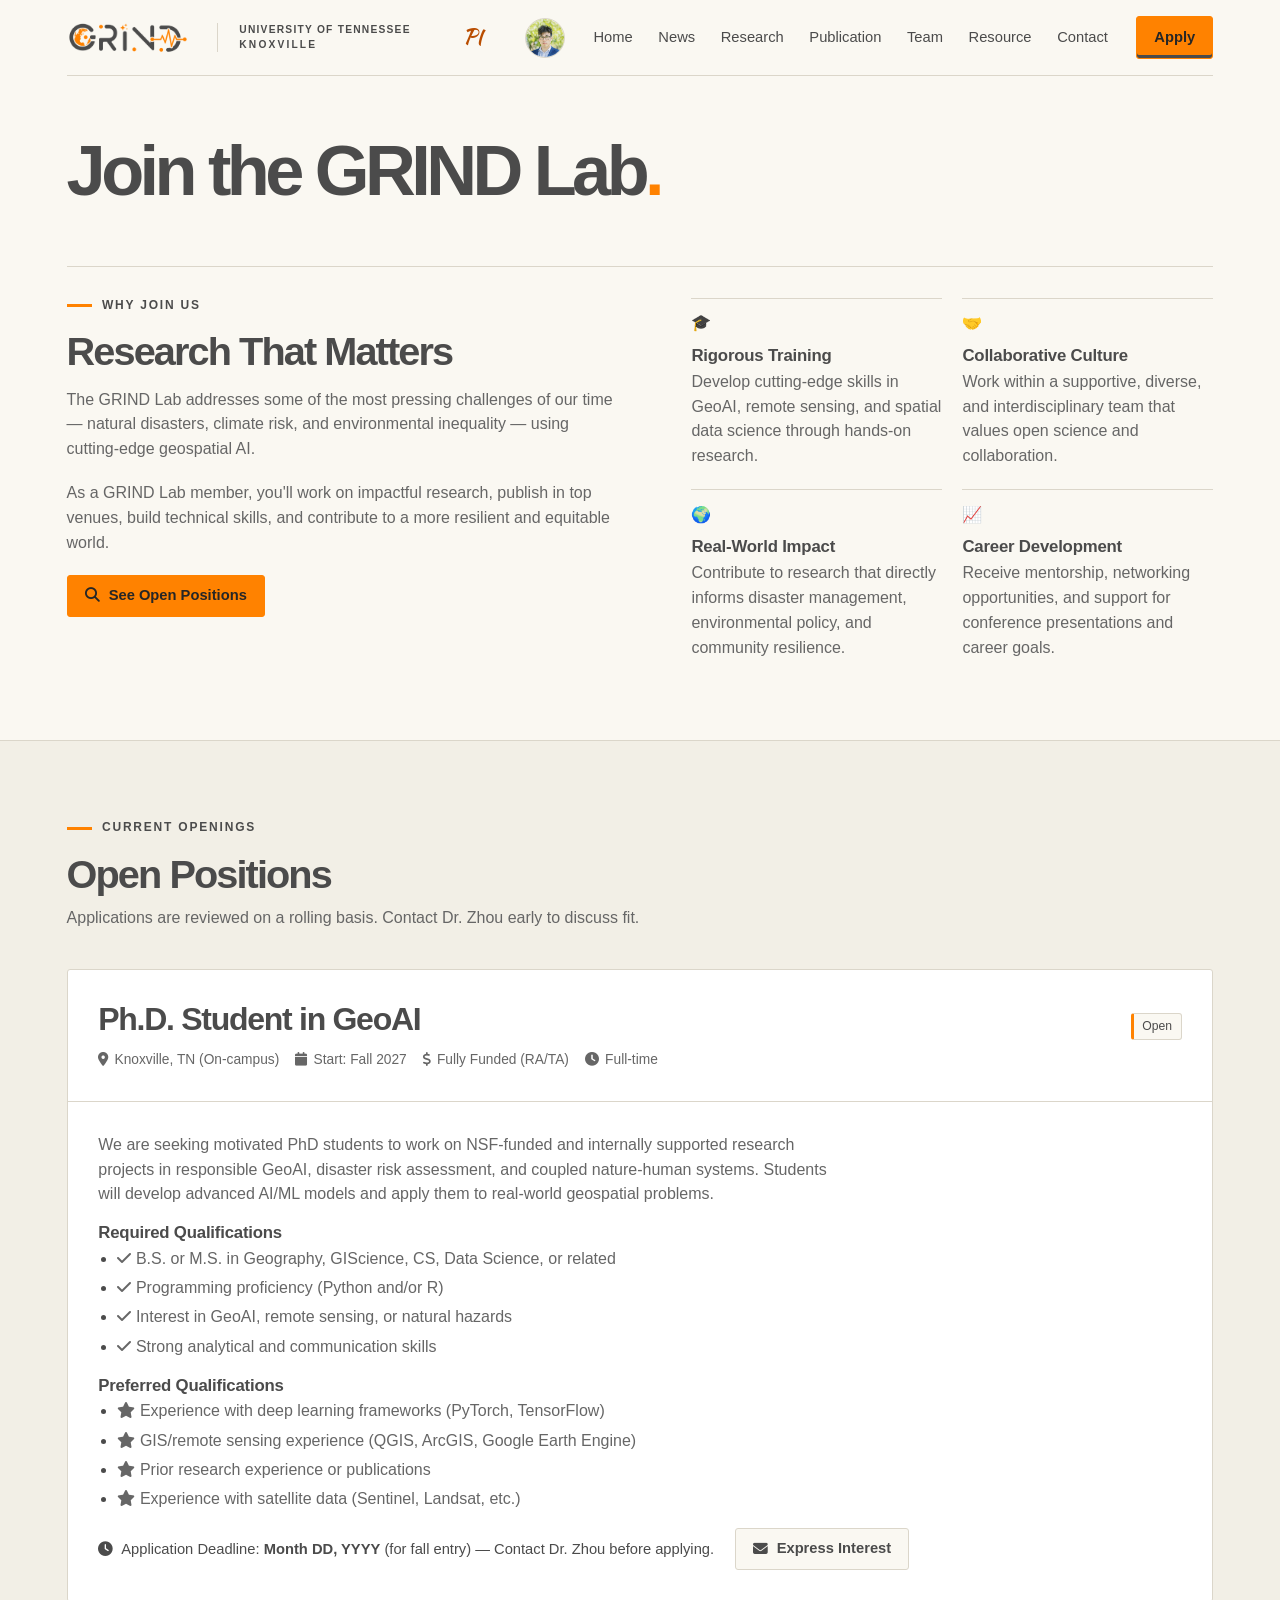
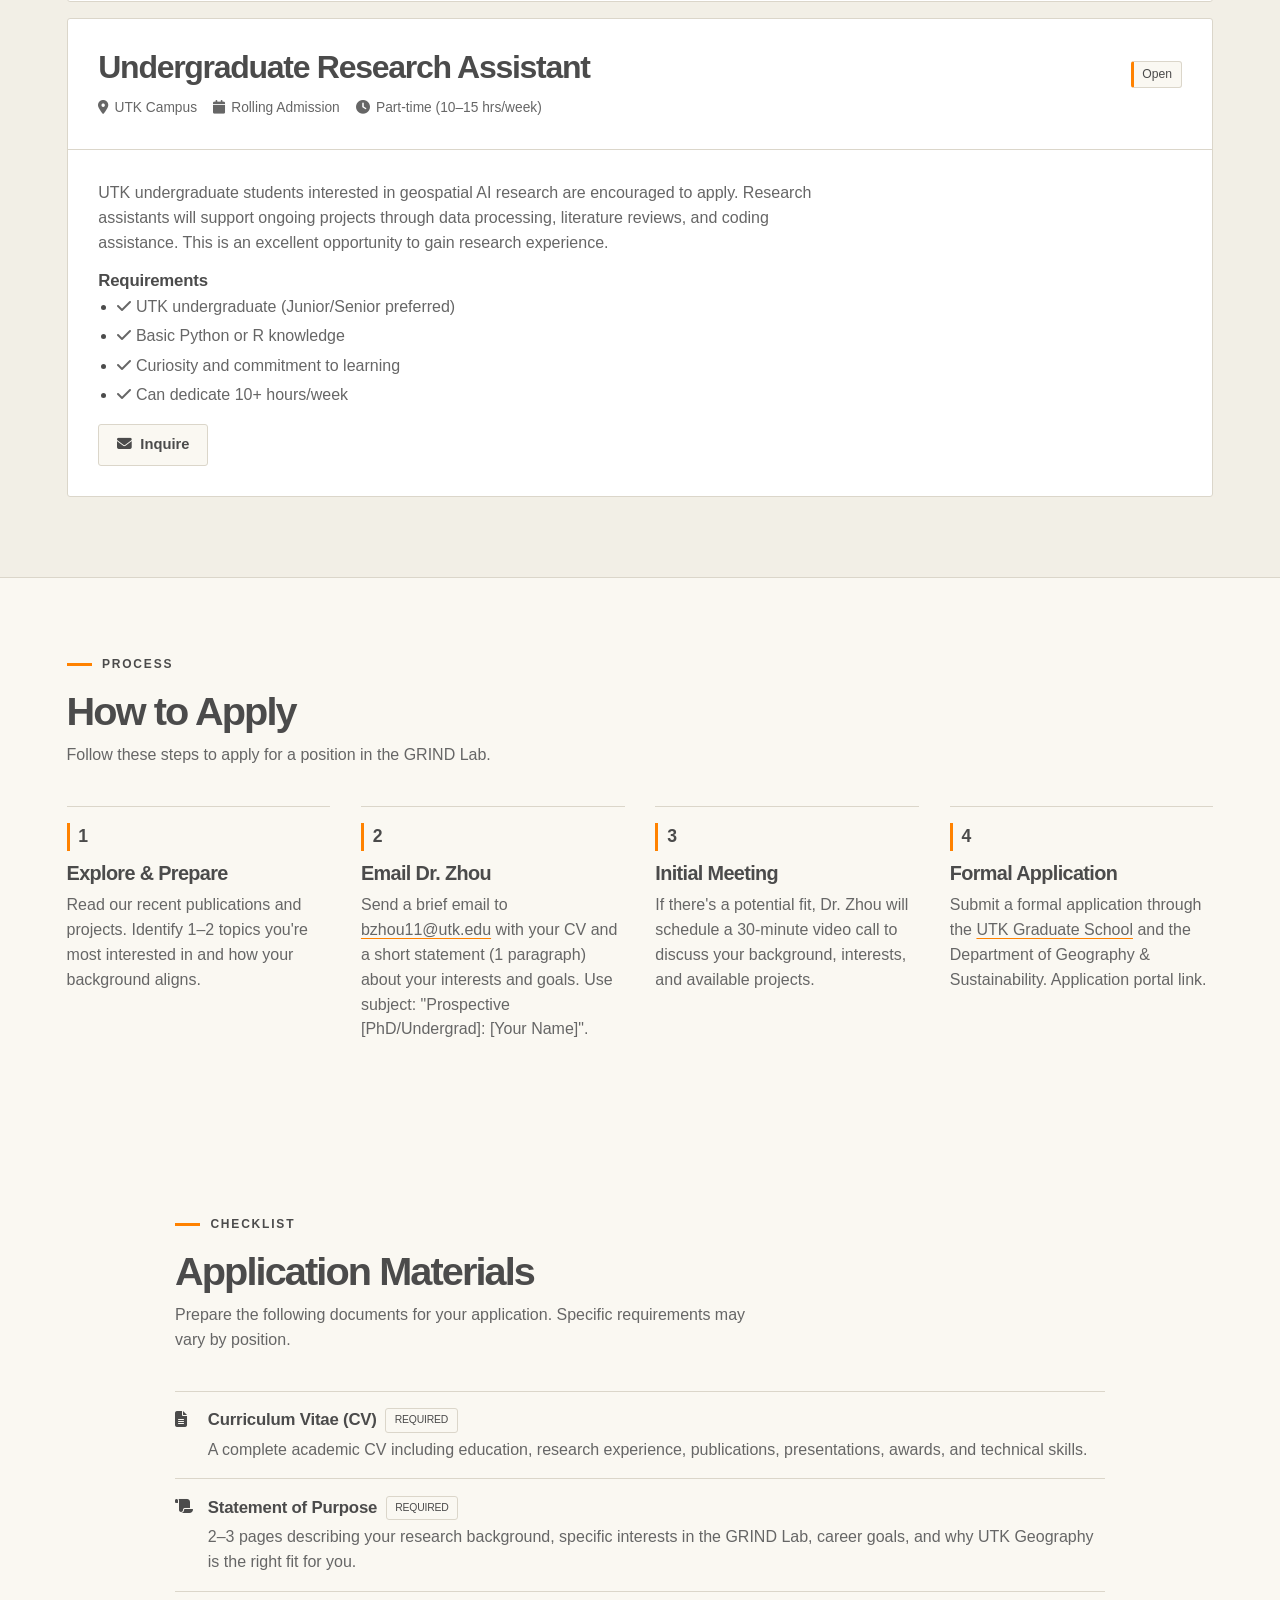
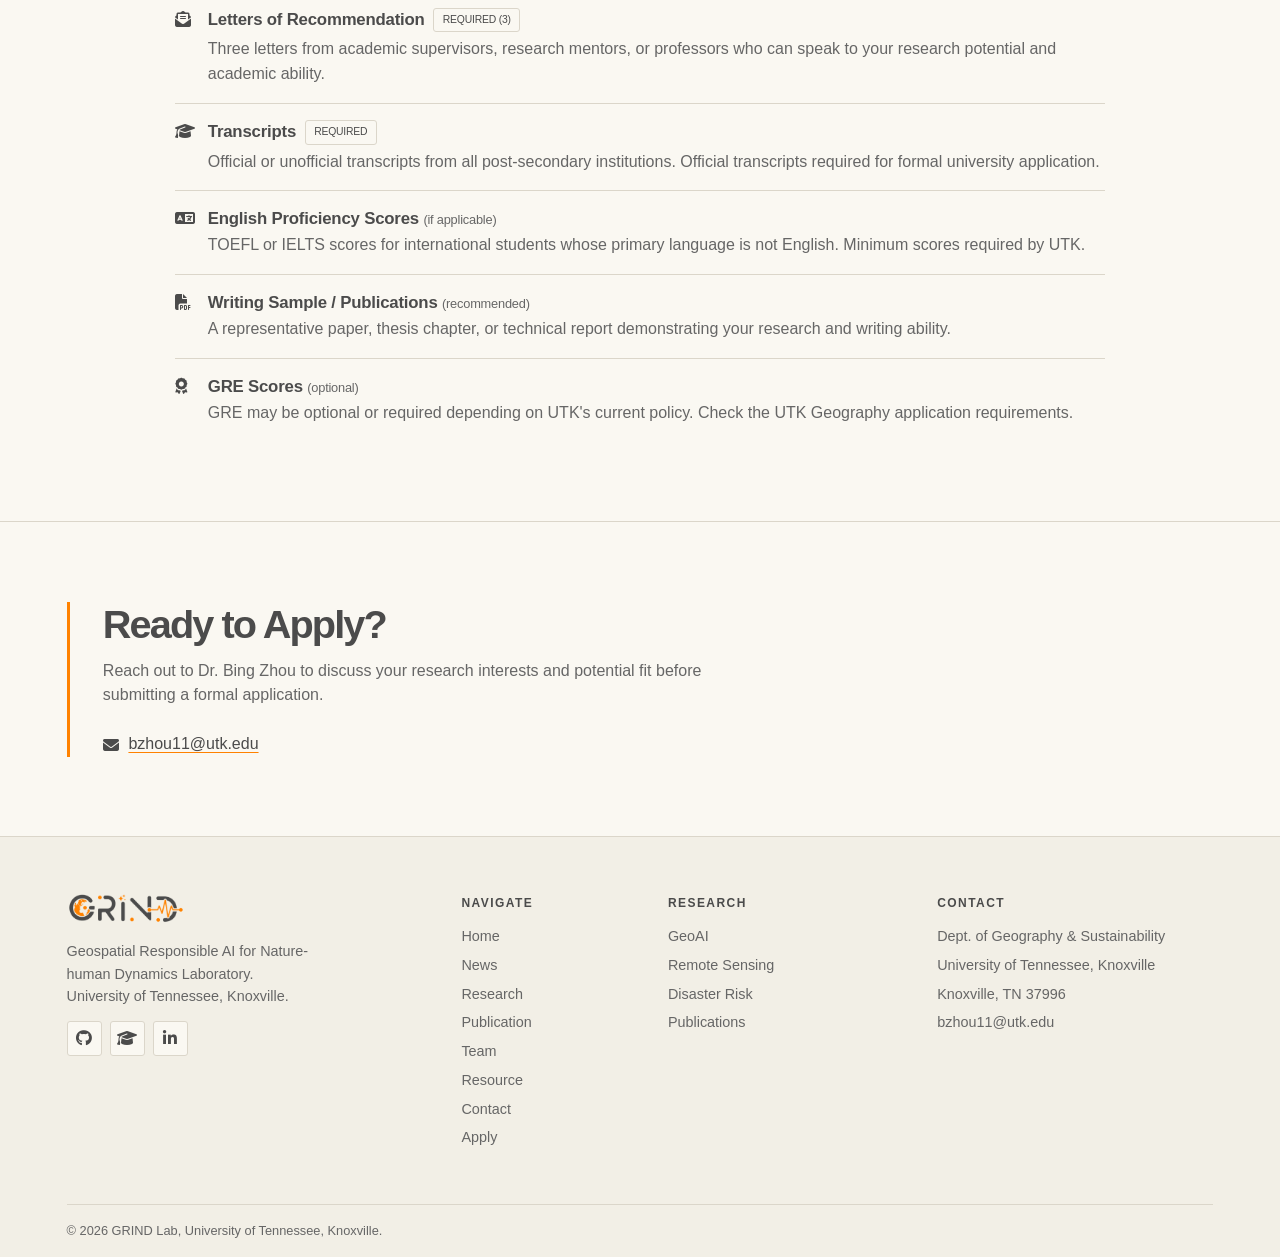
==== commit 09d2cab0: "Shorten the Ph.D. position title on the apply page Retitle "Ph.D. Student in Responsible GeoAI" to "" ====
--- a/apply.html
+++ b/apply.html
@@ -117,7 +117,7 @@
       <div class="position-card fade-up">
         <div class="position-header">
           <div class="position-title-group">
-            <div class="position-title">Ph.D. Student in Responsible GeoAI</div>
+            <div class="position-title"><strong>Ph.D. Student in GeoAI</strong></div>
             <div class="position-meta">
               <span><i class="fas fa-map-marker-alt" aria-hidden="true"></i> Knoxville, TN (On-campus)</span>
               <span><i class="fas fa-calendar" aria-hidden="true"></i> Start: Fall 2027</span>
